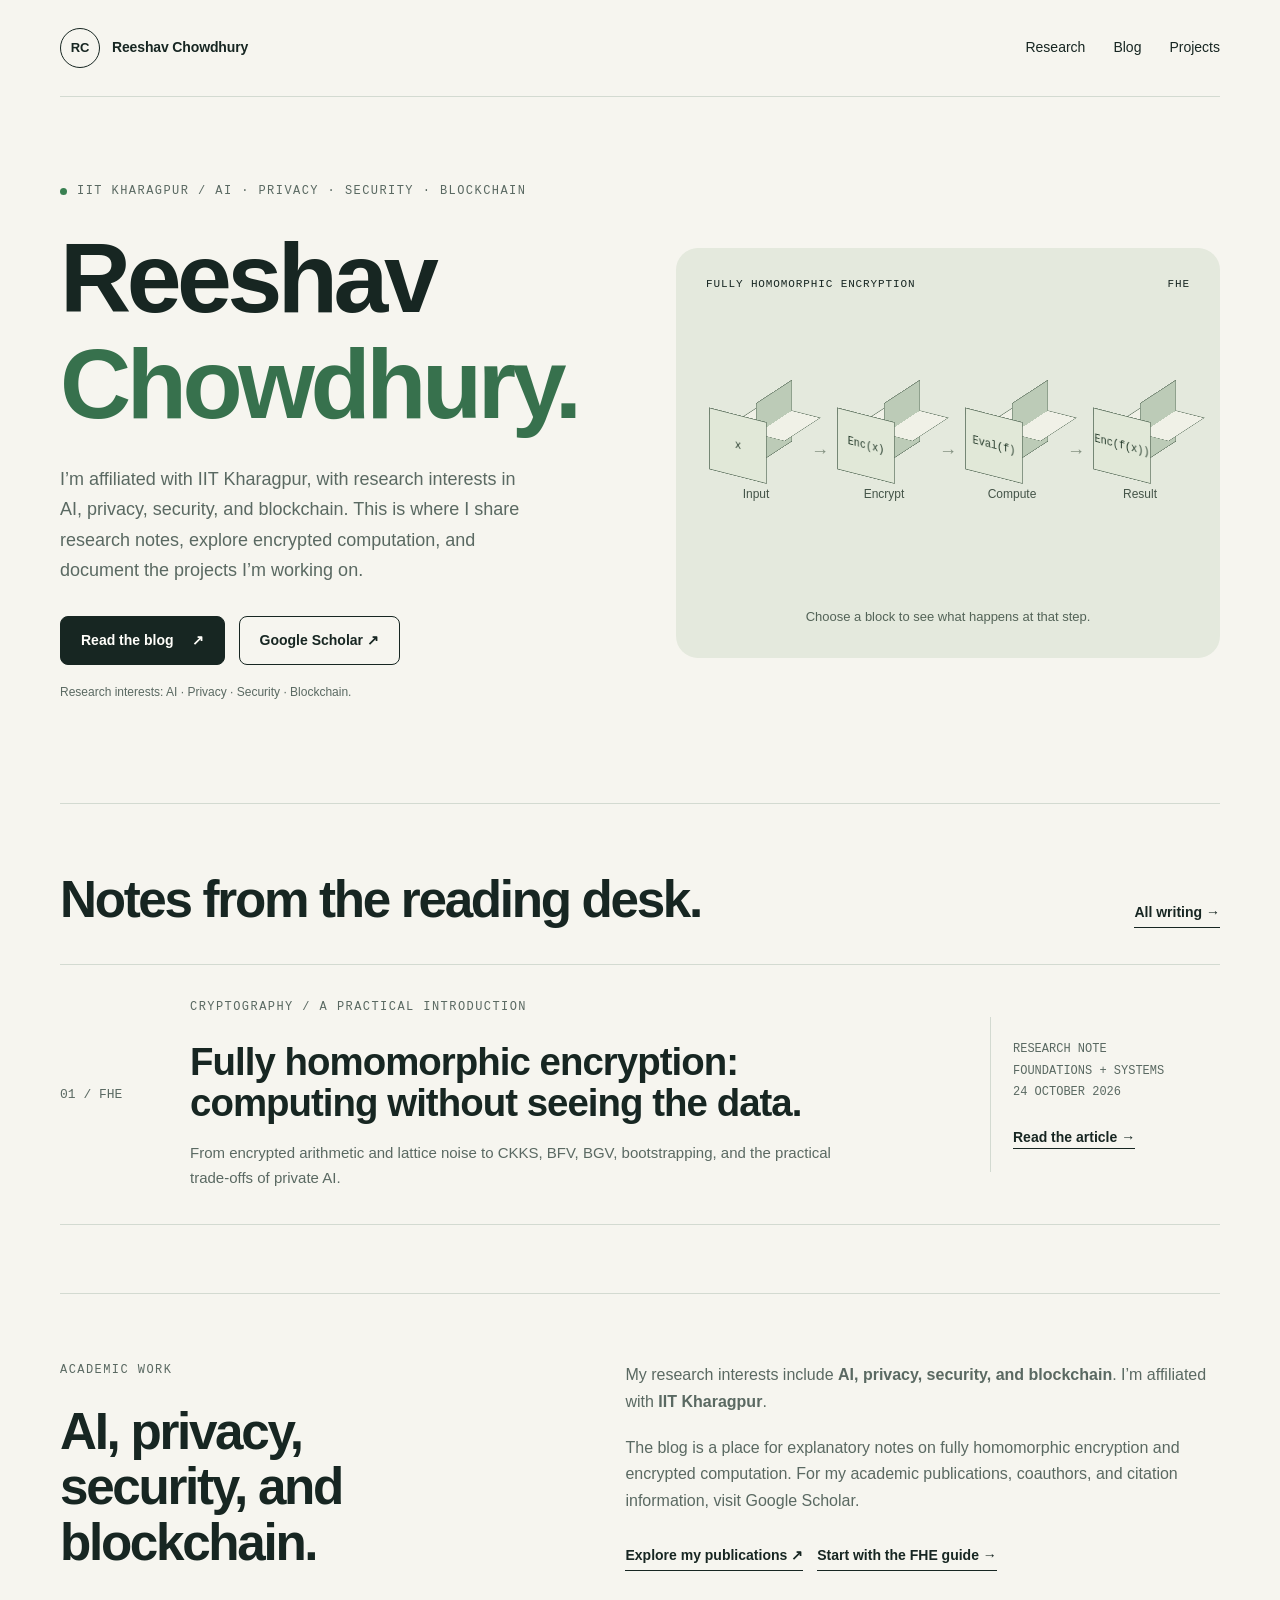
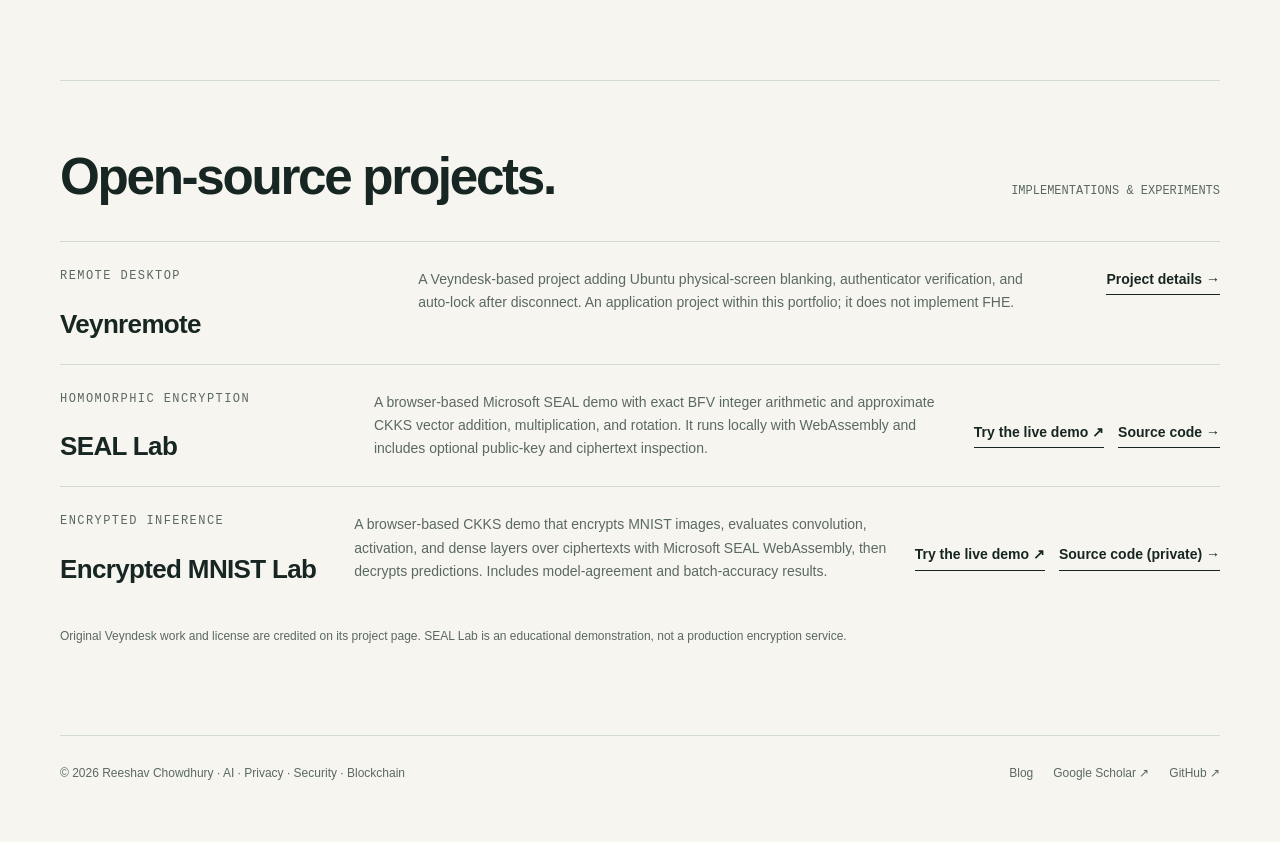
==== index.html @ 5edbb53f "Simplify FHE illustration into interactive blocks" ====
<!doctype html>
<html lang="en"><head>
<meta charset="utf-8"><meta name="viewport" content="width=device-width, initial-scale=1">
<title>Reeshav Chowdhury — AI, privacy, security &amp; blockchain</title><meta name="description" content="Reeshav Chowdhury, IIT Kharagpur. Research interests in AI, privacy, security, and blockchain, with notes on encrypted computation and differential privacy.">
<link rel="canonical" href="https://reeshavchowdhury.github.io/">
<meta property="og:type" content="website"><meta property="og:title" content="Reeshav Chowdhury — AI, privacy, security &amp; blockchain"><meta property="og:description" content="Reeshav Chowdhury, IIT Kharagpur. Research interests in AI, privacy, security, and blockchain, with notes on encrypted computation and differential privacy."><meta property="og:url" content="https://reeshavchowdhury.github.io/"><meta property="og:image" content="https://reeshavchowdhury.github.io/assets/research-card.png"><meta name="twitter:card" content="summary_large_image"><meta name="theme-color" content="#f6f5ef">
<link rel="icon" href="/assets/favicon.svg" type="image/svg+xml"><link rel="stylesheet" href="/assets/site.css"><script src="/assets/site.js" defer></script>
<script type="application/ld+json">{"@context":"https://schema.org","@type":"ProfilePage","url":"https://reeshavchowdhury.github.io/","name":"Reeshav Chowdhury \u2014 AI, privacy, security, and blockchain","mainEntity":{"@type":"Person","name":"Reeshav Chowdhury","url":"https://reeshavchowdhury.github.io/","sameAs":["https://github.com/ReeshavChowdhury","https://scholar.google.com/citations?user=WjMcQ4EAAAAJ&hl=en"],"affiliation":{"@type":"Organization","name":"Indian Institute of Technology Kharagpur"},"knowsAbout":["Artificial intelligence","Privacy","Security","Blockchain"]}}</script></head><body><a class="skip" href="#main">Skip to content</a><div class="wrap"><header class="header"><a class="brand" href="/" aria-label="Reeshav Chowdhury home"><span class="monogram">RC</span><span class="name">Reeshav Chowdhury</span></a><nav class="nav" aria-label="Main navigation"><a href="/#research">Research</a><a href="/blog/">Blog</a><a href="/#projects">Projects</a></nav></header>
<main id="main"><section class="hero" aria-labelledby="intro-title"><div><div class="eyebrow"><span class="dot"></span>IIT Kharagpur / AI · Privacy · Security · Blockchain</div><h1 id="intro-title">Reeshav<br><span class="accent">Chowdhury.</span></h1><p class="lede">I’m affiliated with IIT Kharagpur, with research interests in AI, privacy, security, and blockchain. This is where I share research notes, explore encrypted computation, and document the projects I’m working on.</p><div class="actions"><a class="button" href="/blog/">Read the blog <span aria-hidden="true">↗</span></a><a class="button secondary" href="https://scholar.google.com/citations?user=WjMcQ4EAAAAJ&amp;hl=en">Google Scholar ↗</a></div><p class="small-note">Research interests: AI · Privacy · Security · Blockchain.</p></div>
<div class="hero-art research-art"><div class="art-label"><span>Fully homomorphic encryption</span><span>FHE</span></div><div class="fhe-cube-flow" role="group" aria-label="Interactive FHE steps"><button class="fhe-cube-step" type="button" data-fhe-step="input" aria-pressed="false"><span class="cube3d"><span class="cube-face cube-top"></span><span class="cube-face cube-side"></span><span class="cube-face cube-front">x</span></span><span class="cube-label">Input</span></button><span class="fhe-arrow" aria-hidden="true">→</span><button class="fhe-cube-step" type="button" data-fhe-step="encrypt" aria-pressed="false"><span class="cube3d"><span class="cube-face cube-top"></span><span class="cube-face cube-side"></span><span class="cube-face cube-front">Enc(x)</span></span><span class="cube-label">Encrypt</span></button><span class="fhe-arrow" aria-hidden="true">→</span><button class="fhe-cube-step" type="button" data-fhe-step="compute" aria-pressed="false"><span class="cube3d"><span class="cube-face cube-top"></span><span class="cube-face cube-side"></span><span class="cube-face cube-front">Eval(f)</span></span><span class="cube-label">Compute</span></button><span class="fhe-arrow" aria-hidden="true">→</span><button class="fhe-cube-step" type="button" data-fhe-step="result" aria-pressed="false"><span class="cube3d"><span class="cube-face cube-top"></span><span class="cube-face cube-side"></span><span class="cube-face cube-front">Enc(f(x))</span></span><span class="cube-label">Result</span></button></div><p class="fhe-step-description" id="fhe-step-description" aria-live="polite">Choose a block to see what happens at that step.</p></div></section>
<section class="section" id="writing" aria-labelledby="writing-title"><div class="section-top"><h2 id="writing-title">Notes from the reading desk.</h2><a class="text-link" href="/blog/">All writing →</a></div><article class="writing-card"><span class="writing-index">01 / FHE</span><div><div class="eyebrow">Cryptography / A practical introduction</div><h3><a href="/blog/fully-homomorphic-encryption/">Fully homomorphic encryption: computing without seeing the data.</a></h3><p>From encrypted arithmetic and lattice noise to CKKS, BFV, BGV, bootstrapping, and the practical trade-offs of private AI.</p></div><div class="writing-aside"><p>RESEARCH NOTE<br>FOUNDATIONS + SYSTEMS<br>24 OCTOBER 2026</p><a class="text-link" href="/blog/fully-homomorphic-encryption/">Read the article →</a></div></article></section>
<section class="section" id="research" aria-labelledby="research-title"><div class="about-grid"><div><div class="eyebrow">Academic work</div><h2 id="research-title">AI, privacy,<br>security, and<br>blockchain.</h2></div><div><p>My research interests include <strong>AI, privacy, security, and blockchain</strong>. I’m affiliated with <strong>IIT Kharagpur</strong>.</p><p>The blog is a place for explanatory notes on fully homomorphic encryption and encrypted computation. For my academic publications, coauthors, and citation information, visit Google Scholar.</p><div class="actions"><a class="text-link" href="https://scholar.google.com/citations?user=WjMcQ4EAAAAJ&amp;hl=en">Explore my publications ↗</a><a class="text-link" href="/blog/fully-homomorphic-encryption/">Start with the FHE guide →</a></div></div></div></section>
<section class="section" id="projects" aria-labelledby="projects-title"><div class="section-top"><h2 id="projects-title">Open-source projects.</h2><span class="meta">IMPLEMENTATIONS &amp; EXPERIMENTS</span></div><article class="project-compact"><div><div class="eyebrow">Remote desktop</div><h3>Veynremote</h3></div><p>A Veyndesk-based project adding Ubuntu physical-screen blanking, authenticator verification, and auto-lock after disconnect. An application project within this portfolio; it does not implement FHE.</p><a class="text-link" href="/veynremote/">Project details →</a></article><article class="project-compact"><div><div class="eyebrow">Homomorphic encryption</div><h3>SEAL Lab</h3></div><p>A browser-based Microsoft SEAL demo with exact BFV integer arithmetic and approximate CKKS vector addition, multiplication, and rotation. It runs locally with WebAssembly and includes optional public-key and ciphertext inspection.</p><div class="actions"><a class="text-link" href="https://seal-encrypted-computing-demo.vercel.app/">Try the live demo ↗</a><a class="text-link" href="https://github.com/ReeshavChowdhury/seal-encrypted-computing-demo">Source code →</a></div></article><article class="project-compact"><div><div class="eyebrow">Encrypted inference</div><h3>Encrypted MNIST Lab</h3></div><p>A browser-based CKKS demo that encrypts MNIST images, evaluates convolution, activation, and dense layers over ciphertexts with Microsoft SEAL WebAssembly, then decrypts predictions. Includes model-agreement and batch-accuracy results.</p><div class="actions"><a class="text-link" href="https://encrypted-mnist-lab.vercel.app/">Try the live demo ↗</a><a class="text-link" href="https://github.com/ReeshavChowdhury/encrypted-mnist-lab">Source code (private) →</a></div></article><p class="small-note">Original Veyndesk work and license are credited on its project page. SEAL Lab is an educational demonstration, not a production encryption service.</p></section>
</main><footer class="footer"><p>© 2026 Reeshav Chowdhury · AI · Privacy · Security · Blockchain</p><div><a href="/blog/">Blog</a><a href="https://scholar.google.com/citations?user=WjMcQ4EAAAAJ&amp;hl=en">Google Scholar ↗</a><a href="https://github.com/ReeshavChowdhury">GitHub ↗</a></div></footer></div></body></html>
---- assets/site.css ----
:root{--paper:#f6f5ef;--ink:#172622;--muted:#5a6962;--line:#d3dad1;--green:#c8edb5;--deep:#1c4938;--white:#fffefa;--orange:#f3c188;--radius:22px}
*{box-sizing:border-box}.hero>*,.setup-grid>*,.faq-grid>*,.about-grid>*{min-width:0}html{scroll-behavior:smooth;scroll-padding-top:100px}body{margin:0;background:var(--paper);color:var(--ink);font:16px/1.65 -apple-system,BlinkMacSystemFont,"Segoe UI",sans-serif}a{color:inherit;text-decoration-thickness:1px;text-underline-offset:4px}button{font:inherit}button,a{-webkit-tap-highlight-color:transparent}a:focus-visible,button:focus-visible,summary:focus-visible{outline:3px solid #28794d;outline-offset:5px}h1,h2,h3,p{margin-top:0}h1,h2,h3{line-height:1.08;letter-spacing:-.045em}h1{font-size:clamp(3.3rem,7.7vw,6.6rem);font-weight:650;margin-bottom:26px}h2{font-size:clamp(2rem,4vw,3.25rem);font-weight:600}h3{font-size:1.35rem;letter-spacing:-.025em}p{margin-bottom:20px}.wrap{width:min(1160px,calc(100% - 64px));margin:auto}.skip{position:absolute;left:16px;top:-80px;background:var(--ink);color:white;padding:12px;z-index:10}.skip:focus{top:12px}.header{display:flex;align-items:center;justify-content:space-between;gap:24px;padding:28px 0;border-bottom:1px solid var(--line)}.brand{display:inline-flex;align-items:center;gap:12px;text-decoration:none;font-weight:650;font-size:14px;letter-spacing:-.01em}.monogram{display:grid;place-items:center;width:40px;height:40px;border:1px solid var(--ink);border-radius:50%;font-size:13px}.nav{display:flex;gap:28px;align-items:center}.nav a{font-size:14px;text-decoration:none}.nav a:hover{text-decoration:underline}.nav .external{border-bottom:1px solid var(--ink)}.eyebrow{font:12px/1.4 ui-monospace,SFMono-Regular,Consolas,monospace;text-transform:uppercase;letter-spacing:.12em;color:var(--muted);display:flex;align-items:center;gap:10px;margin-bottom:25px}.dot{display:inline-block;width:7px;height:7px;background:#398051;border-radius:50%}.hero{display:grid;grid-template-columns:1fr 1fr;gap:72px;align-items:center;padding:86px 0 80px}.hero .lede{font-size:18px;line-height:1.7;color:var(--muted);max-width:480px}.accent{color:#37714d}.actions{display:flex;align-items:center;flex-wrap:wrap;gap:14px;margin-top:30px}.button{border:1px solid var(--ink);border-radius:8px;padding:12px 20px;font-size:14px;font-weight:600;text-decoration:none;display:inline-flex;gap:18px;align-items:center;justify-content:center;background:var(--ink);color:var(--white);cursor:pointer;transition:transform .15s,background .15s}.button:hover{transform:translateY(-2px);background:var(--deep)}.button.secondary{background:transparent;color:var(--ink)}.button.secondary:hover{background:#e9eee3}.small-note{font-size:12px;color:var(--muted);margin-top:18px}.hero-art{position:relative;background:var(--green);border-radius:var(--radius);min-height:410px;padding:30px;overflow:hidden}.art-label{display:flex;justify-content:space-between;font:11px ui-monospace,monospace;letter-spacing:.08em;text-transform:uppercase}.art-circle{position:absolute;width:330px;height:330px;border:1px solid #92b886;border-radius:50%;right:-80px;top:55px}.art-circle:after{content:"";position:absolute;inset:35px;border:1px solid #a4c99a;border-radius:50%}.monitor{position:relative;width:82%;margin:46px auto 0;padding:9px;background:var(--ink);border-radius:13px;box-shadow:0 20px 40px #17262218}.monitor:before{content:"";position:absolute;bottom:-28px;left:44%;width:12%;height:29px;background:var(--ink)}.monitor:after{content:"";position:absolute;bottom:-30px;left:31%;width:38%;height:5px;background:var(--ink);border-radius:4px}.desktop{position:relative;overflow:hidden;height:185px;border-radius:5px;background:#df9d6c}.desktop:before{content:"";position:absolute;width:220px;height:220px;border-radius:50%;background:#f7d6ab;left:-42px;top:35px}.desktop:after{content:"";position:absolute;width:200px;height:200px;border-radius:50%;background:#8c9e81;right:-60px;bottom:-60px}.app-window{position:absolute;z-index:1;left:22%;top:22%;width:61%;height:60%;background:#fffefa;border-radius:5px;box-shadow:0 5px 20px #17262222}.window-bar{height:19px;border-bottom:1px solid #dce0d8;display:flex;gap:4px;padding:7px}.window-bar i{width:4px;height:4px;border-radius:50%;background:#a4b0a3}.window-content{padding:15px}.window-content .line{height:5px;width:74%;background:#dce4d6;border-radius:4px;margin-bottom:9px}.window-content .line:first-child{width:45%;background:#426a47}.art-caption{position:absolute;bottom:24px;left:30px;right:30px;display:flex;justify-content:space-between;align-items:center;font-size:12px}.tag{font:11px ui-monospace,monospace;border:1px solid #17262240;border-radius:30px;padding:5px 10px;white-space:nowrap}.section{padding:68px 0;border-top:1px solid var(--line)}.section-top{display:flex;justify-content:space-between;align-items:baseline;gap:24px;margin-bottom:36px}.section-top h2{margin:0}.section-top .meta{font:12px ui-monospace,monospace;color:var(--muted)}.project-row{display:grid;grid-template-columns:76px 1fr 1fr;gap:30px;background:var(--white);border:1px solid var(--line);padding:36px;border-radius:var(--radius)}.project-number{font:14px ui-monospace,monospace;color:var(--muted);padding-top:8px}.project-row h3{font-size:36px;margin-bottom:13px}.project-row p{color:var(--muted)}.pills{display:flex;flex-wrap:wrap;gap:7px}.pills .tag{color:var(--muted);border-color:var(--line)}.project-detail{padding-left:20px;border-left:1px solid var(--line)}.project-detail ul{padding-left:18px;color:var(--muted);font-size:14px;margin:0 0 22px}.text-link{font-size:14px;font-weight:600;text-decoration:none;border-bottom:1px solid var(--ink);padding-bottom:3px}.about-grid{display:grid;grid-template-columns:1fr 1.2fr;gap:70px}.about-grid p{color:var(--muted)}.callout{background:#e9eee3;border-left:3px solid #79a367;padding:18px 22px;font-size:14px;color:var(--muted);border-radius:0 10px 10px 0}.footer{padding:28px 0 38px;border-top:1px solid var(--line);display:flex;justify-content:space-between;gap:24px;font-size:12px;color:var(--muted)}.footer div{display:flex;flex-wrap:wrap;gap:20px}.footer a{text-decoration:none}.footer a:hover{text-decoration:underline}.project-hero{gap:50px}.project-hero h1{font-size:clamp(3rem,6.2vw,5.5rem)}.breadcrumb{font-size:13px;color:var(--muted);margin:24px 0 0}.project-hero .hero-art{min-height:430px;background:#e7ebe2}.dual-monitors{display:flex;align-items:flex-end;gap:18px;position:relative;margin-top:55px}.dual-monitors .monitor{margin:0;padding:7px;width:58%;box-shadow:none;border-radius:9px}.dual-monitors .monitor.host{width:40%;margin-bottom:0}.dual-monitors .desktop{height:140px}.dual-monitors .host .desktop{height:103px}.dual-monitors .monitor:before{bottom:-20px;height:20px}.dual-monitors .monitor:after{bottom:-23px;height:4px}.dual-monitors .host .desktop{transition:filter .25s}.dual-monitors.is-private .host .desktop{filter:brightness(0)}.monitor-labels{display:flex;justify-content:space-around;margin:40px 0 0;font-size:12px;color:var(--muted)}.demo-controls{margin-top:28px;display:flex;align-items:center;justify-content:space-between;gap:12px}.demo-controls button{border:1px solid var(--line);background:var(--white);padding:7px 12px;font-size:12px;border-radius:7px;cursor:pointer}.demo-controls .state{font:11px ui-monospace,monospace;color:var(--deep)}.demo-note{font-size:11px;color:var(--muted);margin:14px 0 0}.feature-grid{display:grid;grid-template-columns:repeat(3,1fr);gap:32px}.feature{border-top:2px solid var(--ink);padding-top:23px}.feature .index{font:12px ui-monospace,monospace;color:var(--muted);margin-bottom:24px;display:block}.feature h3{margin-bottom:14px}.feature p{font-size:14px;color:var(--muted)}.setup-grid{display:grid;grid-template-columns:1fr 1.1fr;gap:70px}.steps{list-style:none;counter-reset:steps;padding:0;margin:0}.steps li{counter-increment:steps;position:relative;padding:0 0 25px 45px;color:var(--muted);font-size:14px}.steps li:before{content:counter(steps);position:absolute;left:0;top:0;border:1px solid var(--line);border-radius:50%;width:26px;height:26px;display:grid;place-items:center;font:12px ui-monospace,monospace;color:var(--ink)}.steps strong{display:block;color:var(--ink);font-weight:600;margin-bottom:4px}.terminal{border-radius:15px;background:var(--ink);color:#e5eddf;padding:24px;overflow:hidden}.terminal-bar{display:flex;justify-content:space-between;align-items:center;font:11px ui-monospace,monospace;color:#a0b2a4;margin-bottom:22px}.copy-button{background:transparent;border:1px solid #6b7e70;color:#d3e4cf;border-radius:5px;padding:5px 9px;font:11px ui-monospace,monospace;cursor:pointer}.terminal pre{font:12px/1.9 ui-monospace,SFMono-Regular,Consolas,monospace;overflow-x:auto;margin:0;padding-bottom:6px}.terminal .comment{color:#9cb692}.link-list{margin-top:20px;display:flex;flex-wrap:wrap;gap:18px;font-size:13px}table{border-collapse:collapse;width:100%;font-size:14px}th,td{padding:15px 14px;text-align:left;border-bottom:1px solid var(--line)}th{font-weight:600;background:#e9eee3}table caption{text-align:left;color:var(--muted);font-size:13px;margin-bottom:18px}.table-wrap{overflow-x:auto}.faq-grid{display:grid;grid-template-columns:1fr 1.3fr;gap:60px}details{padding:21px 0;border-bottom:1px solid var(--line)}details:first-child{padding-top:0}summary{cursor:pointer;font-size:16px;font-weight:600;line-height:1.5}details p{color:var(--muted);font-size:14px;margin:16px 0 0}.cta{background:var(--green);padding:42px;border-radius:var(--radius);display:flex;justify-content:space-between;align-items:center;gap:30px}.cta h2{font-size:34px;margin-bottom:12px}.cta p{margin:0;max-width:580px;color:#3f5840}.cta .actions{margin:0;flex-shrink:0}.prose{max-width:760px}.prose p{color:var(--muted)}
@media(min-width:1440px){.hero{padding-top:105px;padding-bottom:95px}}
@media(max-width:900px){.hero{gap:32px;padding:60px 0}.hero-art{min-height:350px;padding:24px}.desktop{height:150px}.art-caption{left:24px;right:24px}.project-row{grid-template-columns:40px 1fr;gap:20px}.project-detail{grid-column:2;padding:0;border:0}.feature-grid{gap:22px}.setup-grid,.faq-grid{gap:35px}.dual-monitors{gap:12px}.dual-monitors .desktop{height:110px}.dual-monitors .host .desktop{height:80px}.project-hero .hero-art{min-height:400px}.cta{align-items:flex-start;flex-direction:column}}
@media(max-width:640px){.wrap{width:calc(100% - 36px)}.header{padding:19px 0;gap:15px}.brand{font-size:12px;gap:8px}.brand .name{display:none}.nav{gap:19px}.nav a{font-size:12px}.monogram{width:34px;height:34px}.hero{grid-template-columns:1fr;gap:35px;padding:45px 0}.hero h1{font-size:clamp(44px,12vw,58px)}.hero .lede{font-size:16px;max-width:none}.hero-art{min-height:335px}.monitor{max-width:310px}.desktop{height:155px}.section{padding:45px 0}.section-top{margin-bottom:24px}.section-top .meta{font-size:10px}.project-row{grid-template-columns:25px 1fr;padding:24px 20px;gap:12px}.project-row h3{font-size:30px}.project-detail{margin-top:4px}.about-grid,.setup-grid,.faq-grid{grid-template-columns:1fr;gap:25px}.feature-grid{grid-template-columns:1fr;gap:22px}.feature .index{margin-bottom:12px}.feature{padding-top:17px}.feature h3{font-size:25px}.feature p{margin-bottom:0}.footer{flex-direction:column;gap:13px;padding-top:24px}.footer p{margin:0}.project-hero h1{font-size:clamp(44px,12vw,53px)}.project-hero .hero-art{min-height:365px}.dual-monitors{margin-top:40px}.dual-monitors .monitor{max-width:none}.dual-monitors .desktop{height:130px}.dual-monitors .host .desktop{height:90px}.monitor-labels{margin-top:36px}.demo-controls{margin-top:20px}.cta{padding:28px 24px}.cta h2{font-size:29px}.terminal{padding:20px}.table-wrap{margin-right:-10px}th,td{padding:12px;font-size:12px}table{min-width:480px}.breadcrumb{font-size:12px}.section-top h2{font-size:30px}}
@media(prefers-reduced-motion:reduce){html{scroll-behavior:auto}*,*:before,*:after{transition:none!important}}
/* Research and writing */
.research-art{background:#e4e9dd;display:flex;flex-direction:column;justify-content:space-between;min-height:410px}.research-motif{position:relative;margin:27px 0 18px;padding:30px 22px;background:#172622;color:#e5eddf;border-radius:16px}.research-motif .math-label{font:11px ui-monospace,monospace;color:#9fbaa7;letter-spacing:.07em;text-transform:uppercase}.research-motif .math-main{font:clamp(24px,3vw,37px)/1.8 ui-monospace,monospace;letter-spacing:-.04em;margin:20px 0}.research-motif .math-result{border-top:1px solid #45594b;padding-top:18px;font:13px ui-monospace,monospace;color:#c8edb5}.research-art>p{font-size:13px;color:var(--muted);margin:0}.research-art .mini-tags{display:flex;flex-wrap:wrap;gap:8px}.writing-card{display:grid;grid-template-columns:100px 1fr 230px;gap:30px;align-items:center;padding:34px 0;border-top:1px solid var(--line);border-bottom:1px solid var(--line)}.writing-card .writing-index{font:13px ui-monospace,monospace;color:var(--muted)}.writing-card h3{font-size:clamp(27px,3vw,39px);max-width:680px;margin-bottom:17px}.writing-card h3 a{text-decoration:none}.writing-card h3 a:hover{text-decoration:underline}.writing-card p{font-size:15px;color:var(--muted);max-width:650px;margin:0}.writing-card .writing-aside{border-left:1px solid var(--line);padding:22px}.writing-card .writing-aside p{font:12px/1.8 ui-monospace,monospace;margin-bottom:20px}.project-compact{display:grid;grid-template-columns:1fr 2fr auto;gap:28px;padding:26px 0;border-top:1px solid var(--line);align-items:start}.project-compact h3{font-size:26px;margin:0}.project-compact p{font-size:14px;max-width:620px;color:var(--muted);margin:0}.page-intro{padding:65px 0 48px;max-width:960px}.page-intro h1{font-size:clamp(48px,7vw,82px)}.page-intro .lede{font-size:19px;color:var(--muted);max-width:740px}.blog-meta{display:flex;flex-wrap:wrap;gap:12px 24px;font:12px/1.7 ui-monospace,monospace;color:var(--muted);margin-top:28px}.article-header{padding:62px 0 45px;max-width:1020px}.article-header h1{font-size:clamp(39px,5.5vw,72px);max-width:970px}.article-header .lede{font-size:20px;line-height:1.65;color:var(--muted);max-width:780px}.article-layout{display:grid;grid-template-columns:220px minmax(0,760px);gap:64px;align-items:start;border-top:1px solid var(--line);padding:40px 0 70px}.article-layout>aside{position:sticky;top:25px}.article-toc{position:static;border:1px solid var(--line);padding:17px;border-radius:12px;background:#eeefe6;font-family:inherit}.article-toc:first-child{padding-top:17px}.article-toc summary{font-size:13px}.article-toc nav{display:flex;flex-direction:column;gap:10px;margin-top:18px}.article-toc a{font-size:12px;line-height:1.45;text-decoration:none;color:var(--muted)}.article-toc a:hover{color:var(--ink);text-decoration:underline}.article-body{font:19px/1.85 Georgia,"Times New Roman",serif;min-width:0}.article-body h2{font:600 32px/1.2 -apple-system,BlinkMacSystemFont,"Segoe UI",sans-serif;letter-spacing:-.035em;margin:50px 0 23px}.article-body section:first-child h2{margin-top:0}.article-body h3{font:600 22px/1.35 -apple-system,BlinkMacSystemFont,"Segoe UI",sans-serif;letter-spacing:-.02em;margin:30px 0 16px}.article-body p{margin:0 0 22px}.article-body ul,.article-body ol{padding-left:25px;margin:0 0 24px}.article-body li{padding-left:3px;margin-bottom:12px}.article-body code{font:14px/1.8 ui-monospace,SFMono-Regular,Consolas,monospace;background:#e8ece0;padding:2px 5px;border-radius:4px;overflow-wrap:anywhere}.article-body .equation{padding:20px 22px;background:#e9eee3;border:1px solid var(--line);border-radius:12px;overflow-x:auto;font:16px/1.8 ui-monospace,monospace;margin:26px 0;white-space:nowrap}.article-body .equation .equation-caption{font:12px/1.6 -apple-system,BlinkMacSystemFont,"Segoe UI",sans-serif;color:var(--muted);white-space:normal;margin-top:12px;max-width:640px}.article-body .source-note{font:12px/1.7 -apple-system,BlinkMacSystemFont,"Segoe UI",sans-serif;color:var(--muted);margin-top:-5px}.article-body .source-note a{color:var(--muted)}.article-body .table-wrap{margin:28px 0}.article-body table{font:13px/1.7 -apple-system,BlinkMacSystemFont,"Segoe UI",sans-serif;min-width:570px}.article-body .callout{font:14px/1.8 -apple-system,BlinkMacSystemFont,"Segoe UI",sans-serif;margin:26px 0}.article-flow{display:grid;grid-template-columns:1fr 1fr 1fr;gap:12px;margin:28px 0}.article-flow>div{background:#e9eee3;border:1px solid var(--line);border-radius:12px;padding:18px;font:13px/1.6 -apple-system,BlinkMacSystemFont,"Segoe UI",sans-serif}.article-flow strong{display:block;color:var(--deep);font-size:14px;margin:0 0 8px}.article-flow .step-number{font:11px ui-monospace,monospace;color:var(--muted);display:block;margin-bottom:12px}.fhe-demo{padding:26px;background:var(--ink);border-radius:16px;color:var(--white);margin:30px 0;font:15px/1.7 -apple-system,BlinkMacSystemFont,"Segoe UI",sans-serif}.fhe-demo .eyebrow{color:#b3c5b4;margin-bottom:15px}.demo-inputs{display:grid;grid-template-columns:1fr 1fr;gap:24px}.demo-inputs label{display:block;font-size:14px}.demo-inputs input{display:block;width:100%;accent-color:#c8edb5;margin:15px 0}.demo-inputs output{color:var(--green);font-family:ui-monospace,monospace}.calc-result{border-top:1px solid #506453;margin-top:20px;padding-top:20px;font:26px/1.5 ui-monospace,monospace;color:var(--green)}.fhe-demo .demo-note{color:#c2cebf;font-size:12px;line-height:1.8;margin-top:18px}.references-list{font:14px/1.8 -apple-system,BlinkMacSystemFont,"Segoe UI",sans-serif}.references-list li{margin-bottom:16px}.article-end{font:14px/1.8 -apple-system,BlinkMacSystemFont,"Segoe UI",sans-serif;padding:25px 0;border-top:1px solid var(--line);color:var(--muted);margin-top:35px}.article-body pre{padding:20px;background:#172622;border-radius:12px;color:#e5eddf;overflow-x:auto;font:12px/1.9 ui-monospace,monospace}.article-body pre code{background:transparent;color:inherit;padding:0;overflow-wrap:normal;font:inherit}.topic-grid{display:flex;gap:10px;flex-wrap:wrap;margin-top:25px}.research-label{font-size:13px;color:var(--muted);margin-top:12px}.article-body figure{margin:0}.article-body figcaption{font:12px/1.6 -apple-system,BlinkMacSystemFont,"Segoe UI",sans-serif;color:var(--muted)}
@media(max-width:1000px){.writing-card{grid-template-columns:60px 1fr}.writing-card .writing-aside{grid-column:2;border:0;padding:0}.writing-card .writing-aside p{display:none}.article-layout{grid-template-columns:190px minmax(0,1fr);gap:30px}.project-compact{grid-template-columns:1fr 2fr}.project-compact .text-link{grid-column:2}}
@media(max-width:760px){.article-layout{grid-template-columns:1fr;gap:32px;padding-top:25px}.article-layout>aside{position:static}.article-toc{position:static}.article-toc nav{display:grid;grid-template-columns:1fr 1fr;gap:12px}.article-body{font-size:18px}.article-body h2{font-size:28px}.article-header{padding-top:45px}.article-header .lede{font-size:18px}.article-flow{gap:8px}.article-flow>div{padding:14px}.page-intro{padding:45px 0 30px}.writing-card{gap:20px}.project-compact{gap:15px}.research-art{min-height:340px}}
@media(max-width:480px){.writing-card{grid-template-columns:1fr;gap:18px}.writing-card .writing-aside{grid-column:auto}.writing-card h3{font-size:30px}.project-compact{grid-template-columns:1fr;gap:14px}.project-compact .text-link{grid-column:auto;justify-self:start}.article-header h1{font-size:40px}.article-layout{padding-bottom:40px}.article-toc nav{grid-template-columns:1fr}.article-body .equation{font-size:13px;padding:16px}.article-flow{grid-template-columns:1fr}.article-flow>div{padding:17px}.article-flow .step-number{margin-bottom:5px}.fhe-demo{padding:20px}.demo-inputs{gap:16px}.calc-result{font-size:22px}.article-body ul,.article-body ol{padding-left:21px}.research-motif{padding:25px 18px}.research-motif .math-main{font-size:25px}.page-intro .lede{font-size:17px}}

/* Simple 3D blocks for the FHE flow. */
.fhe-cube-flow{display:flex;align-items:center;justify-content:space-between;gap:5px;margin:44px 0 36px}
.fhe-cube-step{display:flex;min-width:0;flex:1;flex-direction:column;align-items:center;gap:17px;border:0;padding:8px 0;background:transparent;color:var(--ink);cursor:pointer;font:inherit}
.cube3d{position:relative;display:block;width:68px;height:68px;transform-style:preserve-3d;transform:rotateX(-24deg) rotateY(-32deg);transition:transform .2s ease}
.cube-face{position:absolute;display:grid;place-items:center;border:1px solid #617562;background:#e1e8d8}
.cube-front{inset:0;transform:translateZ(34px);font:12px ui-monospace,monospace;color:#263c2c}
.cube-side{width:68px;height:68px;left:34px;top:0;transform:rotateY(90deg);transform-origin:left;background:#bccbb7}
.cube-top{width:68px;height:68px;left:0;top:-34px;transform:rotateX(90deg);transform-origin:bottom;background:#f0f1e7}
.fhe-cube-step:hover .cube3d,.fhe-cube-step:focus-visible .cube3d,.fhe-cube-step.is-selected .cube3d{transform:rotateX(-24deg) rotateY(-32deg) translateY(-7px)}
.fhe-cube-step.is-selected .cube-front{background:#c8edb5}
.fhe-cube-step:focus-visible{outline:2px solid #54785a;outline-offset:6px;border-radius:6px}
.cube-label{font-size:12px;color:#445448}
.fhe-arrow{color:#839080;font-size:18px}
.research-art .fhe-step-description{min-height:22px;margin:0;text-align:center;color:#536357;font-size:13px}
@media(max-width:560px){.fhe-cube-flow{gap:2px;margin:38px -8px 30px}.cube3d{width:52px;height:52px}.cube-front{transform:translateZ(26px);font-size:9px}.cube-side{width:52px;height:52px;left:26px}.cube-top{width:52px;height:52px;top:-26px}.fhe-arrow{font-size:13px}.cube-label{font-size:10px}}
@media(prefers-reduced-motion:reduce){.cube3d{transition:none}}
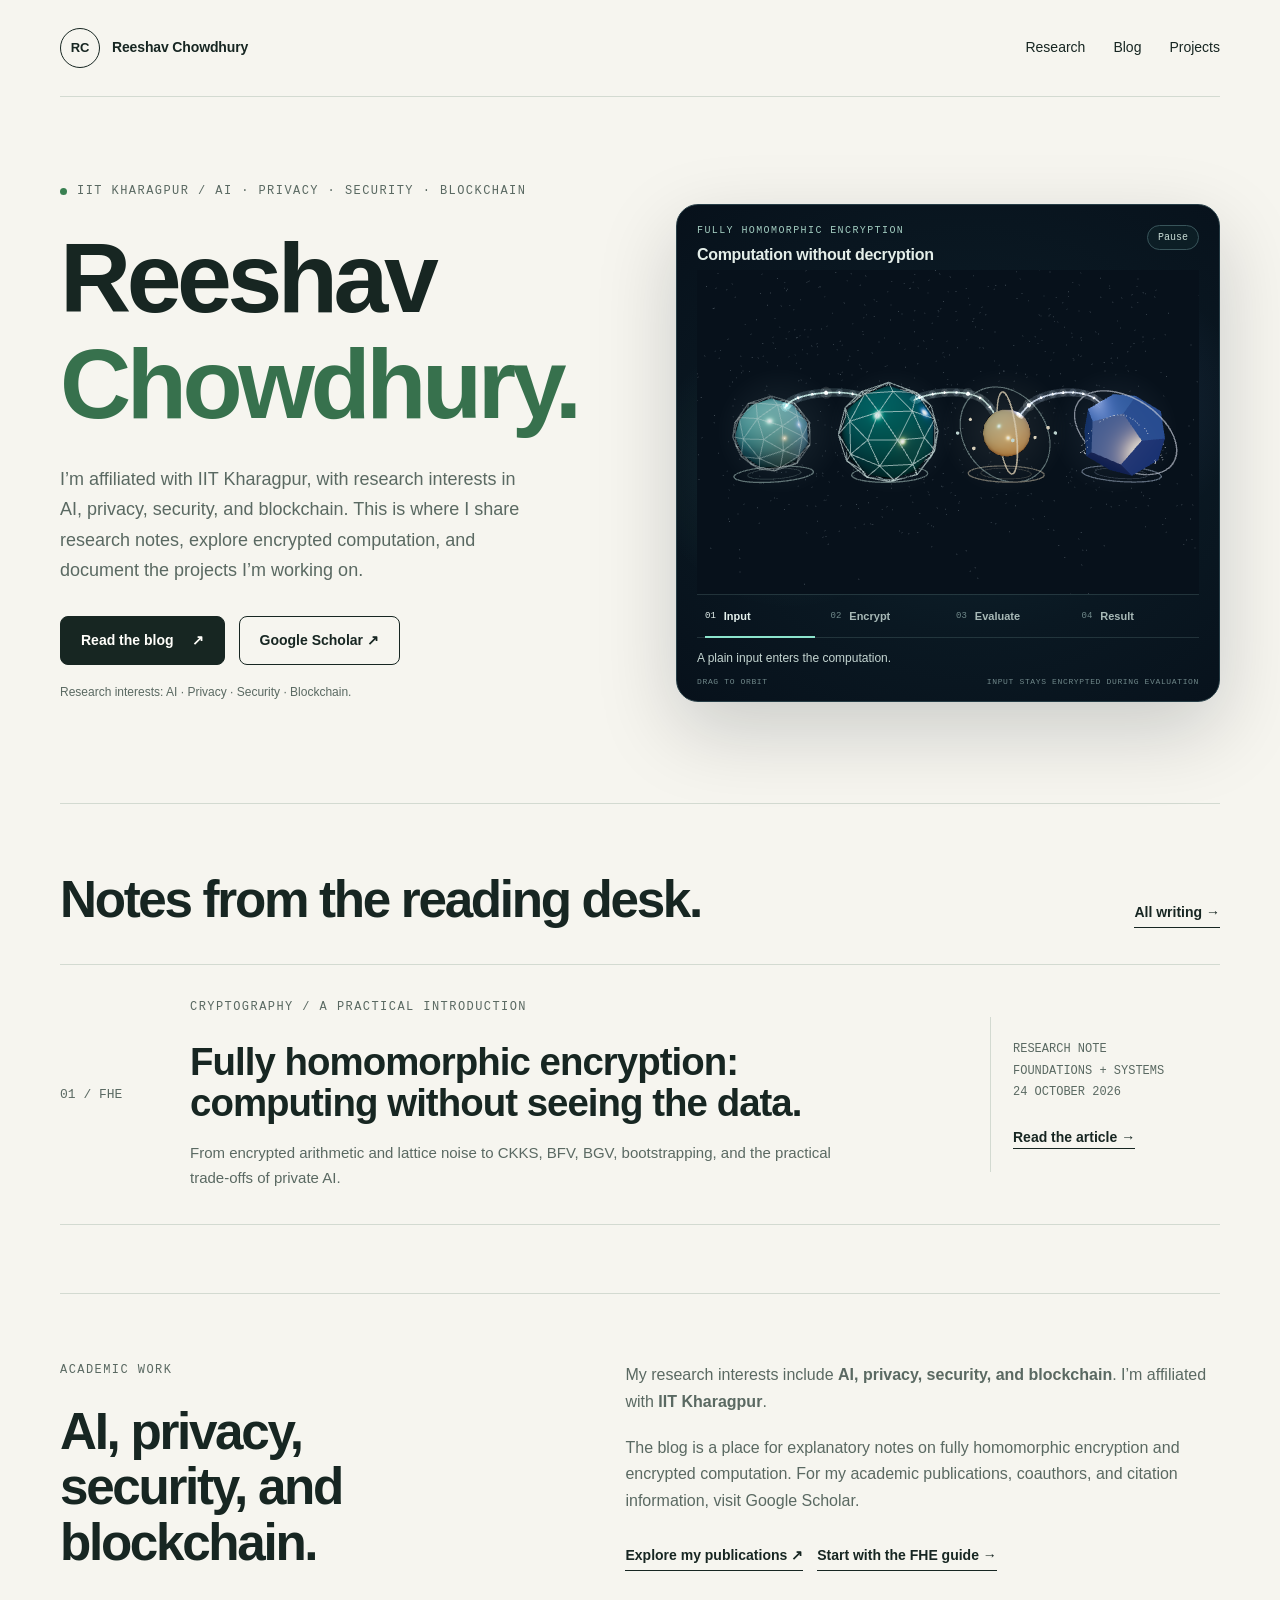
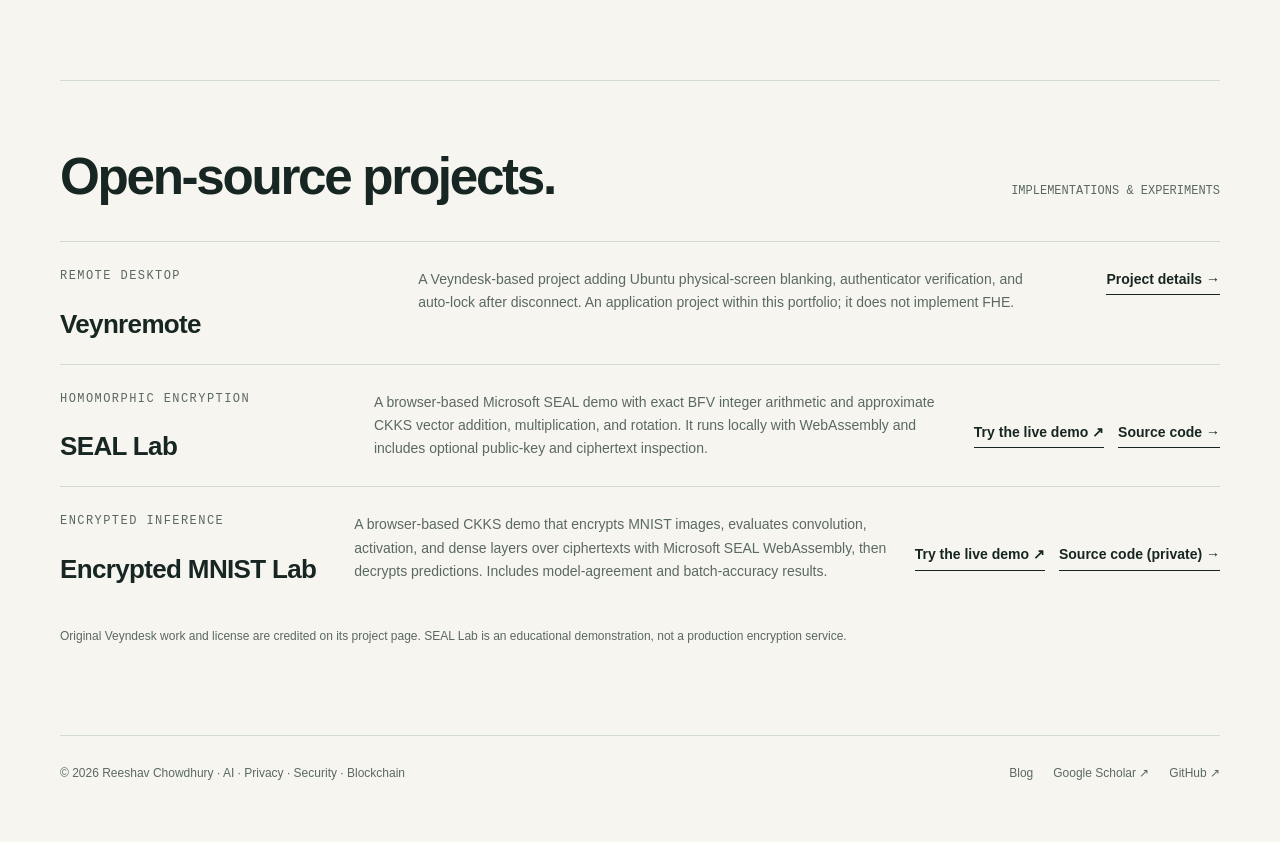
==== commit a3d2a55b: "Replace FHE blocks with animated 3D scene" ====
--- a/index.html
+++ b/index.html
@@ -4,10 +4,10 @@
 <title>Reeshav Chowdhury — AI, privacy, security &amp; blockchain</title><meta name="description" content="Reeshav Chowdhury, IIT Kharagpur. Research interests in AI, privacy, security, and blockchain, with notes on encrypted computation and differential privacy.">
 <link rel="canonical" href="https://reeshavchowdhury.github.io/">
 <meta property="og:type" content="website"><meta property="og:title" content="Reeshav Chowdhury — AI, privacy, security &amp; blockchain"><meta property="og:description" content="Reeshav Chowdhury, IIT Kharagpur. Research interests in AI, privacy, security, and blockchain, with notes on encrypted computation and differential privacy."><meta property="og:url" content="https://reeshavchowdhury.github.io/"><meta property="og:image" content="https://reeshavchowdhury.github.io/assets/research-card.png"><meta name="twitter:card" content="summary_large_image"><meta name="theme-color" content="#f6f5ef">
-<link rel="icon" href="/assets/favicon.svg" type="image/svg+xml"><link rel="stylesheet" href="/assets/site.css"><script src="/assets/site.js" defer></script>
+<link rel="icon" href="/assets/favicon.svg" type="image/svg+xml"><link rel="stylesheet" href="/assets/site.css"><script type="importmap">{"imports":{"three":"/assets/vendor/three-r180/three.module.min.js"}}</script><script src="/assets/site.js" defer></script><script type="module" src="/assets/fhe-scene.js"></script>
 <script type="application/ld+json">{"@context":"https://schema.org","@type":"ProfilePage","url":"https://reeshavchowdhury.github.io/","name":"Reeshav Chowdhury \u2014 AI, privacy, security, and blockchain","mainEntity":{"@type":"Person","name":"Reeshav Chowdhury","url":"https://reeshavchowdhury.github.io/","sameAs":["https://github.com/ReeshavChowdhury","https://scholar.google.com/citations?user=WjMcQ4EAAAAJ&hl=en"],"affiliation":{"@type":"Organization","name":"Indian Institute of Technology Kharagpur"},"knowsAbout":["Artificial intelligence","Privacy","Security","Blockchain"]}}</script></head><body><a class="skip" href="#main">Skip to content</a><div class="wrap"><header class="header"><a class="brand" href="/" aria-label="Reeshav Chowdhury home"><span class="monogram">RC</span><span class="name">Reeshav Chowdhury</span></a><nav class="nav" aria-label="Main navigation"><a href="/#research">Research</a><a href="/blog/">Blog</a><a href="/#projects">Projects</a></nav></header>
 <main id="main"><section class="hero" aria-labelledby="intro-title"><div><div class="eyebrow"><span class="dot"></span>IIT Kharagpur / AI · Privacy · Security · Blockchain</div><h1 id="intro-title">Reeshav<br><span class="accent">Chowdhury.</span></h1><p class="lede">I’m affiliated with IIT Kharagpur, with research interests in AI, privacy, security, and blockchain. This is where I share research notes, explore encrypted computation, and document the projects I’m working on.</p><div class="actions"><a class="button" href="/blog/">Read the blog <span aria-hidden="true">↗</span></a><a class="button secondary" href="https://scholar.google.com/citations?user=WjMcQ4EAAAAJ&amp;hl=en">Google Scholar ↗</a></div><p class="small-note">Research interests: AI · Privacy · Security · Blockchain.</p></div>
-<div class="hero-art research-art"><div class="art-label"><span>Fully homomorphic encryption</span><span>FHE</span></div><div class="fhe-cube-flow" role="group" aria-label="Interactive FHE steps"><button class="fhe-cube-step" type="button" data-fhe-step="input" aria-pressed="false"><span class="cube3d"><span class="cube-face cube-top"></span><span class="cube-face cube-side"></span><span class="cube-face cube-front">x</span></span><span class="cube-label">Input</span></button><span class="fhe-arrow" aria-hidden="true">→</span><button class="fhe-cube-step" type="button" data-fhe-step="encrypt" aria-pressed="false"><span class="cube3d"><span class="cube-face cube-top"></span><span class="cube-face cube-side"></span><span class="cube-face cube-front">Enc(x)</span></span><span class="cube-label">Encrypt</span></button><span class="fhe-arrow" aria-hidden="true">→</span><button class="fhe-cube-step" type="button" data-fhe-step="compute" aria-pressed="false"><span class="cube3d"><span class="cube-face cube-top"></span><span class="cube-face cube-side"></span><span class="cube-face cube-front">Eval(f)</span></span><span class="cube-label">Compute</span></button><span class="fhe-arrow" aria-hidden="true">→</span><button class="fhe-cube-step" type="button" data-fhe-step="result" aria-pressed="false"><span class="cube3d"><span class="cube-face cube-top"></span><span class="cube-face cube-side"></span><span class="cube-face cube-front">Enc(f(x))</span></span><span class="cube-label">Result</span></button></div><p class="fhe-step-description" id="fhe-step-description" aria-live="polite">Choose a block to see what happens at that step.</p></div></section>
+<div class="hero-art fhe-visual"><div class="fhe-visual-top"><div><span class="fhe-kicker">FULLY HOMOMORPHIC ENCRYPTION</span><span class="fhe-subtitle">Computation without decryption</span></div><button class="fhe-motion-button" id="fhe-motion-toggle" type="button" aria-pressed="true">Pause</button></div><div class="fhe-canvas-wrap"><canvas id="fhe-canvas" aria-label="Animated 3D visualization of an input being encrypted, evaluated while encrypted, and returned as an encrypted result."></canvas><p class="fhe-fallback" id="fhe-fallback">x → Enc(x) → Eval(f) → Enc(f(x))</p></div><div class="fhe-stage-list" role="group" aria-label="Explore FHE steps"><button type="button" data-fhe-step="0" aria-pressed="true" class="is-active"><span>01</span><b>Input</b></button><button type="button" data-fhe-step="1" aria-pressed="false"><span>02</span><b>Encrypt</b></button><button type="button" data-fhe-step="2" aria-pressed="false"><span>03</span><b>Evaluate</b></button><button type="button" data-fhe-step="3" aria-pressed="false"><span>04</span><b>Result</b></button></div><p class="fhe-stage-caption" id="fhe-stage-caption" aria-live="polite">A plain input enters the computation.</p><div class="fhe-visual-bottom"><span>DRAG TO ORBIT</span><span>INPUT STAYS ENCRYPTED DURING EVALUATION</span></div></div></section>
 <section class="section" id="writing" aria-labelledby="writing-title"><div class="section-top"><h2 id="writing-title">Notes from the reading desk.</h2><a class="text-link" href="/blog/">All writing →</a></div><article class="writing-card"><span class="writing-index">01 / FHE</span><div><div class="eyebrow">Cryptography / A practical introduction</div><h3><a href="/blog/fully-homomorphic-encryption/">Fully homomorphic encryption: computing without seeing the data.</a></h3><p>From encrypted arithmetic and lattice noise to CKKS, BFV, BGV, bootstrapping, and the practical trade-offs of private AI.</p></div><div class="writing-aside"><p>RESEARCH NOTE<br>FOUNDATIONS + SYSTEMS<br>24 OCTOBER 2026</p><a class="text-link" href="/blog/fully-homomorphic-encryption/">Read the article →</a></div></article></section>
 <section class="section" id="research" aria-labelledby="research-title"><div class="about-grid"><div><div class="eyebrow">Academic work</div><h2 id="research-title">AI, privacy,<br>security, and<br>blockchain.</h2></div><div><p>My research interests include <strong>AI, privacy, security, and blockchain</strong>. I’m affiliated with <strong>IIT Kharagpur</strong>.</p><p>The blog is a place for explanatory notes on fully homomorphic encryption and encrypted computation. For my academic publications, coauthors, and citation information, visit Google Scholar.</p><div class="actions"><a class="text-link" href="https://scholar.google.com/citations?user=WjMcQ4EAAAAJ&amp;hl=en">Explore my publications ↗</a><a class="text-link" href="/blog/fully-homomorphic-encryption/">Start with the FHE guide →</a></div></div></div></section>
 <section class="section" id="projects" aria-labelledby="projects-title"><div class="section-top"><h2 id="projects-title">Open-source projects.</h2><span class="meta">IMPLEMENTATIONS &amp; EXPERIMENTS</span></div><article class="project-compact"><div><div class="eyebrow">Remote desktop</div><h3>Veynremote</h3></div><p>A Veyndesk-based project adding Ubuntu physical-screen blanking, authenticator verification, and auto-lock after disconnect. An application project within this portfolio; it does not implement FHE.</p><a class="text-link" href="/veynremote/">Project details →</a></article><article class="project-compact"><div><div class="eyebrow">Homomorphic encryption</div><h3>SEAL Lab</h3></div><p>A browser-based Microsoft SEAL demo with exact BFV integer arithmetic and approximate CKKS vector addition, multiplication, and rotation. It runs locally with WebAssembly and includes optional public-key and ciphertext inspection.</p><div class="actions"><a class="text-link" href="https://seal-encrypted-computing-demo.vercel.app/">Try the live demo ↗</a><a class="text-link" href="https://github.com/ReeshavChowdhury/seal-encrypted-computing-demo">Source code →</a></div></article><article class="project-compact"><div><div class="eyebrow">Encrypted inference</div><h3>Encrypted MNIST Lab</h3></div><p>A browser-based CKKS demo that encrypts MNIST images, evaluates convolution, activation, and dense layers over ciphertexts with Microsoft SEAL WebAssembly, then decrypts predictions. Includes model-agreement and batch-accuracy results.</p><div class="actions"><a class="text-link" href="https://encrypted-mnist-lab.vercel.app/">Try the live demo ↗</a><a class="text-link" href="https://github.com/ReeshavChowdhury/encrypted-mnist-lab">Source code (private) →</a></div></article><p class="small-note">Original Veyndesk work and license are credited on its project page. SEAL Lab is an educational demonstration, not a production encryption service.</p></section>
--- a/assets/site.css
+++ b/assets/site.css
@@ -10,19 +10,30 @@
 @media(max-width:760px){.article-layout{grid-template-columns:1fr;gap:32px;padding-top:25px}.article-layout>aside{position:static}.article-toc{position:static}.article-toc nav{display:grid;grid-template-columns:1fr 1fr;gap:12px}.article-body{font-size:18px}.article-body h2{font-size:28px}.article-header{padding-top:45px}.article-header .lede{font-size:18px}.article-flow{gap:8px}.article-flow>div{padding:14px}.page-intro{padding:45px 0 30px}.writing-card{gap:20px}.project-compact{gap:15px}.research-art{min-height:340px}}
 @media(max-width:480px){.writing-card{grid-template-columns:1fr;gap:18px}.writing-card .writing-aside{grid-column:auto}.writing-card h3{font-size:30px}.project-compact{grid-template-columns:1fr;gap:14px}.project-compact .text-link{grid-column:auto;justify-self:start}.article-header h1{font-size:40px}.article-layout{padding-bottom:40px}.article-toc nav{grid-template-columns:1fr}.article-body .equation{font-size:13px;padding:16px}.article-flow{grid-template-columns:1fr}.article-flow>div{padding:17px}.article-flow .step-number{margin-bottom:5px}.fhe-demo{padding:20px}.demo-inputs{gap:16px}.calc-result{font-size:22px}.article-body ul,.article-body ol{padding-left:21px}.research-motif{padding:25px 18px}.research-motif .math-main{font-size:25px}.page-intro .lede{font-size:17px}}
 
-/* Simple 3D blocks for the FHE flow. */
-.fhe-cube-flow{display:flex;align-items:center;justify-content:space-between;gap:5px;margin:44px 0 36px}
-.fhe-cube-step{display:flex;min-width:0;flex:1;flex-direction:column;align-items:center;gap:17px;border:0;padding:8px 0;background:transparent;color:var(--ink);cursor:pointer;font:inherit}
-.cube3d{position:relative;display:block;width:68px;height:68px;transform-style:preserve-3d;transform:rotateX(-24deg) rotateY(-32deg);transition:transform .2s ease}
-.cube-face{position:absolute;display:grid;place-items:center;border:1px solid #617562;background:#e1e8d8}
-.cube-front{inset:0;transform:translateZ(34px);font:12px ui-monospace,monospace;color:#263c2c}
-.cube-side{width:68px;height:68px;left:34px;top:0;transform:rotateY(90deg);transform-origin:left;background:#bccbb7}
-.cube-top{width:68px;height:68px;left:0;top:-34px;transform:rotateX(90deg);transform-origin:bottom;background:#f0f1e7}
-.fhe-cube-step:hover .cube3d,.fhe-cube-step:focus-visible .cube3d,.fhe-cube-step.is-selected .cube3d{transform:rotateX(-24deg) rotateY(-32deg) translateY(-7px)}
-.fhe-cube-step.is-selected .cube-front{background:#c8edb5}
-.fhe-cube-step:focus-visible{outline:2px solid #54785a;outline-offset:6px;border-radius:6px}
-.cube-label{font-size:12px;color:#445448}
-.fhe-arrow{color:#839080;font-size:18px}
-.research-art .fhe-step-description{min-height:22px;margin:0;text-align:center;color:#536357;font-size:13px}
-@media(max-width:560px){.fhe-cube-flow{gap:2px;margin:38px -8px 30px}.cube3d{width:52px;height:52px}.cube-front{transform:translateZ(26px);font-size:9px}.cube-side{width:52px;height:52px;left:26px}.cube-top{width:52px;height:52px;top:-26px}.fhe-arrow{font-size:13px}.cube-label{font-size:10px}}
-@media(prefers-reduced-motion:reduce){.cube3d{transition:none}}
+/* Cinematic WebGL scene that explains the FHE pipeline. */
+.fhe-visual{position:relative;display:flex;flex-direction:column;justify-content:flex-start;gap:0;min-height:0;padding:20px 20px 15px;overflow:hidden;border:1px solid #263d46;background:radial-gradient(ellipse at 54% 50%,#102731 0%,#0a1822 52%,#07111b 100%);color:#e6f2ee;box-shadow:0 28px 80px rgba(7,17,27,.18)}
+.fhe-visual:before{content:"";position:absolute;inset:0;background:radial-gradient(circle at 21% 53%,rgba(109,218,192,.12),transparent 28%),radial-gradient(circle at 80% 40%,rgba(126,157,240,.12),transparent 25%);pointer-events:none}
+.fhe-visual>*{position:relative;z-index:1}
+.fhe-visual-top{display:flex;align-items:flex-start;justify-content:space-between;gap:14px}
+.fhe-kicker{display:block;color:#a1cbbf;font:10px ui-monospace,monospace;letter-spacing:.14em}
+.fhe-subtitle{display:block;margin-top:6px;color:#e4eee9;font-size:16px;font-weight:550;letter-spacing:-.02em}
+.fhe-motion-button{border:1px solid #38545a;border-radius:999px;padding:6px 10px;background:rgba(15,34,41,.72);color:#c9ddd6;font:10px ui-monospace,monospace;cursor:pointer}
+.fhe-motion-button:hover,.fhe-motion-button:focus-visible{border-color:#8ce4cd;color:#fff}
+.fhe-canvas-wrap{position:relative;width:100%;height:324px;margin:2px 0 0;overflow:hidden}
+#fhe-canvas{display:block;width:100%;height:100%;outline:none;touch-action:none;cursor:grab}
+#fhe-canvas:active{cursor:grabbing}
+.fhe-fallback{position:absolute;inset:45% 0 auto;margin:0;text-align:center;color:#d3ebe3;font:17px ui-monospace,monospace}
+.fhe-stage-list{display:grid;grid-template-columns:repeat(4,minmax(0,1fr));gap:0;border-top:1px solid rgba(149,190,180,.18);border-bottom:1px solid rgba(149,190,180,.18)}
+.fhe-stage-list button{position:relative;display:flex;align-items:center;gap:8px;min-width:0;border:0;padding:12px 8px;background:transparent;text-align:left;color:#82979a;cursor:pointer}
+.fhe-stage-list button:after{content:"";position:absolute;right:8px;bottom:-1px;left:8px;height:2px;background:transparent;transition:background .2s ease}
+.fhe-stage-list button span{font:9px ui-monospace,monospace;color:#70898a}
+.fhe-stage-list button b{overflow:hidden;color:#a8b9b7;font-size:11px;font-weight:550;text-overflow:ellipsis}
+.fhe-stage-list button.is-active:after{background:#8ce4cd}
+.fhe-stage-list button.is-active span,.fhe-stage-list button.is-active b{color:#e6f2ee}
+.fhe-stage-list button:hover b,.fhe-stage-list button:focus-visible b{color:#fff}
+.fhe-stage-list button:focus-visible{outline:1px solid #8ce4cd;outline-offset:-3px}
+.fhe-stage-caption{min-height:20px;margin:11px 0 5px;color:#c4d5d1;font-size:12px}
+.fhe-visual-bottom{display:flex;justify-content:space-between;gap:12px;margin-top:3px;color:#70888a;font:8px ui-monospace,monospace;letter-spacing:.08em}
+@media(max-width:900px){.fhe-canvas-wrap{height:298px}}
+@media(max-width:640px){.fhe-visual{padding:16px 14px 13px}.fhe-canvas-wrap{height:278px}.fhe-stage-list button{gap:5px;padding:11px 3px}.fhe-stage-list button b{font-size:10px}.fhe-stage-list button span{font-size:8px}.fhe-visual-bottom{font-size:7px}.fhe-stage-caption{font-size:11px}}
+@media(prefers-reduced-motion:reduce){.fhe-stage-list button:after{transition:none}}
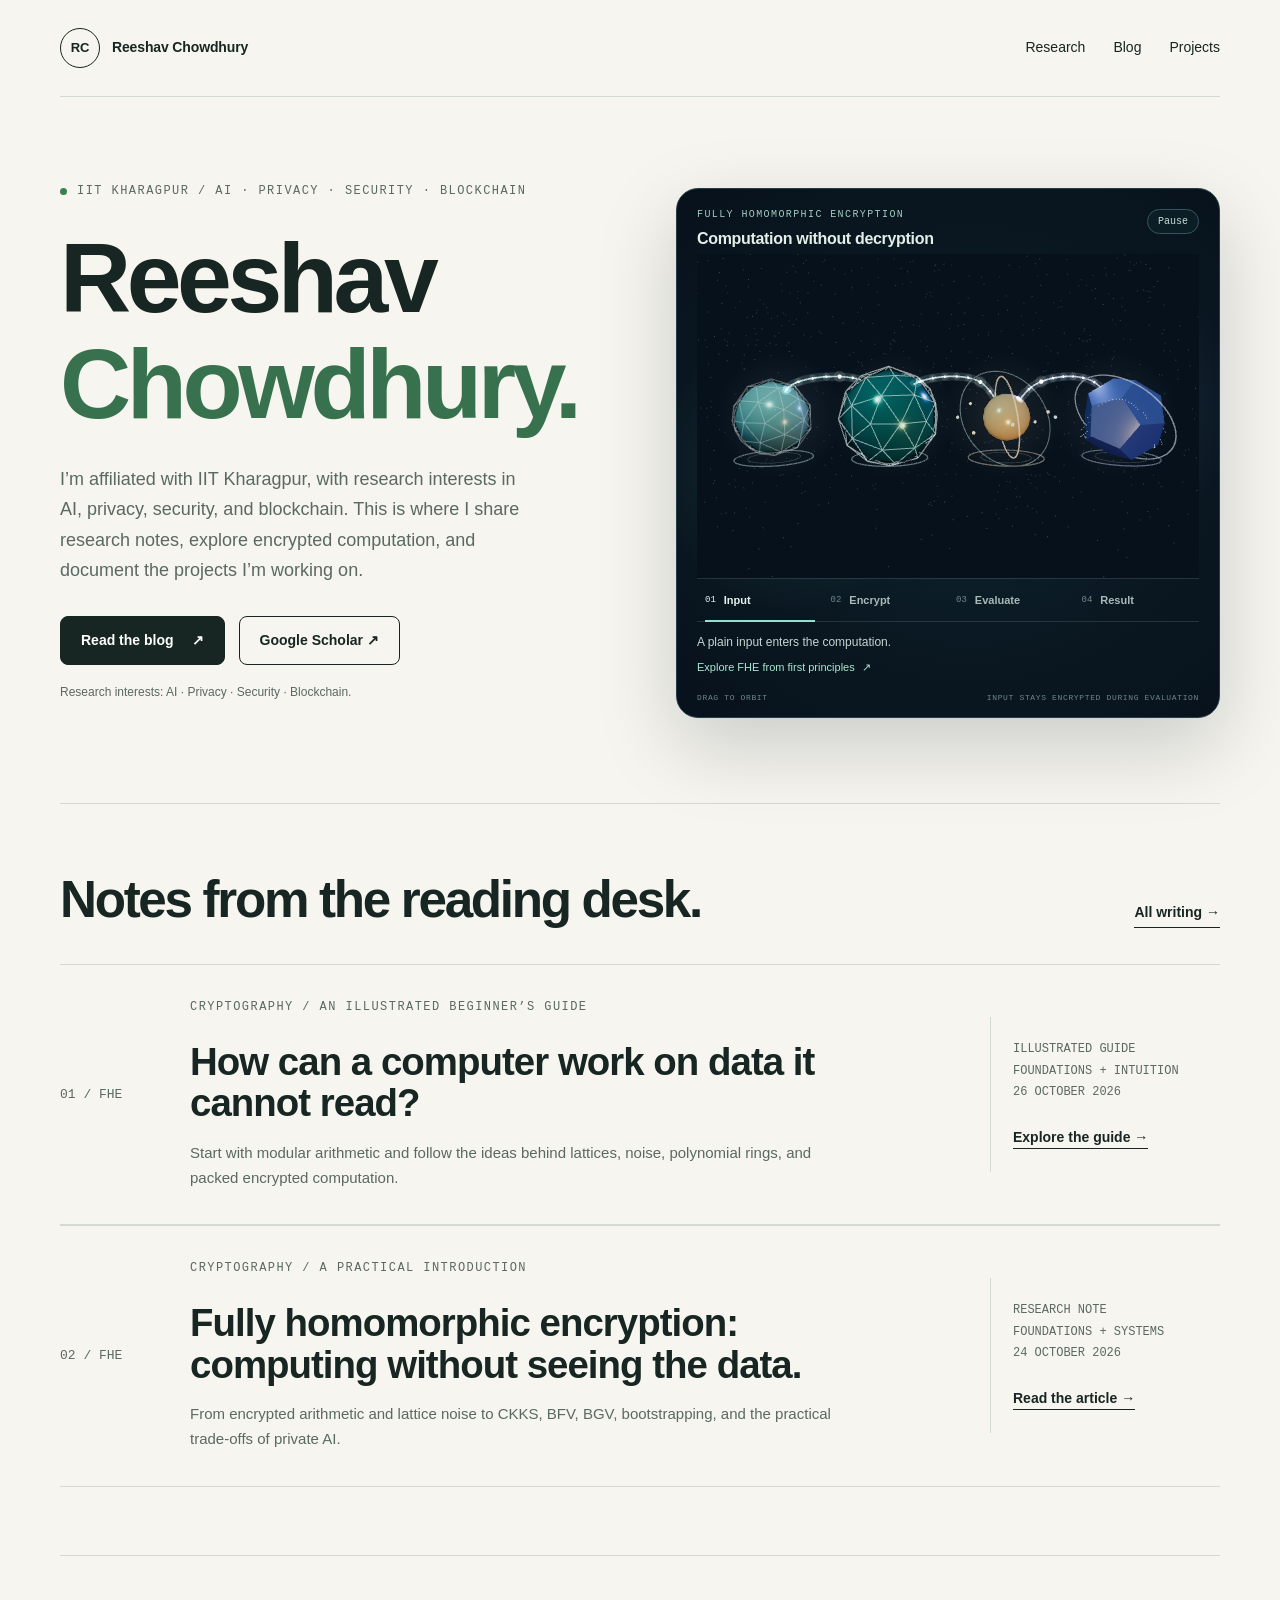
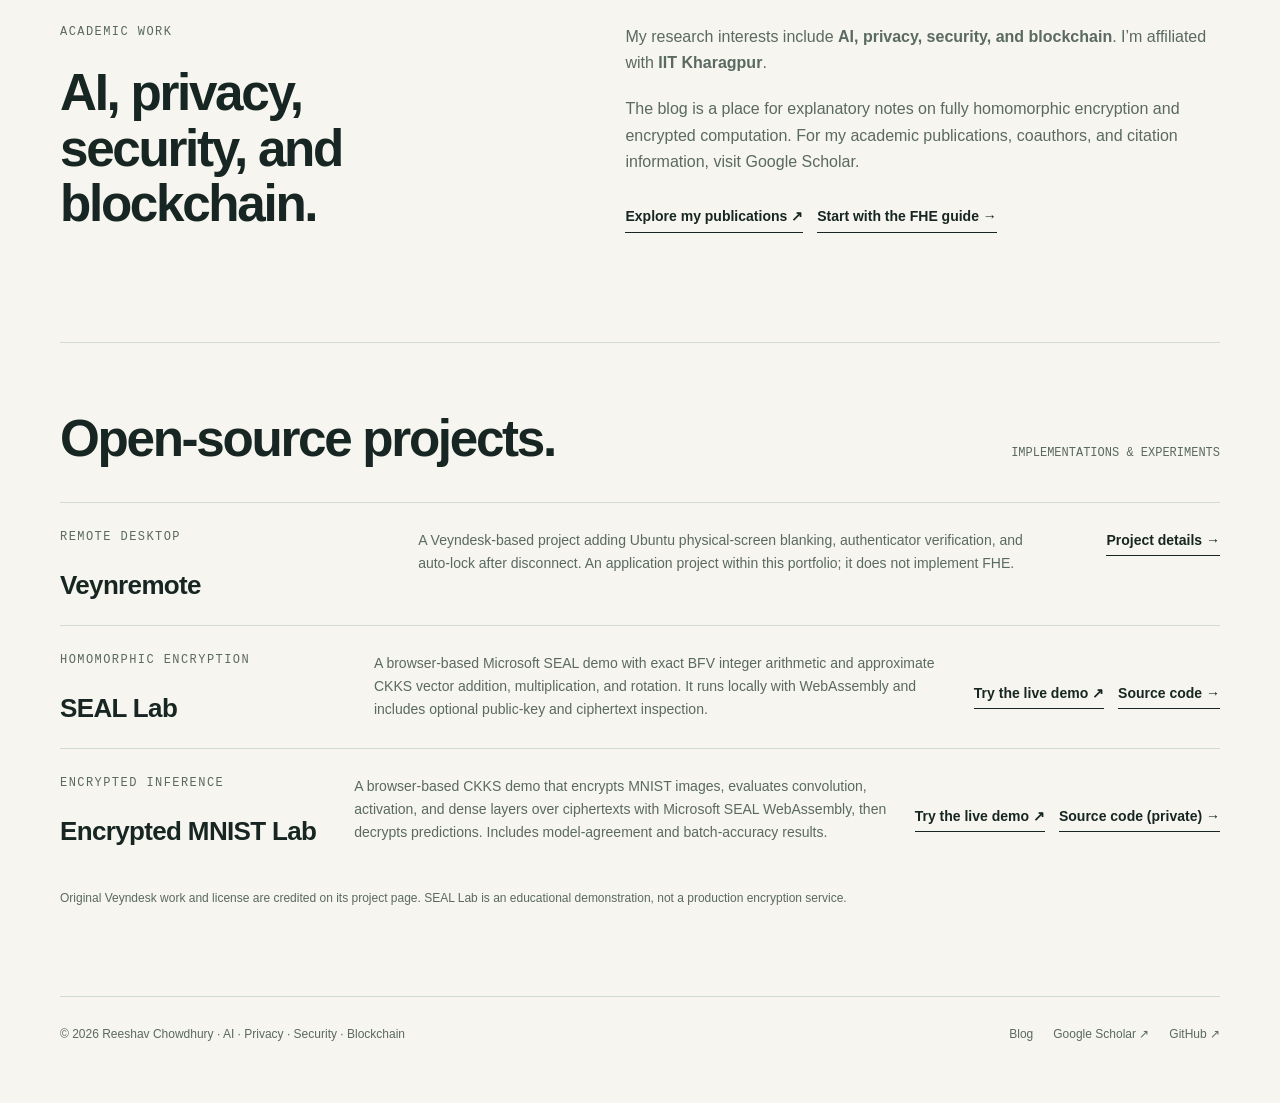
==== commit 6beea01e: "Add illustrated FHE foundations guide" ====
--- a/index.html
+++ b/index.html
@@ -7,8 +7,8 @@
 <link rel="icon" href="/assets/favicon.svg" type="image/svg+xml"><link rel="stylesheet" href="/assets/site.css"><script type="importmap">{"imports":{"three":"/assets/vendor/three-r180/three.module.min.js"}}</script><script src="/assets/site.js" defer></script><script type="module" src="/assets/fhe-scene.js"></script>
 <script type="application/ld+json">{"@context":"https://schema.org","@type":"ProfilePage","url":"https://reeshavchowdhury.github.io/","name":"Reeshav Chowdhury \u2014 AI, privacy, security, and blockchain","mainEntity":{"@type":"Person","name":"Reeshav Chowdhury","url":"https://reeshavchowdhury.github.io/","sameAs":["https://github.com/ReeshavChowdhury","https://scholar.google.com/citations?user=WjMcQ4EAAAAJ&hl=en"],"affiliation":{"@type":"Organization","name":"Indian Institute of Technology Kharagpur"},"knowsAbout":["Artificial intelligence","Privacy","Security","Blockchain"]}}</script></head><body><a class="skip" href="#main">Skip to content</a><div class="wrap"><header class="header"><a class="brand" href="/" aria-label="Reeshav Chowdhury home"><span class="monogram">RC</span><span class="name">Reeshav Chowdhury</span></a><nav class="nav" aria-label="Main navigation"><a href="/#research">Research</a><a href="/blog/">Blog</a><a href="/#projects">Projects</a></nav></header>
 <main id="main"><section class="hero" aria-labelledby="intro-title"><div><div class="eyebrow"><span class="dot"></span>IIT Kharagpur / AI · Privacy · Security · Blockchain</div><h1 id="intro-title">Reeshav<br><span class="accent">Chowdhury.</span></h1><p class="lede">I’m affiliated with IIT Kharagpur, with research interests in AI, privacy, security, and blockchain. This is where I share research notes, explore encrypted computation, and document the projects I’m working on.</p><div class="actions"><a class="button" href="/blog/">Read the blog <span aria-hidden="true">↗</span></a><a class="button secondary" href="https://scholar.google.com/citations?user=WjMcQ4EAAAAJ&amp;hl=en">Google Scholar ↗</a></div><p class="small-note">Research interests: AI · Privacy · Security · Blockchain.</p></div>
-<div class="hero-art fhe-visual"><div class="fhe-visual-top"><div><span class="fhe-kicker">FULLY HOMOMORPHIC ENCRYPTION</span><span class="fhe-subtitle">Computation without decryption</span></div><button class="fhe-motion-button" id="fhe-motion-toggle" type="button" aria-pressed="true">Pause</button></div><div class="fhe-canvas-wrap"><canvas id="fhe-canvas" aria-label="Animated 3D visualization of an input being encrypted, evaluated while encrypted, and returned as an encrypted result."></canvas><p class="fhe-fallback" id="fhe-fallback">x → Enc(x) → Eval(f) → Enc(f(x))</p></div><div class="fhe-stage-list" role="group" aria-label="Explore FHE steps"><button type="button" data-fhe-step="0" aria-pressed="true" class="is-active"><span>01</span><b>Input</b></button><button type="button" data-fhe-step="1" aria-pressed="false"><span>02</span><b>Encrypt</b></button><button type="button" data-fhe-step="2" aria-pressed="false"><span>03</span><b>Evaluate</b></button><button type="button" data-fhe-step="3" aria-pressed="false"><span>04</span><b>Result</b></button></div><p class="fhe-stage-caption" id="fhe-stage-caption" aria-live="polite">A plain input enters the computation.</p><div class="fhe-visual-bottom"><span>DRAG TO ORBIT</span><span>INPUT STAYS ENCRYPTED DURING EVALUATION</span></div></div></section>
-<section class="section" id="writing" aria-labelledby="writing-title"><div class="section-top"><h2 id="writing-title">Notes from the reading desk.</h2><a class="text-link" href="/blog/">All writing →</a></div><article class="writing-card"><span class="writing-index">01 / FHE</span><div><div class="eyebrow">Cryptography / A practical introduction</div><h3><a href="/blog/fully-homomorphic-encryption/">Fully homomorphic encryption: computing without seeing the data.</a></h3><p>From encrypted arithmetic and lattice noise to CKKS, BFV, BGV, bootstrapping, and the practical trade-offs of private AI.</p></div><div class="writing-aside"><p>RESEARCH NOTE<br>FOUNDATIONS + SYSTEMS<br>24 OCTOBER 2026</p><a class="text-link" href="/blog/fully-homomorphic-encryption/">Read the article →</a></div></article></section>
+<div class="hero-art fhe-visual"><div class="fhe-visual-top"><div><span class="fhe-kicker">FULLY HOMOMORPHIC ENCRYPTION</span><span class="fhe-subtitle">Computation without decryption</span></div><button class="fhe-motion-button" id="fhe-motion-toggle" type="button" aria-pressed="true">Pause</button></div><div class="fhe-canvas-wrap"><canvas id="fhe-canvas" aria-label="Animated 3D visualization of an input being encrypted, evaluated while encrypted, and returned as an encrypted result."></canvas><p class="fhe-fallback" id="fhe-fallback">x → Enc(x) → Eval(f) → Enc(f(x))</p></div><div class="fhe-stage-list" role="group" aria-label="Explore FHE steps"><button type="button" data-fhe-step="0" aria-pressed="true" class="is-active"><span>01</span><b>Input</b></button><button type="button" data-fhe-step="1" aria-pressed="false"><span>02</span><b>Encrypt</b></button><button type="button" data-fhe-step="2" aria-pressed="false"><span>03</span><b>Evaluate</b></button><button type="button" data-fhe-step="3" aria-pressed="false"><span>04</span><b>Result</b></button></div><p class="fhe-stage-caption" id="fhe-stage-caption" aria-live="polite">A plain input enters the computation.</p><a class="fhe-guide-link" href="/blog/fhe-from-first-principles/">Explore FHE from first principles <span aria-hidden="true">↗</span></a><div class="fhe-visual-bottom"><span>DRAG TO ORBIT</span><span>INPUT STAYS ENCRYPTED DURING EVALUATION</span></div></div></section>
+<section class="section" id="writing" aria-labelledby="writing-title"><div class="section-top"><h2 id="writing-title">Notes from the reading desk.</h2><a class="text-link" href="/blog/">All writing →</a></div><article class="writing-card"><span class="writing-index">01 / FHE</span><div><div class="eyebrow">Cryptography / An illustrated beginner’s guide</div><h3><a href="/blog/fhe-from-first-principles/">How can a computer work on data it cannot read?</a></h3><p>Start with modular arithmetic and follow the ideas behind lattices, noise, polynomial rings, and packed encrypted computation.</p></div><div class="writing-aside"><p>ILLUSTRATED GUIDE<br>FOUNDATIONS + INTUITION<br>26 OCTOBER 2026</p><a class="text-link" href="/blog/fhe-from-first-principles/">Explore the guide →</a></div></article><article class="writing-card"><span class="writing-index">02 / FHE</span><div><div class="eyebrow">Cryptography / A practical introduction</div><h3><a href="/blog/fully-homomorphic-encryption/">Fully homomorphic encryption: computing without seeing the data.</a></h3><p>From encrypted arithmetic and lattice noise to CKKS, BFV, BGV, bootstrapping, and the practical trade-offs of private AI.</p></div><div class="writing-aside"><p>RESEARCH NOTE<br>FOUNDATIONS + SYSTEMS<br>24 OCTOBER 2026</p><a class="text-link" href="/blog/fully-homomorphic-encryption/">Read the article →</a></div></article></section>
 <section class="section" id="research" aria-labelledby="research-title"><div class="about-grid"><div><div class="eyebrow">Academic work</div><h2 id="research-title">AI, privacy,<br>security, and<br>blockchain.</h2></div><div><p>My research interests include <strong>AI, privacy, security, and blockchain</strong>. I’m affiliated with <strong>IIT Kharagpur</strong>.</p><p>The blog is a place for explanatory notes on fully homomorphic encryption and encrypted computation. For my academic publications, coauthors, and citation information, visit Google Scholar.</p><div class="actions"><a class="text-link" href="https://scholar.google.com/citations?user=WjMcQ4EAAAAJ&amp;hl=en">Explore my publications ↗</a><a class="text-link" href="/blog/fully-homomorphic-encryption/">Start with the FHE guide →</a></div></div></div></section>
 <section class="section" id="projects" aria-labelledby="projects-title"><div class="section-top"><h2 id="projects-title">Open-source projects.</h2><span class="meta">IMPLEMENTATIONS &amp; EXPERIMENTS</span></div><article class="project-compact"><div><div class="eyebrow">Remote desktop</div><h3>Veynremote</h3></div><p>A Veyndesk-based project adding Ubuntu physical-screen blanking, authenticator verification, and auto-lock after disconnect. An application project within this portfolio; it does not implement FHE.</p><a class="text-link" href="/veynremote/">Project details →</a></article><article class="project-compact"><div><div class="eyebrow">Homomorphic encryption</div><h3>SEAL Lab</h3></div><p>A browser-based Microsoft SEAL demo with exact BFV integer arithmetic and approximate CKKS vector addition, multiplication, and rotation. It runs locally with WebAssembly and includes optional public-key and ciphertext inspection.</p><div class="actions"><a class="text-link" href="https://seal-encrypted-computing-demo.vercel.app/">Try the live demo ↗</a><a class="text-link" href="https://github.com/ReeshavChowdhury/seal-encrypted-computing-demo">Source code →</a></div></article><article class="project-compact"><div><div class="eyebrow">Encrypted inference</div><h3>Encrypted MNIST Lab</h3></div><p>A browser-based CKKS demo that encrypts MNIST images, evaluates convolution, activation, and dense layers over ciphertexts with Microsoft SEAL WebAssembly, then decrypts predictions. Includes model-agreement and batch-accuracy results.</p><div class="actions"><a class="text-link" href="https://encrypted-mnist-lab.vercel.app/">Try the live demo ↗</a><a class="text-link" href="https://github.com/ReeshavChowdhury/encrypted-mnist-lab">Source code (private) →</a></div></article><p class="small-note">Original Veyndesk work and license are credited on its project page. SEAL Lab is an educational demonstration, not a production encryption service.</p></section>
 </main><footer class="footer"><p>© 2026 Reeshav Chowdhury · AI · Privacy · Security · Blockchain</p><div><a href="/blog/">Blog</a><a href="https://scholar.google.com/citations?user=WjMcQ4EAAAAJ&amp;hl=en">Google Scholar ↗</a><a href="https://github.com/ReeshavChowdhury">GitHub ↗</a></div></footer></div></body></html>
--- a/assets/site.css
+++ b/assets/site.css
@@ -37,3 +37,52 @@
 @media(max-width:900px){.fhe-canvas-wrap{height:298px}}
 @media(max-width:640px){.fhe-visual{padding:16px 14px 13px}.fhe-canvas-wrap{height:278px}.fhe-stage-list button{gap:5px;padding:11px 3px}.fhe-stage-list button b{font-size:10px}.fhe-stage-list button span{font-size:8px}.fhe-visual-bottom{font-size:7px}.fhe-stage-caption{font-size:11px}}
 @media(prefers-reduced-motion:reduce){.fhe-stage-list button:after{transition:none}}
+
+/* Illustrated FHE foundations guide */
+.fhe-guide-header{padding-bottom:34px}
+.fhe-map{padding:25px 0 34px;border-top:1px solid var(--line);border-bottom:1px solid var(--line)}
+.fhe-map-heading{display:flex;align-items:end;justify-content:space-between;gap:20px;margin-bottom:18px}
+.fhe-map-heading h2{margin:7px 0 0;font-size:24px;letter-spacing:-.03em}
+.fhe-map-heading>span{color:var(--muted);font:11px ui-monospace,monospace}
+.fhe-map-grid{display:grid;grid-template-columns:repeat(4,minmax(0,1fr));gap:9px}
+.fhe-map-grid>a{display:grid;grid-template-columns:48px 1fr;grid-template-rows:auto auto;column-gap:12px;align-items:center;min-height:82px;padding:12px;border:1px solid var(--line);border-radius:12px;background:rgba(255,255,255,.32);text-decoration:none;transition:transform .2s ease,border-color .2s ease,background .2s ease}
+.fhe-map-grid>a:hover,.fhe-map-grid>a:focus-visible{transform:translateY(-3px);border-color:#8aa596;background:#fff;outline:none}
+.fhe-map-icon{grid-row:1/3;display:grid;place-items:center;width:46px;height:46px;border-radius:12px;background:#172622;color:#a9e8d3}
+.fhe-map-icon svg{width:34px;height:34px;fill:none;stroke:currentColor;stroke-width:1.5;stroke-linecap:round;stroke-linejoin:round;transition:transform .25s ease,color .25s ease}
+.fhe-map-grid>a:hover .fhe-map-icon svg,.fhe-map-grid>a:focus-visible .fhe-map-icon svg{transform:rotate(-7deg) scale(1.08);color:#e8c78c}
+.fhe-map-grid b{align-self:end;font-size:12px;line-height:1.35}
+.fhe-map-grid small{align-self:start;margin-top:3px;color:var(--muted);font-size:10px;line-height:1.35}
+.fhe-guide-layout{margin-top:0}
+.fhe-guide-body section{scroll-margin-top:24px}
+.fhe-guide-body section h2{scroll-margin-top:24px}
+.article-body .fhe-lesson-figure{margin:28px 0 30px;padding:16px 18px 13px;border:1px solid #344943;border-radius:16px;background:radial-gradient(ellipse at 50% 48%,#223b34 0%,#172622 68%);overflow:hidden}
+.fhe-lesson-figure svg{display:block;width:100%;height:auto;overflow:visible}
+.fhe-lesson-figure figcaption{margin:11px 4px 0;color:#c3d1c5}
+.fhe-flow-figure .flow-wire{fill:none;stroke:#536b60;stroke-width:2}
+.fhe-flow-figure .flow-wire-glow{stroke:url(#flow-line);stroke-width:1.4;stroke-dasharray:6 12;animation:guide-dashes 2.2s linear infinite}
+.flow-node circle{fill:#203a33;stroke:#88d9bd;stroke-width:1.4}
+.flow-node text{fill:#eff5e9;font:600 22px ui-monospace,monospace}
+.flow-node .tiny,.flow-node .micro{fill:#a5baaa;font:10px ui-monospace,monospace;letter-spacing:1px}
+.flow-node .micro{font-size:9px;letter-spacing:.3px}
+.node-lock path,.node-result path{fill:none;stroke:#e7c48c;stroke-width:2}
+.node-eval circle{stroke:#e7c48c}.node-eval path{fill:none;stroke:#e7c48c;stroke-width:2}
+.flow-packet{fill:#f6dfaa;filter:url(#flow-glow)}.flow-packet.packet-two{fill:#b8dcff;opacity:.82}
+.mod-orbit{fill:none;stroke:#76998a;stroke-width:2;stroke-dasharray:4 7;transform-origin:320px 125px;animation:guide-spin 24s linear infinite}
+.mod-labels text{fill:#dce9dd;font:15px ui-monospace,monospace;text-anchor:middle}
+.mod-arc{fill:none;stroke:#e5c38b;stroke-width:3;stroke-linecap:round;stroke-dasharray:360;stroke-dashoffset:120;animation:guide-draw 4s ease-in-out infinite alternate}
+.mod-dot{fill:#f7e2b8;filter:drop-shadow(0 0 8px #f7d88d)}
+.mod-eq{fill:#eaf2e8;font:25px ui-monospace,monospace}.mod-answer{fill:#a6e4ce;font:17px ui-monospace,monospace}.mod-note{fill:#9db1a4;font:10px ui-monospace,monospace}
+.lat-observations circle{fill:#a8c2ff;animation:guide-pulse 2.6s ease-in-out infinite alternate}.lat-errors path{stroke:#edc78c;stroke-width:1.5;stroke-dasharray:3 3}.lat-errors circle{fill:#f2d69f}
+.lat-label{fill:#c1d0c3;font:12px ui-monospace,monospace}
+.noise-axis{fill:none;stroke:#75887b;stroke-width:1}.noise-limit{stroke:#e5bc83;stroke-width:1.5;stroke-dasharray:6 6}.noise-limit-label{fill:#edc78c;font:11px ui-monospace,monospace}.noise-area{fill:#82d7b3;opacity:.11}.noise-curve{fill:none;stroke:#9ee1c3;stroke-width:3;stroke-linecap:round}.noise-marker{fill:#f6d79a;filter:drop-shadow(0 0 7px #f4cf88)}.noise-label{fill:#c0cec2;font:11px ui-monospace,monospace}
+.poly-row rect,.slot-row rect{fill:#233d35;stroke:#76988a;stroke-width:1}.poly-row text,.slot-row text{fill:#e8f0e6;font:16px ui-monospace,monospace;text-anchor:middle}.poly-op{fill:#e7c48c;font:28px ui-monospace,monospace}.poly-arrow,.poly-wrap{fill:none;stroke:#9fe1c5;stroke-width:2;stroke-dasharray:6 6;animation:guide-dashes 2s linear infinite}.poly-wrap{stroke:#e7c48c;stroke-dasharray:5 7}.poly-result-label{fill:#bdcfc1;font:12px ui-monospace,monospace}.poly-pulse{fill:#f1d194}
+.slot-caption,.slot-rotate-label{fill:#bbcbbd;font:11px ui-monospace,monospace}.slot-row text{font-size:13px}.slot-arrow{stroke:#95ddbd;stroke-width:1.4;stroke-dasharray:3 4}.slot-rotate{fill:none;stroke:#e4c48c;stroke-width:1.5;stroke-dasharray:5 5;animation:guide-dashes 2s linear infinite}.slot-rotate-arrow{fill:none;stroke:#e4c48c;stroke-width:1.5}.slot-packet{fill:#f6dca6;filter:drop-shadow(0 0 6px #f4cf88)}
+.fhe-equation-pair{display:grid;grid-template-columns:1fr 1fr;gap:13px;margin:26px 0}.fhe-equation-pair>div{position:relative;min-width:0;padding:22px 19px;border:1px solid var(--line);border-radius:13px;background:#edf0e8}.fhe-equation-pair strong{display:block;margin:0 0 13px 47px;font:600 16px/1.4 -apple-system,BlinkMacSystemFont,"Segoe UI",sans-serif}.fhe-equation-pair code{display:block;margin:10px 0 12px;padding:10px!important;overflow-x:auto;background:#172622!important;color:#e5eddf;font-size:12px!important;white-space:nowrap}.fhe-equation-pair p{margin:0;color:var(--muted);font:13px/1.6 -apple-system,BlinkMacSystemFont,"Segoe UI",sans-serif}.fhe-eq-icon{position:absolute;top:17px;left:17px;display:grid;place-items:center;width:34px;height:34px;border-radius:50%;background:#dce9df;color:#305741;font:20px ui-monospace,monospace}
+.fhe-scheme-grid{display:grid;grid-template-columns:repeat(2,minmax(0,1fr));gap:12px;margin:25px 0}.fhe-scheme-grid article{position:relative;min-height:164px;padding:20px;border:1px solid var(--line);border-radius:13px;background:linear-gradient(135deg,#eef0e8,#f8f8f3);overflow:hidden}.fhe-scheme-grid article:after{content:"";position:absolute;right:-24px;bottom:-36px;width:120px;height:120px;border:1px solid rgba(59,105,78,.13);border-radius:50%;box-shadow:0 0 0 16px rgba(59,105,78,.035),0 0 0 32px rgba(59,105,78,.025)}.scheme-mark{font:10px ui-monospace,monospace;color:var(--muted)}.fhe-scheme-grid h3{margin:11px 0 7px!important;font-size:20px!important}.fhe-scheme-grid p{position:relative;z-index:1;margin:0!important;color:var(--muted);font:13px/1.65 -apple-system,BlinkMacSystemFont,"Segoe UI",sans-serif}
+.fhe-guide-body .fhe-callout{padding:17px 19px;border-left:3px solid #6da581;background:#e9eee3;color:#425246}.fhe-guide-body .fhe-callout strong{display:block;margin-bottom:5px;color:#234532}
+.fhe-guide-link{display:inline-flex;align-items:center;gap:7px;margin:0 0 14px;color:#a9e8d3;font-size:11px;text-decoration:none}.fhe-guide-link:hover{text-decoration:underline;color:#fff}
+@keyframes guide-spin{to{transform:rotate(360deg)}}@keyframes guide-dashes{to{stroke-dashoffset:-36}}@keyframes guide-draw{to{stroke-dashoffset:0}}@keyframes guide-pulse{to{opacity:.48;transform:scale(.72);transform-origin:center}}
+@media(max-width:760px){.fhe-map-grid{grid-template-columns:repeat(2,minmax(0,1fr))}.fhe-map-heading{align-items:start;flex-direction:column;gap:7px}.fhe-equation-pair{grid-template-columns:1fr}.fhe-scheme-grid{grid-template-columns:1fr 1fr}}
+@media(max-width:480px){.fhe-map{padding:21px 0 25px}.fhe-map-grid>a{grid-template-columns:39px 1fr;column-gap:9px;min-height:74px;padding:9px}.fhe-map-icon{width:38px;height:38px}.fhe-map-icon svg{width:29px;height:29px}.fhe-map-grid b{font-size:11px}.fhe-map-grid small{font-size:9px}.fhe-scheme-grid{grid-template-columns:1fr}.article-body .fhe-lesson-figure{padding:10px 9px}.fhe-lesson-figure figcaption{font-size:11px}}
+@media(prefers-reduced-motion:reduce){.fhe-map-grid>a,.fhe-map-icon svg{transition:none}.fhe-lesson-figure *{animation:none!important}.fhe-lesson-figure animateMotion{display:none}}
+.fhe-guide-prompt{margin:-10px 0 18px!important;font:13px/1.5 -apple-system,BlinkMacSystemFont,"Segoe UI",sans-serif}.fhe-guide-prompt a{color:var(--green);font-weight:600}
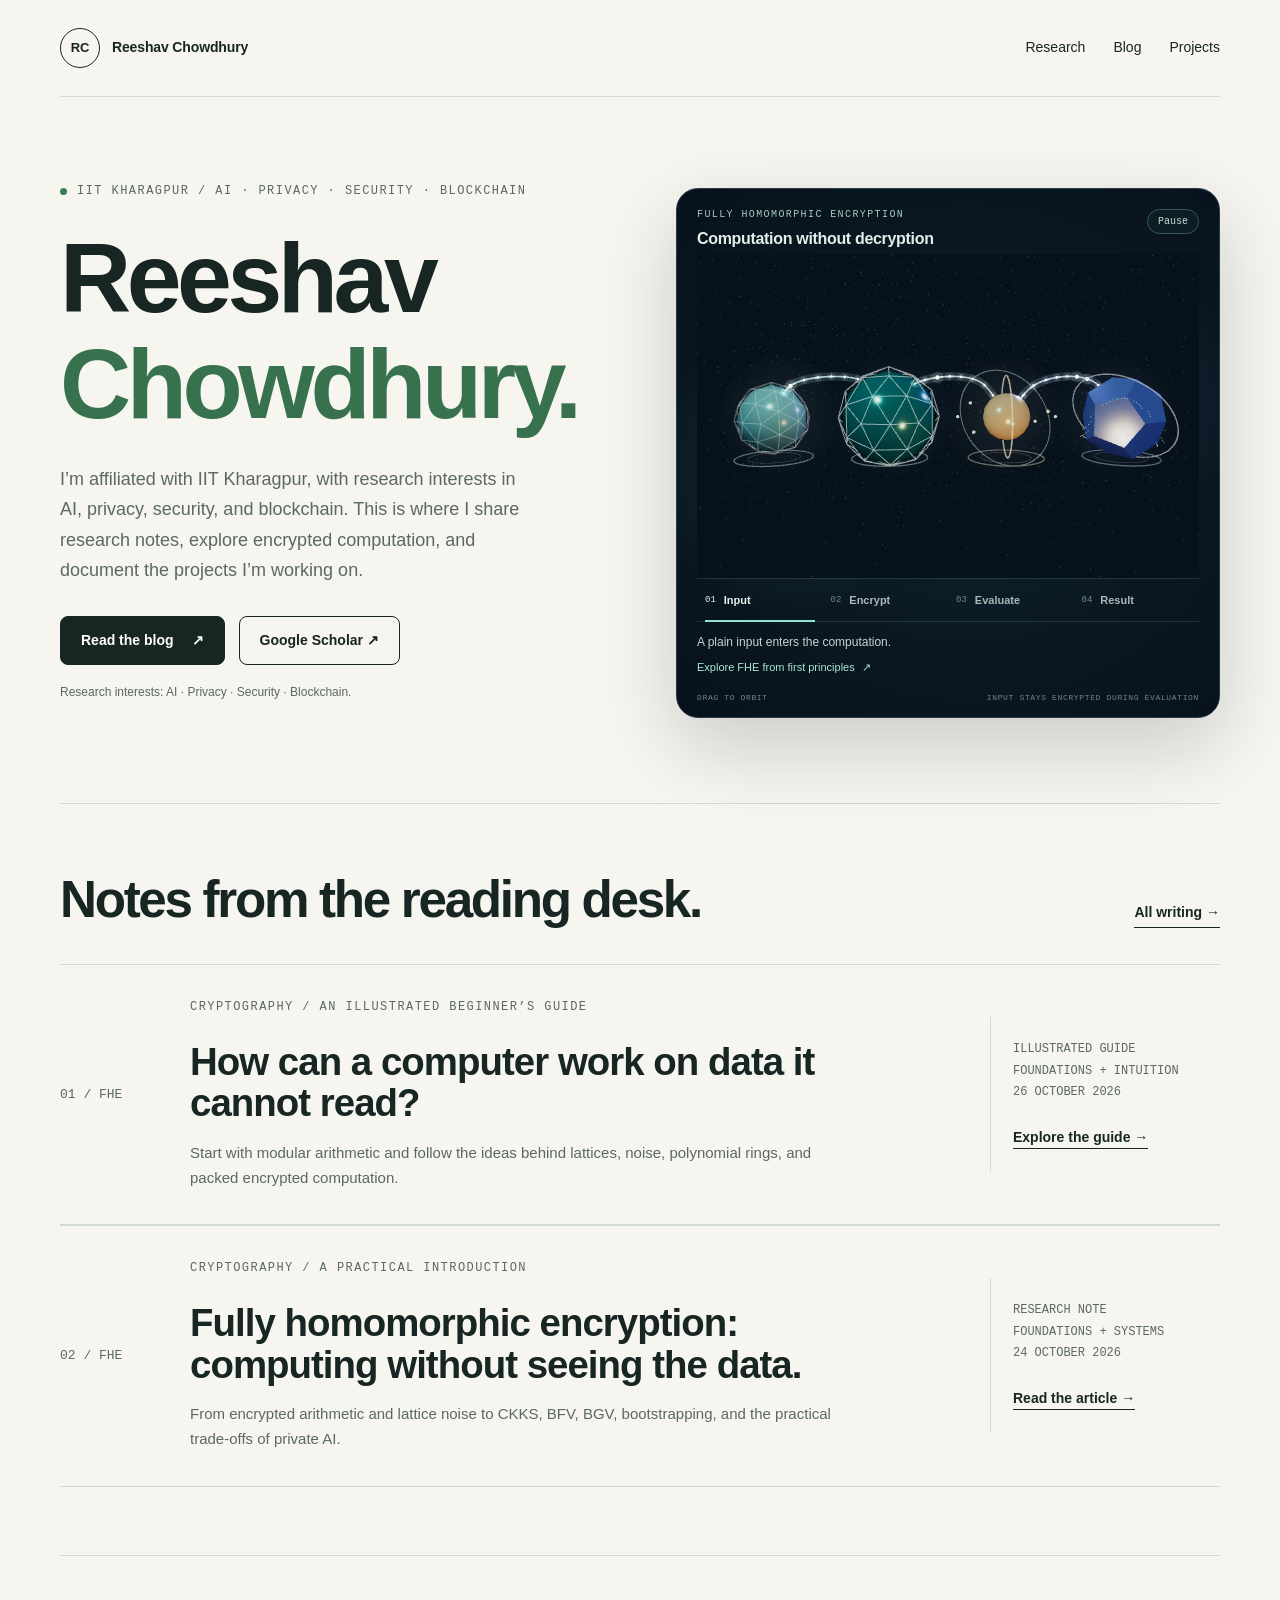
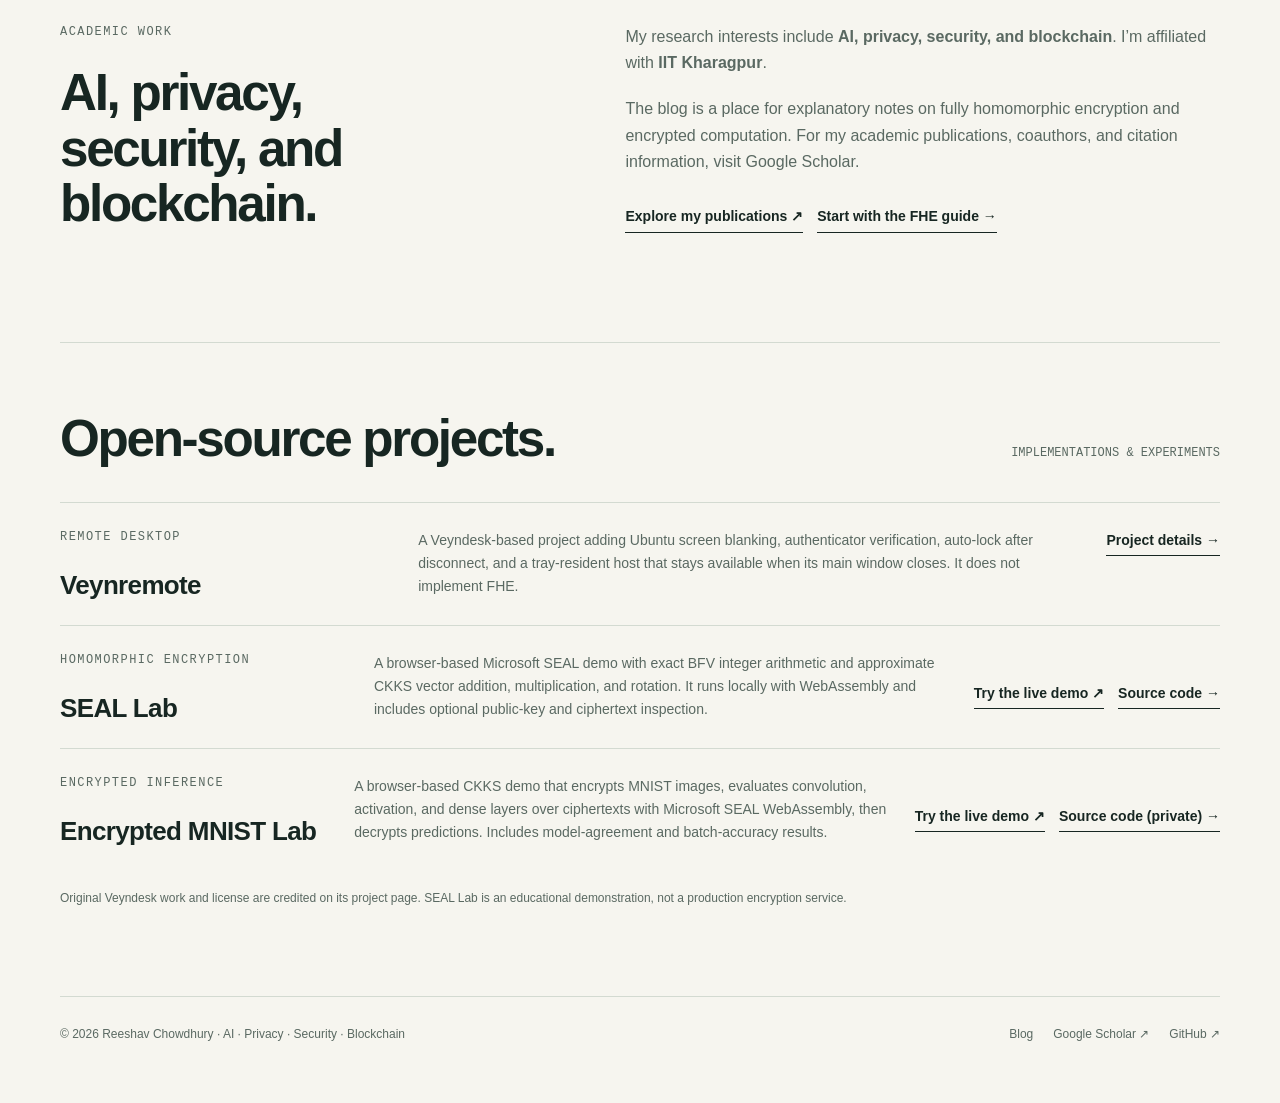
==== commit a98f06f5: "Document Veynremote tray availability" ====
--- a/index.html
+++ b/index.html
@@ -10,5 +10,5 @@
 <div class="hero-art fhe-visual"><div class="fhe-visual-top"><div><span class="fhe-kicker">FULLY HOMOMORPHIC ENCRYPTION</span><span class="fhe-subtitle">Computation without decryption</span></div><button class="fhe-motion-button" id="fhe-motion-toggle" type="button" aria-pressed="true">Pause</button></div><div class="fhe-canvas-wrap"><canvas id="fhe-canvas" aria-label="Animated 3D visualization of an input being encrypted, evaluated while encrypted, and returned as an encrypted result."></canvas><p class="fhe-fallback" id="fhe-fallback">x → Enc(x) → Eval(f) → Enc(f(x))</p></div><div class="fhe-stage-list" role="group" aria-label="Explore FHE steps"><button type="button" data-fhe-step="0" aria-pressed="true" class="is-active"><span>01</span><b>Input</b></button><button type="button" data-fhe-step="1" aria-pressed="false"><span>02</span><b>Encrypt</b></button><button type="button" data-fhe-step="2" aria-pressed="false"><span>03</span><b>Evaluate</b></button><button type="button" data-fhe-step="3" aria-pressed="false"><span>04</span><b>Result</b></button></div><p class="fhe-stage-caption" id="fhe-stage-caption" aria-live="polite">A plain input enters the computation.</p><a class="fhe-guide-link" href="/blog/fhe-from-first-principles/">Explore FHE from first principles <span aria-hidden="true">↗</span></a><div class="fhe-visual-bottom"><span>DRAG TO ORBIT</span><span>INPUT STAYS ENCRYPTED DURING EVALUATION</span></div></div></section>
 <section class="section" id="writing" aria-labelledby="writing-title"><div class="section-top"><h2 id="writing-title">Notes from the reading desk.</h2><a class="text-link" href="/blog/">All writing →</a></div><article class="writing-card"><span class="writing-index">01 / FHE</span><div><div class="eyebrow">Cryptography / An illustrated beginner’s guide</div><h3><a href="/blog/fhe-from-first-principles/">How can a computer work on data it cannot read?</a></h3><p>Start with modular arithmetic and follow the ideas behind lattices, noise, polynomial rings, and packed encrypted computation.</p></div><div class="writing-aside"><p>ILLUSTRATED GUIDE<br>FOUNDATIONS + INTUITION<br>26 OCTOBER 2026</p><a class="text-link" href="/blog/fhe-from-first-principles/">Explore the guide →</a></div></article><article class="writing-card"><span class="writing-index">02 / FHE</span><div><div class="eyebrow">Cryptography / A practical introduction</div><h3><a href="/blog/fully-homomorphic-encryption/">Fully homomorphic encryption: computing without seeing the data.</a></h3><p>From encrypted arithmetic and lattice noise to CKKS, BFV, BGV, bootstrapping, and the practical trade-offs of private AI.</p></div><div class="writing-aside"><p>RESEARCH NOTE<br>FOUNDATIONS + SYSTEMS<br>24 OCTOBER 2026</p><a class="text-link" href="/blog/fully-homomorphic-encryption/">Read the article →</a></div></article></section>
 <section class="section" id="research" aria-labelledby="research-title"><div class="about-grid"><div><div class="eyebrow">Academic work</div><h2 id="research-title">AI, privacy,<br>security, and<br>blockchain.</h2></div><div><p>My research interests include <strong>AI, privacy, security, and blockchain</strong>. I’m affiliated with <strong>IIT Kharagpur</strong>.</p><p>The blog is a place for explanatory notes on fully homomorphic encryption and encrypted computation. For my academic publications, coauthors, and citation information, visit Google Scholar.</p><div class="actions"><a class="text-link" href="https://scholar.google.com/citations?user=WjMcQ4EAAAAJ&amp;hl=en">Explore my publications ↗</a><a class="text-link" href="/blog/fully-homomorphic-encryption/">Start with the FHE guide →</a></div></div></div></section>
-<section class="section" id="projects" aria-labelledby="projects-title"><div class="section-top"><h2 id="projects-title">Open-source projects.</h2><span class="meta">IMPLEMENTATIONS &amp; EXPERIMENTS</span></div><article class="project-compact"><div><div class="eyebrow">Remote desktop</div><h3>Veynremote</h3></div><p>A Veyndesk-based project adding Ubuntu physical-screen blanking, authenticator verification, and auto-lock after disconnect. An application project within this portfolio; it does not implement FHE.</p><a class="text-link" href="/veynremote/">Project details →</a></article><article class="project-compact"><div><div class="eyebrow">Homomorphic encryption</div><h3>SEAL Lab</h3></div><p>A browser-based Microsoft SEAL demo with exact BFV integer arithmetic and approximate CKKS vector addition, multiplication, and rotation. It runs locally with WebAssembly and includes optional public-key and ciphertext inspection.</p><div class="actions"><a class="text-link" href="https://seal-encrypted-computing-demo.vercel.app/">Try the live demo ↗</a><a class="text-link" href="https://github.com/ReeshavChowdhury/seal-encrypted-computing-demo">Source code →</a></div></article><article class="project-compact"><div><div class="eyebrow">Encrypted inference</div><h3>Encrypted MNIST Lab</h3></div><p>A browser-based CKKS demo that encrypts MNIST images, evaluates convolution, activation, and dense layers over ciphertexts with Microsoft SEAL WebAssembly, then decrypts predictions. Includes model-agreement and batch-accuracy results.</p><div class="actions"><a class="text-link" href="https://encrypted-mnist-lab.vercel.app/">Try the live demo ↗</a><a class="text-link" href="https://github.com/ReeshavChowdhury/encrypted-mnist-lab">Source code (private) →</a></div></article><p class="small-note">Original Veyndesk work and license are credited on its project page. SEAL Lab is an educational demonstration, not a production encryption service.</p></section>
+<section class="section" id="projects" aria-labelledby="projects-title"><div class="section-top"><h2 id="projects-title">Open-source projects.</h2><span class="meta">IMPLEMENTATIONS &amp; EXPERIMENTS</span></div><article class="project-compact"><div><div class="eyebrow">Remote desktop</div><h3>Veynremote</h3></div><p>A Veyndesk-based project adding Ubuntu screen blanking, authenticator verification, auto-lock after disconnect, and a tray-resident host that stays available when its main window closes. It does not implement FHE.</p><a class="text-link" href="/veynremote/">Project details →</a></article><article class="project-compact"><div><div class="eyebrow">Homomorphic encryption</div><h3>SEAL Lab</h3></div><p>A browser-based Microsoft SEAL demo with exact BFV integer arithmetic and approximate CKKS vector addition, multiplication, and rotation. It runs locally with WebAssembly and includes optional public-key and ciphertext inspection.</p><div class="actions"><a class="text-link" href="https://seal-encrypted-computing-demo.vercel.app/">Try the live demo ↗</a><a class="text-link" href="https://github.com/ReeshavChowdhury/seal-encrypted-computing-demo">Source code →</a></div></article><article class="project-compact"><div><div class="eyebrow">Encrypted inference</div><h3>Encrypted MNIST Lab</h3></div><p>A browser-based CKKS demo that encrypts MNIST images, evaluates convolution, activation, and dense layers over ciphertexts with Microsoft SEAL WebAssembly, then decrypts predictions. Includes model-agreement and batch-accuracy results.</p><div class="actions"><a class="text-link" href="https://encrypted-mnist-lab.vercel.app/">Try the live demo ↗</a><a class="text-link" href="https://github.com/ReeshavChowdhury/encrypted-mnist-lab">Source code (private) →</a></div></article><p class="small-note">Original Veyndesk work and license are credited on its project page. SEAL Lab is an educational demonstration, not a production encryption service.</p></section>
 </main><footer class="footer"><p>© 2026 Reeshav Chowdhury · AI · Privacy · Security · Blockchain</p><div><a href="/blog/">Blog</a><a href="https://scholar.google.com/citations?user=WjMcQ4EAAAAJ&amp;hl=en">Google Scholar ↗</a><a href="https://github.com/ReeshavChowdhury">GitHub ↗</a></div></footer></div></body></html>
--- a/assets/site.css
+++ b/assets/site.css
@@ -1,5 +1,5 @@
 :root{--paper:#f6f5ef;--ink:#172622;--muted:#5a6962;--line:#d3dad1;--green:#c8edb5;--deep:#1c4938;--white:#fffefa;--orange:#f3c188;--radius:22px}
-*{box-sizing:border-box}.hero>*,.setup-grid>*,.faq-grid>*,.about-grid>*{min-width:0}html{scroll-behavior:smooth;scroll-padding-top:100px}body{margin:0;background:var(--paper);color:var(--ink);font:16px/1.65 -apple-system,BlinkMacSystemFont,"Segoe UI",sans-serif}a{color:inherit;text-decoration-thickness:1px;text-underline-offset:4px}button{font:inherit}button,a{-webkit-tap-highlight-color:transparent}a:focus-visible,button:focus-visible,summary:focus-visible{outline:3px solid #28794d;outline-offset:5px}h1,h2,h3,p{margin-top:0}h1,h2,h3{line-height:1.08;letter-spacing:-.045em}h1{font-size:clamp(3.3rem,7.7vw,6.6rem);font-weight:650;margin-bottom:26px}h2{font-size:clamp(2rem,4vw,3.25rem);font-weight:600}h3{font-size:1.35rem;letter-spacing:-.025em}p{margin-bottom:20px}.wrap{width:min(1160px,calc(100% - 64px));margin:auto}.skip{position:absolute;left:16px;top:-80px;background:var(--ink);color:white;padding:12px;z-index:10}.skip:focus{top:12px}.header{display:flex;align-items:center;justify-content:space-between;gap:24px;padding:28px 0;border-bottom:1px solid var(--line)}.brand{display:inline-flex;align-items:center;gap:12px;text-decoration:none;font-weight:650;font-size:14px;letter-spacing:-.01em}.monogram{display:grid;place-items:center;width:40px;height:40px;border:1px solid var(--ink);border-radius:50%;font-size:13px}.nav{display:flex;gap:28px;align-items:center}.nav a{font-size:14px;text-decoration:none}.nav a:hover{text-decoration:underline}.nav .external{border-bottom:1px solid var(--ink)}.eyebrow{font:12px/1.4 ui-monospace,SFMono-Regular,Consolas,monospace;text-transform:uppercase;letter-spacing:.12em;color:var(--muted);display:flex;align-items:center;gap:10px;margin-bottom:25px}.dot{display:inline-block;width:7px;height:7px;background:#398051;border-radius:50%}.hero{display:grid;grid-template-columns:1fr 1fr;gap:72px;align-items:center;padding:86px 0 80px}.hero .lede{font-size:18px;line-height:1.7;color:var(--muted);max-width:480px}.accent{color:#37714d}.actions{display:flex;align-items:center;flex-wrap:wrap;gap:14px;margin-top:30px}.button{border:1px solid var(--ink);border-radius:8px;padding:12px 20px;font-size:14px;font-weight:600;text-decoration:none;display:inline-flex;gap:18px;align-items:center;justify-content:center;background:var(--ink);color:var(--white);cursor:pointer;transition:transform .15s,background .15s}.button:hover{transform:translateY(-2px);background:var(--deep)}.button.secondary{background:transparent;color:var(--ink)}.button.secondary:hover{background:#e9eee3}.small-note{font-size:12px;color:var(--muted);margin-top:18px}.hero-art{position:relative;background:var(--green);border-radius:var(--radius);min-height:410px;padding:30px;overflow:hidden}.art-label{display:flex;justify-content:space-between;font:11px ui-monospace,monospace;letter-spacing:.08em;text-transform:uppercase}.art-circle{position:absolute;width:330px;height:330px;border:1px solid #92b886;border-radius:50%;right:-80px;top:55px}.art-circle:after{content:"";position:absolute;inset:35px;border:1px solid #a4c99a;border-radius:50%}.monitor{position:relative;width:82%;margin:46px auto 0;padding:9px;background:var(--ink);border-radius:13px;box-shadow:0 20px 40px #17262218}.monitor:before{content:"";position:absolute;bottom:-28px;left:44%;width:12%;height:29px;background:var(--ink)}.monitor:after{content:"";position:absolute;bottom:-30px;left:31%;width:38%;height:5px;background:var(--ink);border-radius:4px}.desktop{position:relative;overflow:hidden;height:185px;border-radius:5px;background:#df9d6c}.desktop:before{content:"";position:absolute;width:220px;height:220px;border-radius:50%;background:#f7d6ab;left:-42px;top:35px}.desktop:after{content:"";position:absolute;width:200px;height:200px;border-radius:50%;background:#8c9e81;right:-60px;bottom:-60px}.app-window{position:absolute;z-index:1;left:22%;top:22%;width:61%;height:60%;background:#fffefa;border-radius:5px;box-shadow:0 5px 20px #17262222}.window-bar{height:19px;border-bottom:1px solid #dce0d8;display:flex;gap:4px;padding:7px}.window-bar i{width:4px;height:4px;border-radius:50%;background:#a4b0a3}.window-content{padding:15px}.window-content .line{height:5px;width:74%;background:#dce4d6;border-radius:4px;margin-bottom:9px}.window-content .line:first-child{width:45%;background:#426a47}.art-caption{position:absolute;bottom:24px;left:30px;right:30px;display:flex;justify-content:space-between;align-items:center;font-size:12px}.tag{font:11px ui-monospace,monospace;border:1px solid #17262240;border-radius:30px;padding:5px 10px;white-space:nowrap}.section{padding:68px 0;border-top:1px solid var(--line)}.section-top{display:flex;justify-content:space-between;align-items:baseline;gap:24px;margin-bottom:36px}.section-top h2{margin:0}.section-top .meta{font:12px ui-monospace,monospace;color:var(--muted)}.project-row{display:grid;grid-template-columns:76px 1fr 1fr;gap:30px;background:var(--white);border:1px solid var(--line);padding:36px;border-radius:var(--radius)}.project-number{font:14px ui-monospace,monospace;color:var(--muted);padding-top:8px}.project-row h3{font-size:36px;margin-bottom:13px}.project-row p{color:var(--muted)}.pills{display:flex;flex-wrap:wrap;gap:7px}.pills .tag{color:var(--muted);border-color:var(--line)}.project-detail{padding-left:20px;border-left:1px solid var(--line)}.project-detail ul{padding-left:18px;color:var(--muted);font-size:14px;margin:0 0 22px}.text-link{font-size:14px;font-weight:600;text-decoration:none;border-bottom:1px solid var(--ink);padding-bottom:3px}.about-grid{display:grid;grid-template-columns:1fr 1.2fr;gap:70px}.about-grid p{color:var(--muted)}.callout{background:#e9eee3;border-left:3px solid #79a367;padding:18px 22px;font-size:14px;color:var(--muted);border-radius:0 10px 10px 0}.footer{padding:28px 0 38px;border-top:1px solid var(--line);display:flex;justify-content:space-between;gap:24px;font-size:12px;color:var(--muted)}.footer div{display:flex;flex-wrap:wrap;gap:20px}.footer a{text-decoration:none}.footer a:hover{text-decoration:underline}.project-hero{gap:50px}.project-hero h1{font-size:clamp(3rem,6.2vw,5.5rem)}.breadcrumb{font-size:13px;color:var(--muted);margin:24px 0 0}.project-hero .hero-art{min-height:430px;background:#e7ebe2}.dual-monitors{display:flex;align-items:flex-end;gap:18px;position:relative;margin-top:55px}.dual-monitors .monitor{margin:0;padding:7px;width:58%;box-shadow:none;border-radius:9px}.dual-monitors .monitor.host{width:40%;margin-bottom:0}.dual-monitors .desktop{height:140px}.dual-monitors .host .desktop{height:103px}.dual-monitors .monitor:before{bottom:-20px;height:20px}.dual-monitors .monitor:after{bottom:-23px;height:4px}.dual-monitors .host .desktop{transition:filter .25s}.dual-monitors.is-private .host .desktop{filter:brightness(0)}.monitor-labels{display:flex;justify-content:space-around;margin:40px 0 0;font-size:12px;color:var(--muted)}.demo-controls{margin-top:28px;display:flex;align-items:center;justify-content:space-between;gap:12px}.demo-controls button{border:1px solid var(--line);background:var(--white);padding:7px 12px;font-size:12px;border-radius:7px;cursor:pointer}.demo-controls .state{font:11px ui-monospace,monospace;color:var(--deep)}.demo-note{font-size:11px;color:var(--muted);margin:14px 0 0}.feature-grid{display:grid;grid-template-columns:repeat(3,1fr);gap:32px}.feature{border-top:2px solid var(--ink);padding-top:23px}.feature .index{font:12px ui-monospace,monospace;color:var(--muted);margin-bottom:24px;display:block}.feature h3{margin-bottom:14px}.feature p{font-size:14px;color:var(--muted)}.setup-grid{display:grid;grid-template-columns:1fr 1.1fr;gap:70px}.steps{list-style:none;counter-reset:steps;padding:0;margin:0}.steps li{counter-increment:steps;position:relative;padding:0 0 25px 45px;color:var(--muted);font-size:14px}.steps li:before{content:counter(steps);position:absolute;left:0;top:0;border:1px solid var(--line);border-radius:50%;width:26px;height:26px;display:grid;place-items:center;font:12px ui-monospace,monospace;color:var(--ink)}.steps strong{display:block;color:var(--ink);font-weight:600;margin-bottom:4px}.terminal{border-radius:15px;background:var(--ink);color:#e5eddf;padding:24px;overflow:hidden}.terminal-bar{display:flex;justify-content:space-between;align-items:center;font:11px ui-monospace,monospace;color:#a0b2a4;margin-bottom:22px}.copy-button{background:transparent;border:1px solid #6b7e70;color:#d3e4cf;border-radius:5px;padding:5px 9px;font:11px ui-monospace,monospace;cursor:pointer}.terminal pre{font:12px/1.9 ui-monospace,SFMono-Regular,Consolas,monospace;overflow-x:auto;margin:0;padding-bottom:6px}.terminal .comment{color:#9cb692}.link-list{margin-top:20px;display:flex;flex-wrap:wrap;gap:18px;font-size:13px}table{border-collapse:collapse;width:100%;font-size:14px}th,td{padding:15px 14px;text-align:left;border-bottom:1px solid var(--line)}th{font-weight:600;background:#e9eee3}table caption{text-align:left;color:var(--muted);font-size:13px;margin-bottom:18px}.table-wrap{overflow-x:auto}.faq-grid{display:grid;grid-template-columns:1fr 1.3fr;gap:60px}details{padding:21px 0;border-bottom:1px solid var(--line)}details:first-child{padding-top:0}summary{cursor:pointer;font-size:16px;font-weight:600;line-height:1.5}details p{color:var(--muted);font-size:14px;margin:16px 0 0}.cta{background:var(--green);padding:42px;border-radius:var(--radius);display:flex;justify-content:space-between;align-items:center;gap:30px}.cta h2{font-size:34px;margin-bottom:12px}.cta p{margin:0;max-width:580px;color:#3f5840}.cta .actions{margin:0;flex-shrink:0}.prose{max-width:760px}.prose p{color:var(--muted)}
+*{box-sizing:border-box}.hero>*,.setup-grid>*,.faq-grid>*,.about-grid>*{min-width:0}html{scroll-behavior:smooth;scroll-padding-top:100px}body{margin:0;background:var(--paper);color:var(--ink);font:16px/1.65 -apple-system,BlinkMacSystemFont,"Segoe UI",sans-serif}a{color:inherit;text-decoration-thickness:1px;text-underline-offset:4px}button{font:inherit}button,a{-webkit-tap-highlight-color:transparent}a:focus-visible,button:focus-visible,summary:focus-visible{outline:3px solid #28794d;outline-offset:5px}h1,h2,h3,p{margin-top:0}h1,h2,h3{line-height:1.08;letter-spacing:-.045em}h1{font-size:clamp(3.3rem,7.7vw,6.6rem);font-weight:650;margin-bottom:26px}h2{font-size:clamp(2rem,4vw,3.25rem);font-weight:600}h3{font-size:1.35rem;letter-spacing:-.025em}p{margin-bottom:20px}.wrap{width:min(1160px,calc(100% - 64px));margin:auto}.skip{position:absolute;left:16px;top:-80px;background:var(--ink);color:white;padding:12px;z-index:10}.skip:focus{top:12px}.header{display:flex;align-items:center;justify-content:space-between;gap:24px;padding:28px 0;border-bottom:1px solid var(--line)}.brand{display:inline-flex;align-items:center;gap:12px;text-decoration:none;font-weight:650;font-size:14px;letter-spacing:-.01em}.monogram{display:grid;place-items:center;width:40px;height:40px;border:1px solid var(--ink);border-radius:50%;font-size:13px}.nav{display:flex;gap:28px;align-items:center}.nav a{font-size:14px;text-decoration:none}.nav a:hover{text-decoration:underline}.nav .external{border-bottom:1px solid var(--ink)}.eyebrow{font:12px/1.4 ui-monospace,SFMono-Regular,Consolas,monospace;text-transform:uppercase;letter-spacing:.12em;color:var(--muted);display:flex;align-items:center;gap:10px;margin-bottom:25px}.dot{display:inline-block;width:7px;height:7px;background:#398051;border-radius:50%}.hero{display:grid;grid-template-columns:1fr 1fr;gap:72px;align-items:center;padding:86px 0 80px}.hero .lede{font-size:18px;line-height:1.7;color:var(--muted);max-width:480px}.accent{color:#37714d}.actions{display:flex;align-items:center;flex-wrap:wrap;gap:14px;margin-top:30px}.button{border:1px solid var(--ink);border-radius:8px;padding:12px 20px;font-size:14px;font-weight:600;text-decoration:none;display:inline-flex;gap:18px;align-items:center;justify-content:center;background:var(--ink);color:var(--white);cursor:pointer;transition:transform .15s,background .15s}.button:hover{transform:translateY(-2px);background:var(--deep)}.button.secondary{background:transparent;color:var(--ink)}.button.secondary:hover{background:#e9eee3}.small-note{font-size:12px;color:var(--muted);margin-top:18px}.hero-art{position:relative;background:var(--green);border-radius:var(--radius);min-height:410px;padding:30px;overflow:hidden}.art-label{display:flex;justify-content:space-between;font:11px ui-monospace,monospace;letter-spacing:.08em;text-transform:uppercase}.art-circle{position:absolute;width:330px;height:330px;border:1px solid #92b886;border-radius:50%;right:-80px;top:55px}.art-circle:after{content:"";position:absolute;inset:35px;border:1px solid #a4c99a;border-radius:50%}.monitor{position:relative;width:82%;margin:46px auto 0;padding:9px;background:var(--ink);border-radius:13px;box-shadow:0 20px 40px #17262218}.monitor:before{content:"";position:absolute;bottom:-28px;left:44%;width:12%;height:29px;background:var(--ink)}.monitor:after{content:"";position:absolute;bottom:-30px;left:31%;width:38%;height:5px;background:var(--ink);border-radius:4px}.desktop{position:relative;overflow:hidden;height:185px;border-radius:5px;background:#df9d6c}.desktop:before{content:"";position:absolute;width:220px;height:220px;border-radius:50%;background:#f7d6ab;left:-42px;top:35px}.desktop:after{content:"";position:absolute;width:200px;height:200px;border-radius:50%;background:#8c9e81;right:-60px;bottom:-60px}.app-window{position:absolute;z-index:1;left:22%;top:22%;width:61%;height:60%;background:#fffefa;border-radius:5px;box-shadow:0 5px 20px #17262222}.window-bar{height:19px;border-bottom:1px solid #dce0d8;display:flex;gap:4px;padding:7px}.window-bar i{width:4px;height:4px;border-radius:50%;background:#a4b0a3}.window-content{padding:15px}.window-content .line{height:5px;width:74%;background:#dce4d6;border-radius:4px;margin-bottom:9px}.window-content .line:first-child{width:45%;background:#426a47}.art-caption{position:absolute;bottom:24px;left:30px;right:30px;display:flex;justify-content:space-between;align-items:center;font-size:12px}.tag{font:11px ui-monospace,monospace;border:1px solid #17262240;border-radius:30px;padding:5px 10px;white-space:nowrap}.section{padding:68px 0;border-top:1px solid var(--line)}.section-top{display:flex;justify-content:space-between;align-items:baseline;gap:24px;margin-bottom:36px}.section-top h2{margin:0}.section-top .meta{font:12px ui-monospace,monospace;color:var(--muted)}.project-row{display:grid;grid-template-columns:76px 1fr 1fr;gap:30px;background:var(--white);border:1px solid var(--line);padding:36px;border-radius:var(--radius)}.project-number{font:14px ui-monospace,monospace;color:var(--muted);padding-top:8px}.project-row h3{font-size:36px;margin-bottom:13px}.project-row p{color:var(--muted)}.pills{display:flex;flex-wrap:wrap;gap:7px}.pills .tag{color:var(--muted);border-color:var(--line)}.project-detail{padding-left:20px;border-left:1px solid var(--line)}.project-detail ul{padding-left:18px;color:var(--muted);font-size:14px;margin:0 0 22px}.text-link{font-size:14px;font-weight:600;text-decoration:none;border-bottom:1px solid var(--ink);padding-bottom:3px}.about-grid{display:grid;grid-template-columns:1fr 1.2fr;gap:70px}.about-grid p{color:var(--muted)}.callout{background:#e9eee3;border-left:3px solid #79a367;padding:18px 22px;font-size:14px;color:var(--muted);border-radius:0 10px 10px 0}.footer{padding:28px 0 38px;border-top:1px solid var(--line);display:flex;justify-content:space-between;gap:24px;font-size:12px;color:var(--muted)}.footer div{display:flex;flex-wrap:wrap;gap:20px}.footer a{text-decoration:none}.footer a:hover{text-decoration:underline}.project-hero{gap:50px}.project-hero h1{font-size:clamp(3rem,6.2vw,5.5rem)}.breadcrumb{font-size:13px;color:var(--muted);margin:24px 0 0}.project-hero .hero-art{min-height:430px;background:#e7ebe2}.dual-monitors{display:flex;align-items:flex-end;gap:18px;position:relative;margin-top:55px}.dual-monitors .monitor{margin:0;padding:7px;width:58%;box-shadow:none;border-radius:9px}.dual-monitors .monitor.host{width:40%;margin-bottom:0}.dual-monitors .desktop{height:140px}.dual-monitors .host .desktop{height:103px}.dual-monitors .monitor:before{bottom:-20px;height:20px}.dual-monitors .monitor:after{bottom:-23px;height:4px}.dual-monitors .host .desktop{transition:filter .25s}.dual-monitors.is-private .host .desktop{filter:brightness(0)}.monitor-labels{display:flex;justify-content:space-around;margin:40px 0 0;font-size:12px;color:var(--muted)}.demo-controls{margin-top:28px;display:flex;align-items:center;justify-content:space-between;gap:12px}.demo-controls button{border:1px solid var(--line);background:var(--white);padding:7px 12px;font-size:12px;border-radius:7px;cursor:pointer}.demo-controls .state{font:11px ui-monospace,monospace;color:var(--deep)}.demo-note{font-size:11px;color:var(--muted);margin:14px 0 0}.feature-grid{display:grid;grid-template-columns:repeat(2,1fr);gap:32px}.feature{border-top:2px solid var(--ink);padding-top:23px}.feature .index{font:12px ui-monospace,monospace;color:var(--muted);margin-bottom:24px;display:block}.feature h3{margin-bottom:14px}.feature p{font-size:14px;color:var(--muted)}.setup-grid{display:grid;grid-template-columns:1fr 1.1fr;gap:70px}.steps{list-style:none;counter-reset:steps;padding:0;margin:0}.steps li{counter-increment:steps;position:relative;padding:0 0 25px 45px;color:var(--muted);font-size:14px}.steps li:before{content:counter(steps);position:absolute;left:0;top:0;border:1px solid var(--line);border-radius:50%;width:26px;height:26px;display:grid;place-items:center;font:12px ui-monospace,monospace;color:var(--ink)}.steps strong{display:block;color:var(--ink);font-weight:600;margin-bottom:4px}.terminal{border-radius:15px;background:var(--ink);color:#e5eddf;padding:24px;overflow:hidden}.terminal-bar{display:flex;justify-content:space-between;align-items:center;font:11px ui-monospace,monospace;color:#a0b2a4;margin-bottom:22px}.copy-button{background:transparent;border:1px solid #6b7e70;color:#d3e4cf;border-radius:5px;padding:5px 9px;font:11px ui-monospace,monospace;cursor:pointer}.terminal pre{font:12px/1.9 ui-monospace,SFMono-Regular,Consolas,monospace;overflow-x:auto;margin:0;padding-bottom:6px}.terminal .comment{color:#9cb692}.link-list{margin-top:20px;display:flex;flex-wrap:wrap;gap:18px;font-size:13px}table{border-collapse:collapse;width:100%;font-size:14px}th,td{padding:15px 14px;text-align:left;border-bottom:1px solid var(--line)}th{font-weight:600;background:#e9eee3}table caption{text-align:left;color:var(--muted);font-size:13px;margin-bottom:18px}.table-wrap{overflow-x:auto}.faq-grid{display:grid;grid-template-columns:1fr 1.3fr;gap:60px}details{padding:21px 0;border-bottom:1px solid var(--line)}details:first-child{padding-top:0}summary{cursor:pointer;font-size:16px;font-weight:600;line-height:1.5}details p{color:var(--muted);font-size:14px;margin:16px 0 0}.cta{background:var(--green);padding:42px;border-radius:var(--radius);display:flex;justify-content:space-between;align-items:center;gap:30px}.cta h2{font-size:34px;margin-bottom:12px}.cta p{margin:0;max-width:580px;color:#3f5840}.cta .actions{margin:0;flex-shrink:0}.prose{max-width:760px}.prose p{color:var(--muted)}
 @media(min-width:1440px){.hero{padding-top:105px;padding-bottom:95px}}
 @media(max-width:900px){.hero{gap:32px;padding:60px 0}.hero-art{min-height:350px;padding:24px}.desktop{height:150px}.art-caption{left:24px;right:24px}.project-row{grid-template-columns:40px 1fr;gap:20px}.project-detail{grid-column:2;padding:0;border:0}.feature-grid{gap:22px}.setup-grid,.faq-grid{gap:35px}.dual-monitors{gap:12px}.dual-monitors .desktop{height:110px}.dual-monitors .host .desktop{height:80px}.project-hero .hero-art{min-height:400px}.cta{align-items:flex-start;flex-direction:column}}
 @media(max-width:640px){.wrap{width:calc(100% - 36px)}.header{padding:19px 0;gap:15px}.brand{font-size:12px;gap:8px}.brand .name{display:none}.nav{gap:19px}.nav a{font-size:12px}.monogram{width:34px;height:34px}.hero{grid-template-columns:1fr;gap:35px;padding:45px 0}.hero h1{font-size:clamp(44px,12vw,58px)}.hero .lede{font-size:16px;max-width:none}.hero-art{min-height:335px}.monitor{max-width:310px}.desktop{height:155px}.section{padding:45px 0}.section-top{margin-bottom:24px}.section-top .meta{font-size:10px}.project-row{grid-template-columns:25px 1fr;padding:24px 20px;gap:12px}.project-row h3{font-size:30px}.project-detail{margin-top:4px}.about-grid,.setup-grid,.faq-grid{grid-template-columns:1fr;gap:25px}.feature-grid{grid-template-columns:1fr;gap:22px}.feature .index{margin-bottom:12px}.feature{padding-top:17px}.feature h3{font-size:25px}.feature p{margin-bottom:0}.footer{flex-direction:column;gap:13px;padding-top:24px}.footer p{margin:0}.project-hero h1{font-size:clamp(44px,12vw,53px)}.project-hero .hero-art{min-height:365px}.dual-monitors{margin-top:40px}.dual-monitors .monitor{max-width:none}.dual-monitors .desktop{height:130px}.dual-monitors .host .desktop{height:90px}.monitor-labels{margin-top:36px}.demo-controls{margin-top:20px}.cta{padding:28px 24px}.cta h2{font-size:29px}.terminal{padding:20px}.table-wrap{margin-right:-10px}th,td{padding:12px;font-size:12px}table{min-width:480px}.breadcrumb{font-size:12px}.section-top h2{font-size:30px}}
@@ -86,3 +86,32 @@
 @media(max-width:480px){.fhe-map{padding:21px 0 25px}.fhe-map-grid>a{grid-template-columns:39px 1fr;column-gap:9px;min-height:74px;padding:9px}.fhe-map-icon{width:38px;height:38px}.fhe-map-icon svg{width:29px;height:29px}.fhe-map-grid b{font-size:11px}.fhe-map-grid small{font-size:9px}.fhe-scheme-grid{grid-template-columns:1fr}.article-body .fhe-lesson-figure{padding:10px 9px}.fhe-lesson-figure figcaption{font-size:11px}}
 @media(prefers-reduced-motion:reduce){.fhe-map-grid>a,.fhe-map-icon svg{transition:none}.fhe-lesson-figure *{animation:none!important}.fhe-lesson-figure animateMotion{display:none}}
 .fhe-guide-prompt{margin:-10px 0 18px!important;font:13px/1.5 -apple-system,BlinkMacSystemFont,"Segoe UI",sans-serif}.fhe-guide-prompt a{color:var(--green);font-weight:600}
+
+/* The FHE guide's chapter rail stays beside the text and follows the reader. */
+.fhe-guide-layout>aside{position:sticky;top:22px;align-self:start}
+.fhe-guide-layout .article-toc{max-height:calc(100vh - 44px);overflow:hidden;padding:15px;background:#eeefe6}
+.fhe-toc-readout{display:flex;justify-content:space-between;gap:10px;margin:15px 0 7px;color:#52705b;font:10px ui-monospace,monospace}
+.fhe-toc-progress{height:2px;margin-bottom:11px;background:#d8ded3;overflow:hidden}
+.fhe-toc-progress span{display:block;width:var(--reading-progress,0%);height:100%;background:#4b865e;transition:width .24s ease}
+.fhe-guide-layout .fhe-chapter-nav{position:relative;display:flex;flex-direction:column;gap:2px;max-height:calc(100vh - 170px);margin:0;padding:0 0 0 10px;overflow:auto;scrollbar-width:thin;scrollbar-color:#b9c8b9 transparent}
+.fhe-chapter-nav:before{content:"";position:absolute;top:6px;bottom:6px;left:1px;width:1px;background:#d3dbd0}
+.fhe-chapter-nav>a{display:grid;grid-template-columns:21px minmax(0,1fr);align-items:start;gap:4px;min-height:27px;padding:5px 6px;border-radius:5px;color:#6f7e72;font:9px/1.35 ui-monospace,monospace;text-decoration:none;transition:color .2s ease,background .2s ease,transform .2s ease}
+.fhe-chapter-nav>a span{font:inherit}
+.fhe-chapter-nav>a:hover{color:#234b34;background:#e3e9df;transform:translateX(2px)}
+.fhe-chapter-nav>a.is-current{color:#204c33;background:#e2eade}
+.fhe-chapter-nav>a[aria-current="location"] span{font-weight:700}
+.fhe-toc-marker{position:absolute;z-index:2;top:0;left:0;width:3px;height:20px;border-radius:4px;background:#4b865e;box-shadow:0 0 8px rgba(75,134,94,.4);transition:transform .38s cubic-bezier(.2,.75,.25,1)}
+.fhe-key-diagram,.fhe-transform-diagram,.fhe-encoding-strip,.fhe-relin-flow,.fhe-level-ladder,.fhe-refresh-loop{display:flex;align-items:center;justify-content:center;gap:14px;margin:25px 0;padding:22px 18px;border:1px solid #344943;border-radius:15px;background:radial-gradient(ellipse at 50% 50%,#243c34,#172622);color:#e5eddf;font:12px/1.5 ui-monospace,monospace;text-align:center}
+.fhe-key-owner{display:flex;min-width:128px;flex-direction:column;align-items:center;gap:5px;padding:13px;border:1px solid #587565;border-radius:11px;background:#1d332c;animation:guide-pulse 4s ease-in-out infinite alternate}
+.fhe-key-owner b{color:#f0f4e9;font:600 13px -apple-system,BlinkMacSystemFont,"Segoe UI",sans-serif}
+.fhe-key-owner small{color:#bacabd;font:10px/1.55 ui-monospace,monospace}
+.fhe-key-symbol{display:grid;place-items:center;width:36px;height:36px;border:1px solid #a1d9bf;border-radius:50%;color:#a1e5c9;font-size:23px}
+.fhe-key-server{animation-delay:-2s}.fhe-key-transfer{display:flex;flex-direction:column;align-items:center;gap:4px;color:#b8c8ba;font-size:9px}.fhe-key-transfer i,.fhe-transform-diagram>b,.fhe-encoding-strip>i,.fhe-relin-flow>i,.fhe-level-ladder>i,.fhe-refresh-loop>i{color:#e5c48d;font-size:16px;font-style:normal;animation:guide-pulse 1.8s ease-in-out infinite alternate}
+.fhe-coefficients{display:flex;gap:4px}.fhe-coefficients span{display:grid;place-items:center;width:37px;height:38px;border:1px solid #739081;border-radius:5px;background:#20382f;color:#d6e7d6;animation:guide-pulse 1.4s ease-in-out infinite alternate}.fhe-coefficients span:nth-child(2){animation-delay:-.3s}.fhe-coefficients span:nth-child(3){animation-delay:-.6s}.fhe-coefficients span:nth-child(4){animation-delay:-.9s}.fhe-polynomial{color:#d3e5d5}.fhe-ring{color:#a9e7ca;font-size:21px}
+.fhe-encoding-strip>span,.fhe-relin-flow>span,.fhe-level-ladder>span,.fhe-refresh-loop>span{padding:11px 10px;border:1px solid #688273;border-radius:8px;background:#20382f;color:#c4d2c6;font-size:10px}.fhe-encoding-strip b,.fhe-relin-flow b,.fhe-level-ladder small,.fhe-refresh-loop b{display:inline-block;margin-top:5px;color:#f0e0b9;font-size:12px}
+.fhe-relin-flow,.fhe-level-ladder,.fhe-refresh-loop{gap:10px}.fhe-relin-flow>span,.fhe-level-ladder>span,.fhe-refresh-loop>span{min-width:100px}.fhe-refresh-loop{position:relative}.fhe-refresh-loop em{position:absolute;top:4px;right:14px;color:#a5e5ca;font-size:19px;font-style:normal;animation:guide-spin 8s linear infinite}
+.fhe-worked-steps li{padding-left:5px}.fhe-worked-steps strong{color:#2d4938}
+@media(max-width:1000px){.fhe-guide-layout .fhe-chapter-nav>a{font-size:8px}}
+@media(max-width:760px){.fhe-guide-layout>aside{position:static}.fhe-guide-layout .article-toc{max-height:none}.fhe-guide-layout .fhe-chapter-nav{max-height:48vh}.fhe-key-diagram,.fhe-transform-diagram,.fhe-encoding-strip,.fhe-relin-flow,.fhe-level-ladder,.fhe-refresh-loop{flex-wrap:wrap;gap:9px;padding:16px 10px}.fhe-key-owner{min-width:110px}.fhe-key-transfer{flex-direction:row;flex-wrap:wrap;justify-content:center}.fhe-encoding-strip>span,.fhe-relin-flow>span,.fhe-level-ladder>span,.fhe-refresh-loop>span{min-width:95px}}
+@media(max-width:480px){.fhe-guide-layout .fhe-chapter-nav>a{font-size:10px}.fhe-toc-readout{font-size:9px}.fhe-transform-diagram{font-size:10px}.fhe-polynomial{max-width:100%;overflow-wrap:anywhere}.fhe-encoding-strip>i{font-size:12px}}
+@media(prefers-reduced-motion:reduce){.fhe-chapter-nav>a,.fhe-toc-progress span,.fhe-toc-marker{transition:none}.fhe-key-owner,.fhe-key-transfer i,.fhe-coefficients span,.fhe-transform-diagram>b,.fhe-encoding-strip>i,.fhe-relin-flow>i,.fhe-level-ladder>i,.fhe-refresh-loop>i,.fhe-refresh-loop em{animation:none}}
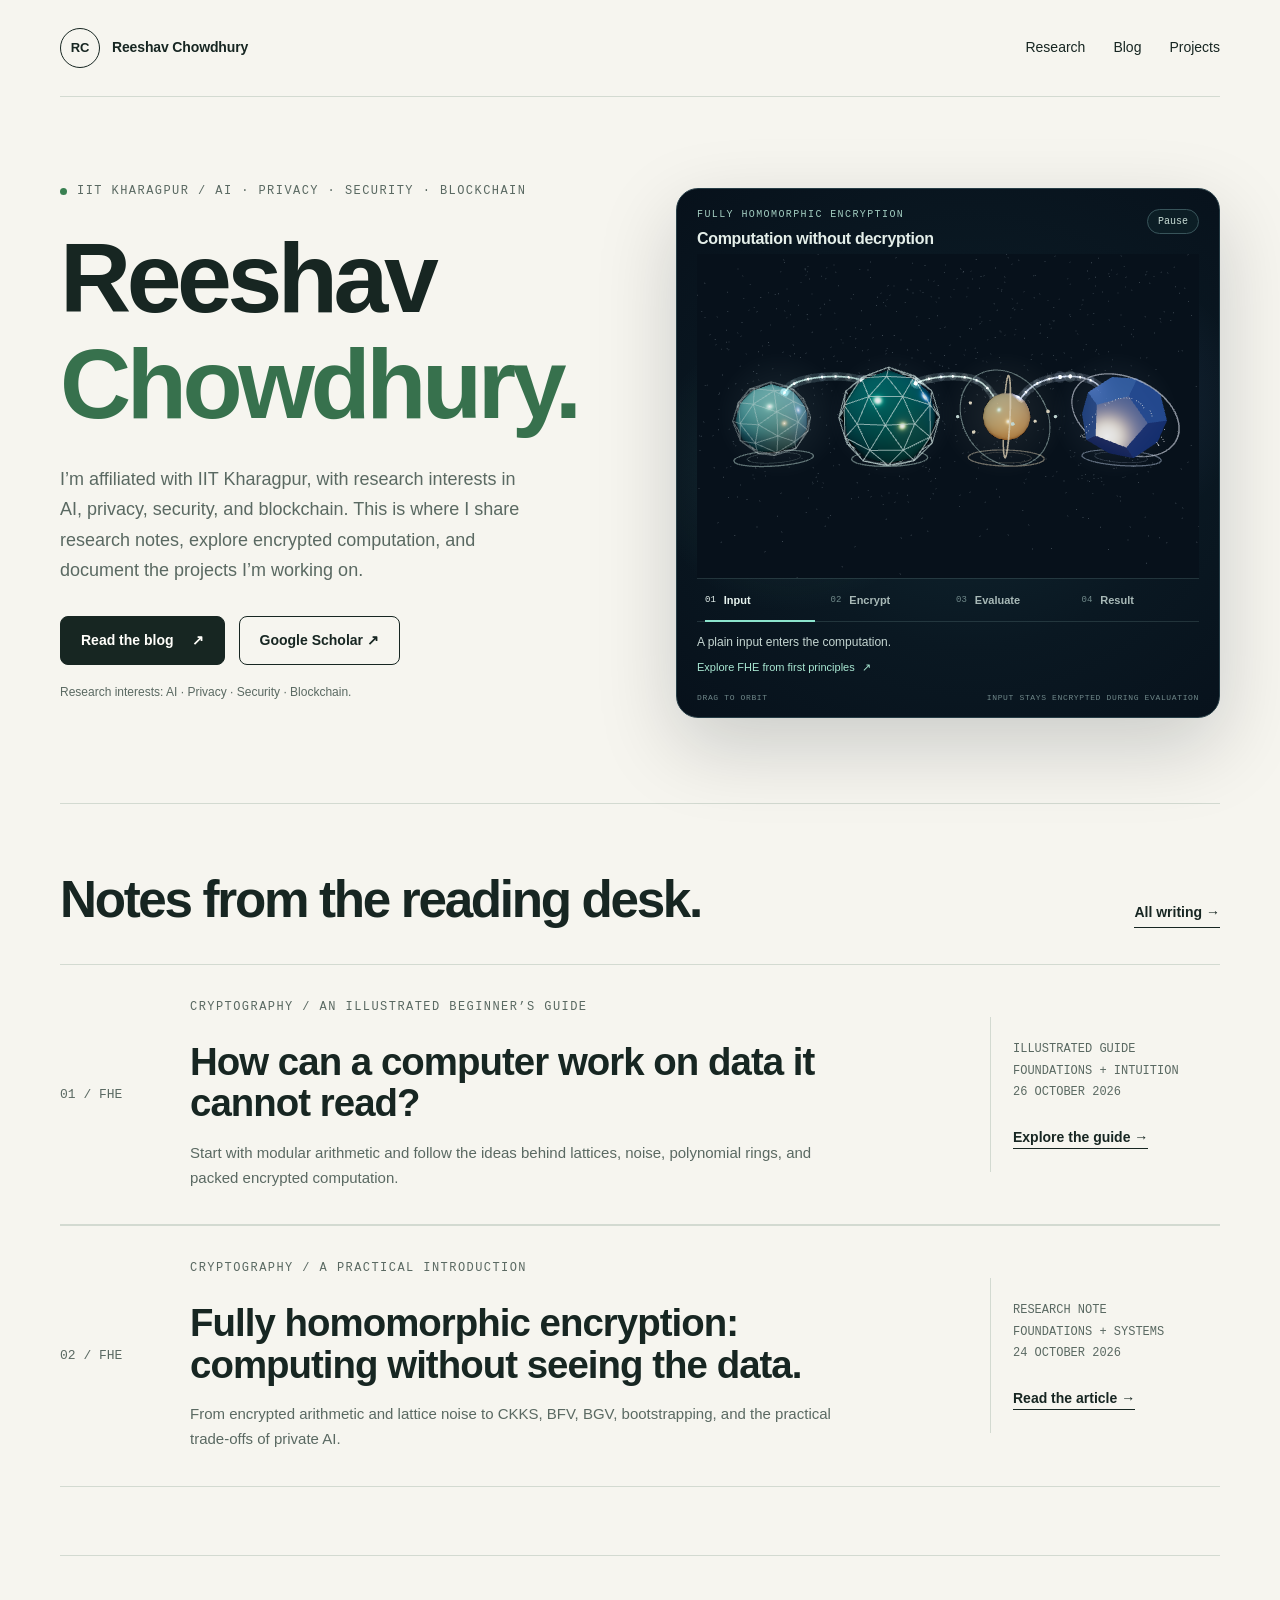
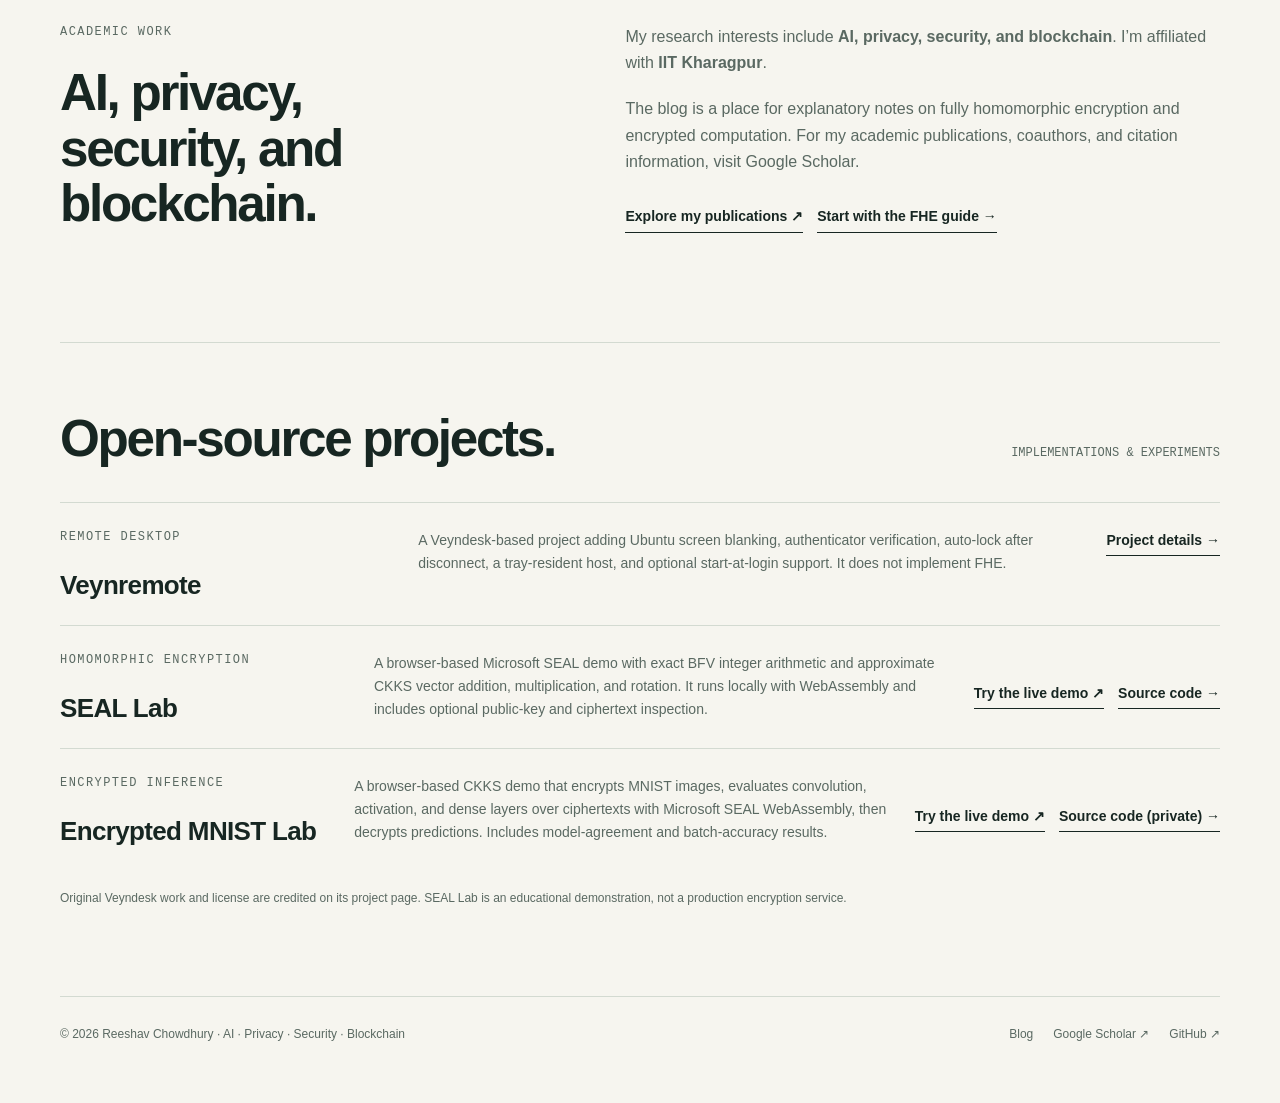
==== commit 12ebfa9f: "Document Veynremote login startup" ====
--- a/index.html
+++ b/index.html
@@ -10,5 +10,5 @@
 <div class="hero-art fhe-visual"><div class="fhe-visual-top"><div><span class="fhe-kicker">FULLY HOMOMORPHIC ENCRYPTION</span><span class="fhe-subtitle">Computation without decryption</span></div><button class="fhe-motion-button" id="fhe-motion-toggle" type="button" aria-pressed="true">Pause</button></div><div class="fhe-canvas-wrap"><canvas id="fhe-canvas" aria-label="Animated 3D visualization of an input being encrypted, evaluated while encrypted, and returned as an encrypted result."></canvas><p class="fhe-fallback" id="fhe-fallback">x → Enc(x) → Eval(f) → Enc(f(x))</p></div><div class="fhe-stage-list" role="group" aria-label="Explore FHE steps"><button type="button" data-fhe-step="0" aria-pressed="true" class="is-active"><span>01</span><b>Input</b></button><button type="button" data-fhe-step="1" aria-pressed="false"><span>02</span><b>Encrypt</b></button><button type="button" data-fhe-step="2" aria-pressed="false"><span>03</span><b>Evaluate</b></button><button type="button" data-fhe-step="3" aria-pressed="false"><span>04</span><b>Result</b></button></div><p class="fhe-stage-caption" id="fhe-stage-caption" aria-live="polite">A plain input enters the computation.</p><a class="fhe-guide-link" href="/blog/fhe-from-first-principles/">Explore FHE from first principles <span aria-hidden="true">↗</span></a><div class="fhe-visual-bottom"><span>DRAG TO ORBIT</span><span>INPUT STAYS ENCRYPTED DURING EVALUATION</span></div></div></section>
 <section class="section" id="writing" aria-labelledby="writing-title"><div class="section-top"><h2 id="writing-title">Notes from the reading desk.</h2><a class="text-link" href="/blog/">All writing →</a></div><article class="writing-card"><span class="writing-index">01 / FHE</span><div><div class="eyebrow">Cryptography / An illustrated beginner’s guide</div><h3><a href="/blog/fhe-from-first-principles/">How can a computer work on data it cannot read?</a></h3><p>Start with modular arithmetic and follow the ideas behind lattices, noise, polynomial rings, and packed encrypted computation.</p></div><div class="writing-aside"><p>ILLUSTRATED GUIDE<br>FOUNDATIONS + INTUITION<br>26 OCTOBER 2026</p><a class="text-link" href="/blog/fhe-from-first-principles/">Explore the guide →</a></div></article><article class="writing-card"><span class="writing-index">02 / FHE</span><div><div class="eyebrow">Cryptography / A practical introduction</div><h3><a href="/blog/fully-homomorphic-encryption/">Fully homomorphic encryption: computing without seeing the data.</a></h3><p>From encrypted arithmetic and lattice noise to CKKS, BFV, BGV, bootstrapping, and the practical trade-offs of private AI.</p></div><div class="writing-aside"><p>RESEARCH NOTE<br>FOUNDATIONS + SYSTEMS<br>24 OCTOBER 2026</p><a class="text-link" href="/blog/fully-homomorphic-encryption/">Read the article →</a></div></article></section>
 <section class="section" id="research" aria-labelledby="research-title"><div class="about-grid"><div><div class="eyebrow">Academic work</div><h2 id="research-title">AI, privacy,<br>security, and<br>blockchain.</h2></div><div><p>My research interests include <strong>AI, privacy, security, and blockchain</strong>. I’m affiliated with <strong>IIT Kharagpur</strong>.</p><p>The blog is a place for explanatory notes on fully homomorphic encryption and encrypted computation. For my academic publications, coauthors, and citation information, visit Google Scholar.</p><div class="actions"><a class="text-link" href="https://scholar.google.com/citations?user=WjMcQ4EAAAAJ&amp;hl=en">Explore my publications ↗</a><a class="text-link" href="/blog/fully-homomorphic-encryption/">Start with the FHE guide →</a></div></div></div></section>
-<section class="section" id="projects" aria-labelledby="projects-title"><div class="section-top"><h2 id="projects-title">Open-source projects.</h2><span class="meta">IMPLEMENTATIONS &amp; EXPERIMENTS</span></div><article class="project-compact"><div><div class="eyebrow">Remote desktop</div><h3>Veynremote</h3></div><p>A Veyndesk-based project adding Ubuntu screen blanking, authenticator verification, auto-lock after disconnect, and a tray-resident host that stays available when its main window closes. It does not implement FHE.</p><a class="text-link" href="/veynremote/">Project details →</a></article><article class="project-compact"><div><div class="eyebrow">Homomorphic encryption</div><h3>SEAL Lab</h3></div><p>A browser-based Microsoft SEAL demo with exact BFV integer arithmetic and approximate CKKS vector addition, multiplication, and rotation. It runs locally with WebAssembly and includes optional public-key and ciphertext inspection.</p><div class="actions"><a class="text-link" href="https://seal-encrypted-computing-demo.vercel.app/">Try the live demo ↗</a><a class="text-link" href="https://github.com/ReeshavChowdhury/seal-encrypted-computing-demo">Source code →</a></div></article><article class="project-compact"><div><div class="eyebrow">Encrypted inference</div><h3>Encrypted MNIST Lab</h3></div><p>A browser-based CKKS demo that encrypts MNIST images, evaluates convolution, activation, and dense layers over ciphertexts with Microsoft SEAL WebAssembly, then decrypts predictions. Includes model-agreement and batch-accuracy results.</p><div class="actions"><a class="text-link" href="https://encrypted-mnist-lab.vercel.app/">Try the live demo ↗</a><a class="text-link" href="https://github.com/ReeshavChowdhury/encrypted-mnist-lab">Source code (private) →</a></div></article><p class="small-note">Original Veyndesk work and license are credited on its project page. SEAL Lab is an educational demonstration, not a production encryption service.</p></section>
+<section class="section" id="projects" aria-labelledby="projects-title"><div class="section-top"><h2 id="projects-title">Open-source projects.</h2><span class="meta">IMPLEMENTATIONS &amp; EXPERIMENTS</span></div><article class="project-compact"><div><div class="eyebrow">Remote desktop</div><h3>Veynremote</h3></div><p>A Veyndesk-based project adding Ubuntu screen blanking, authenticator verification, auto-lock after disconnect, a tray-resident host, and optional start-at-login support. It does not implement FHE.</p><a class="text-link" href="/veynremote/">Project details →</a></article><article class="project-compact"><div><div class="eyebrow">Homomorphic encryption</div><h3>SEAL Lab</h3></div><p>A browser-based Microsoft SEAL demo with exact BFV integer arithmetic and approximate CKKS vector addition, multiplication, and rotation. It runs locally with WebAssembly and includes optional public-key and ciphertext inspection.</p><div class="actions"><a class="text-link" href="https://seal-encrypted-computing-demo.vercel.app/">Try the live demo ↗</a><a class="text-link" href="https://github.com/ReeshavChowdhury/seal-encrypted-computing-demo">Source code →</a></div></article><article class="project-compact"><div><div class="eyebrow">Encrypted inference</div><h3>Encrypted MNIST Lab</h3></div><p>A browser-based CKKS demo that encrypts MNIST images, evaluates convolution, activation, and dense layers over ciphertexts with Microsoft SEAL WebAssembly, then decrypts predictions. Includes model-agreement and batch-accuracy results.</p><div class="actions"><a class="text-link" href="https://encrypted-mnist-lab.vercel.app/">Try the live demo ↗</a><a class="text-link" href="https://github.com/ReeshavChowdhury/encrypted-mnist-lab">Source code (private) →</a></div></article><p class="small-note">Original Veyndesk work and license are credited on its project page. SEAL Lab is an educational demonstration, not a production encryption service.</p></section>
 </main><footer class="footer"><p>© 2026 Reeshav Chowdhury · AI · Privacy · Security · Blockchain</p><div><a href="/blog/">Blog</a><a href="https://scholar.google.com/citations?user=WjMcQ4EAAAAJ&amp;hl=en">Google Scholar ↗</a><a href="https://github.com/ReeshavChowdhury">GitHub ↗</a></div></footer></div></body></html>
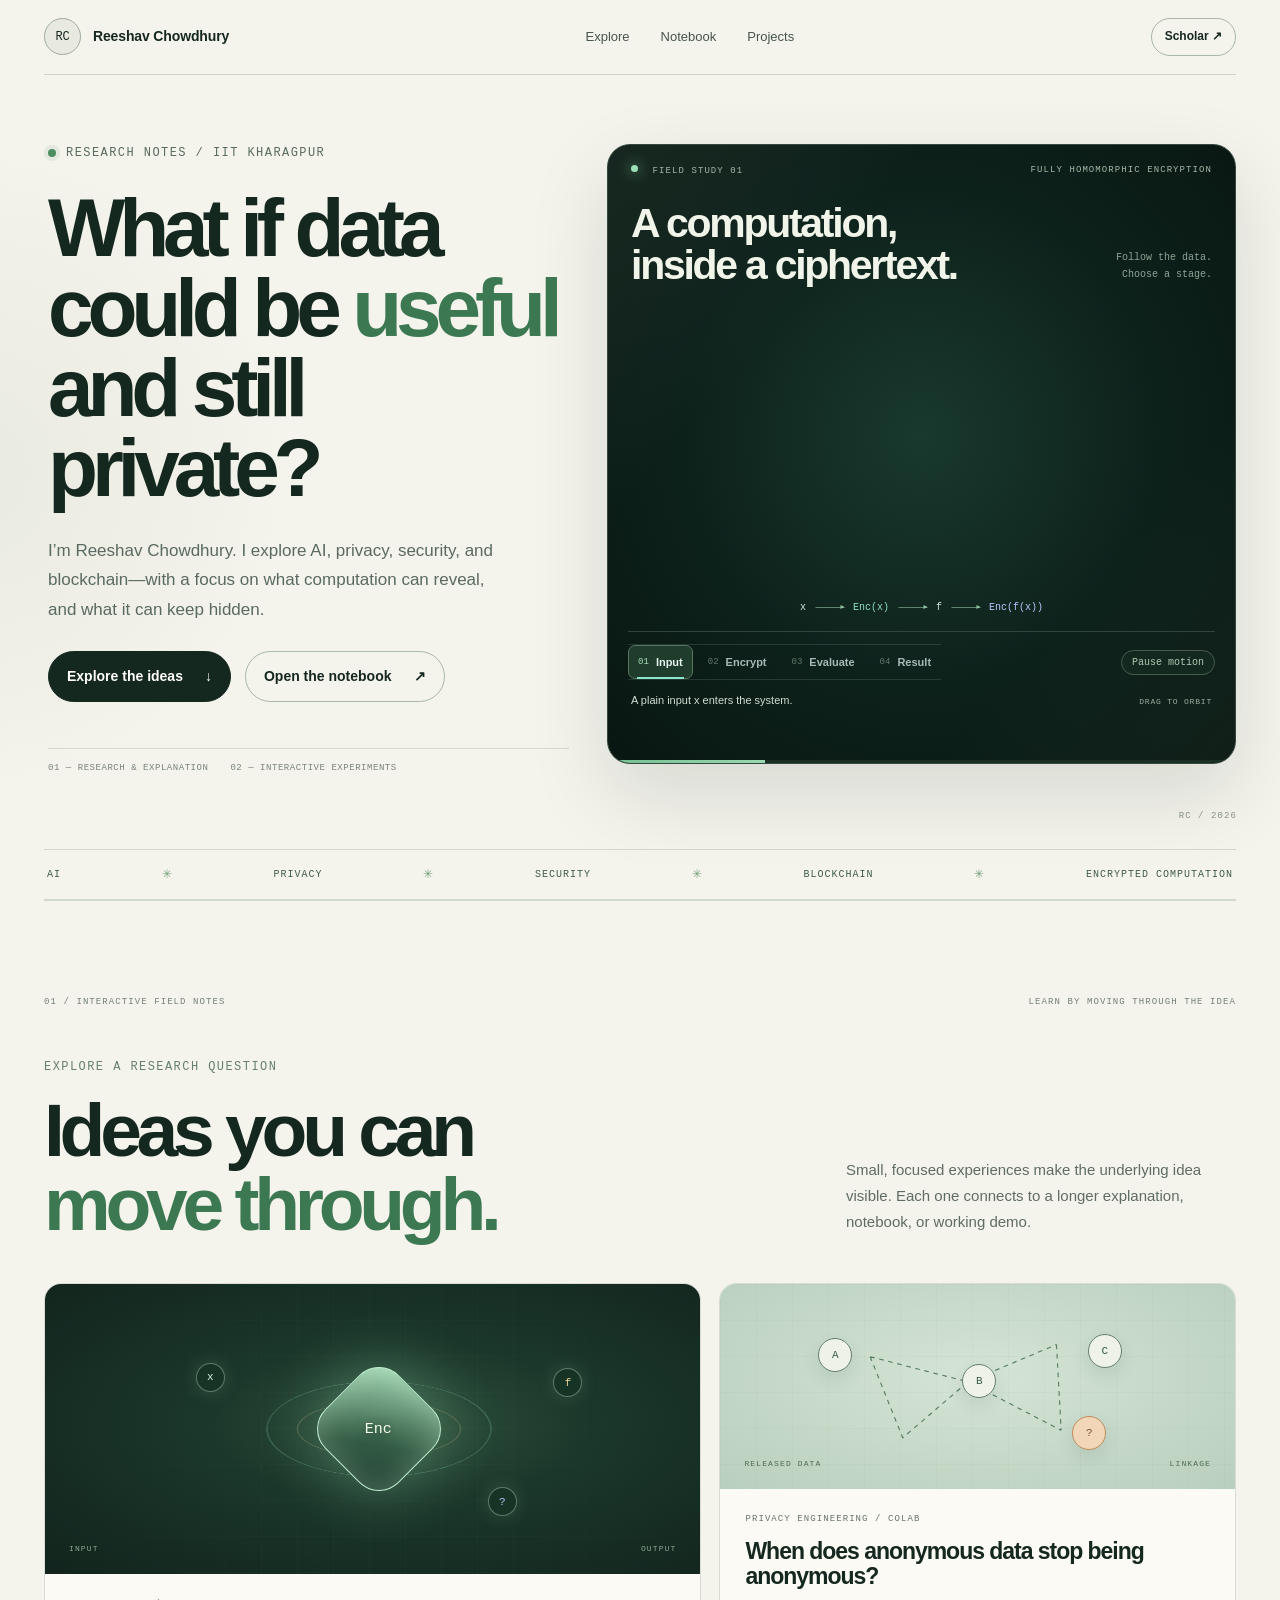
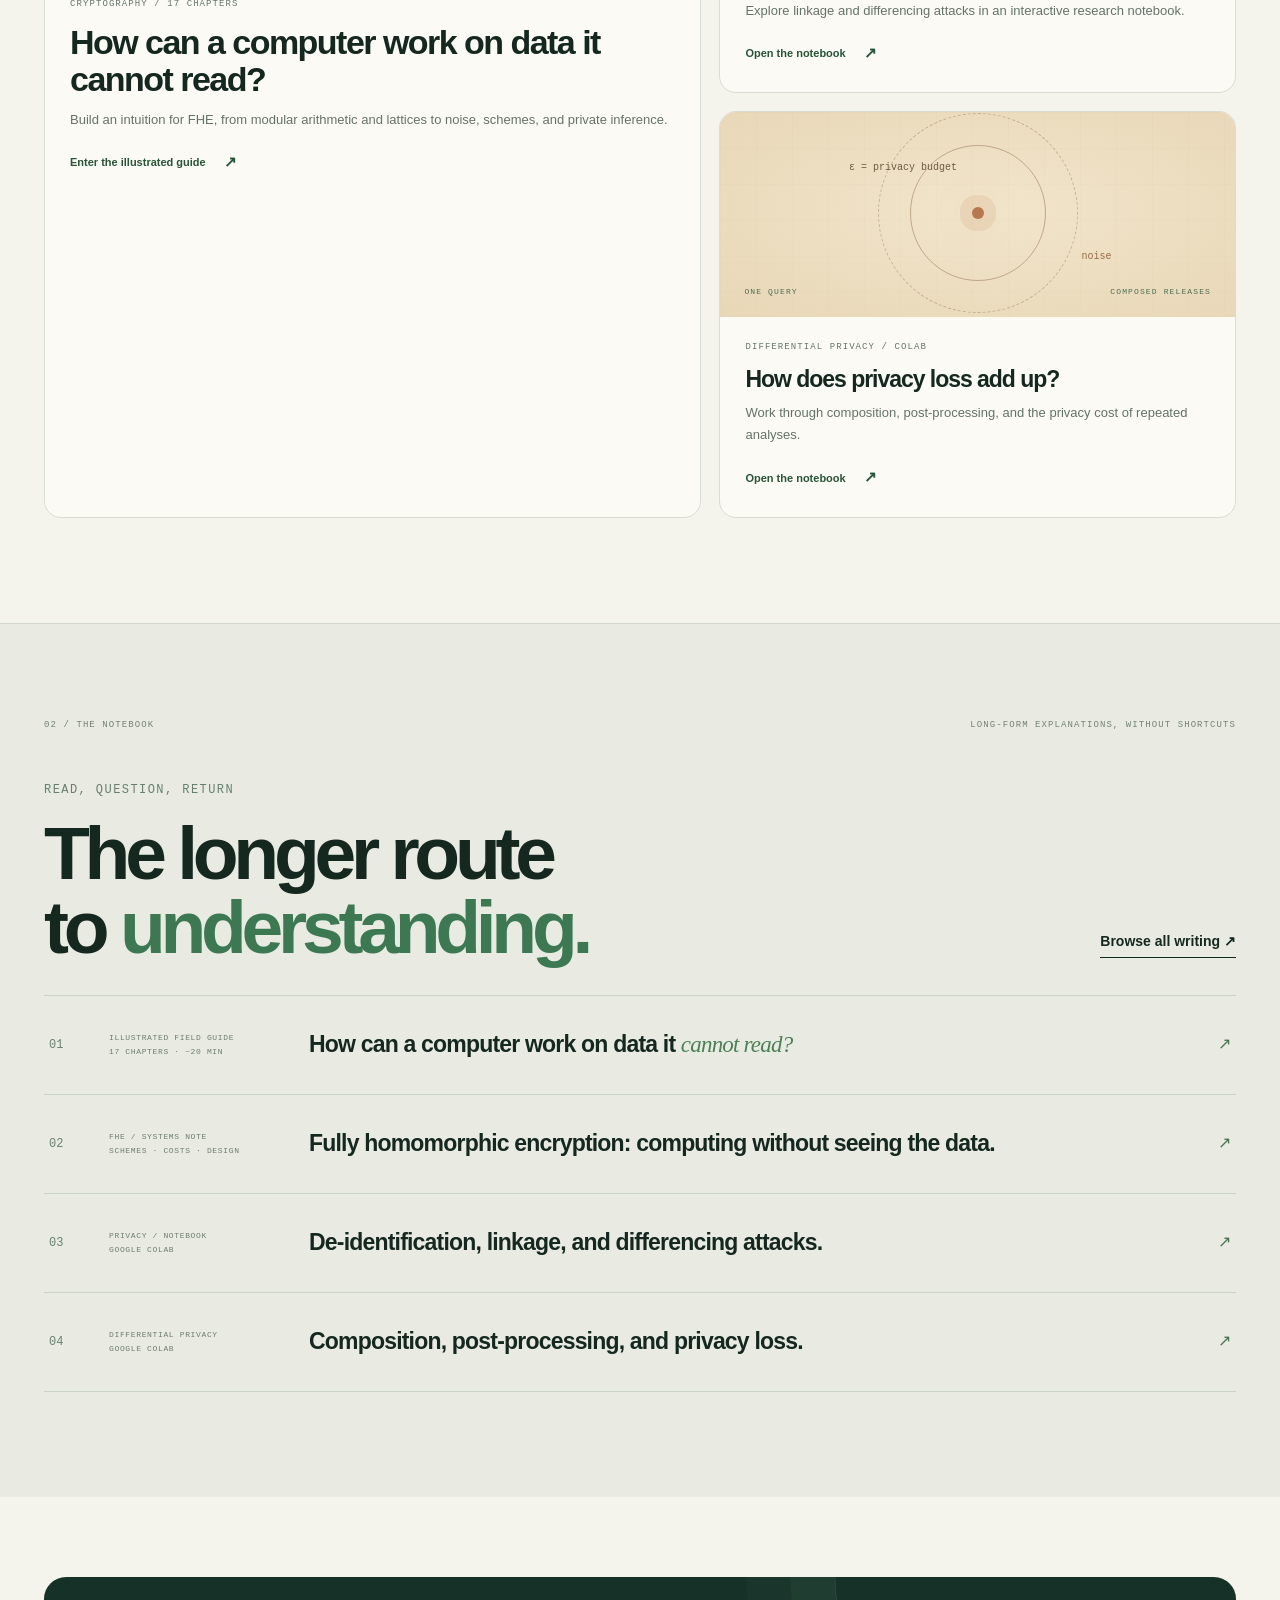
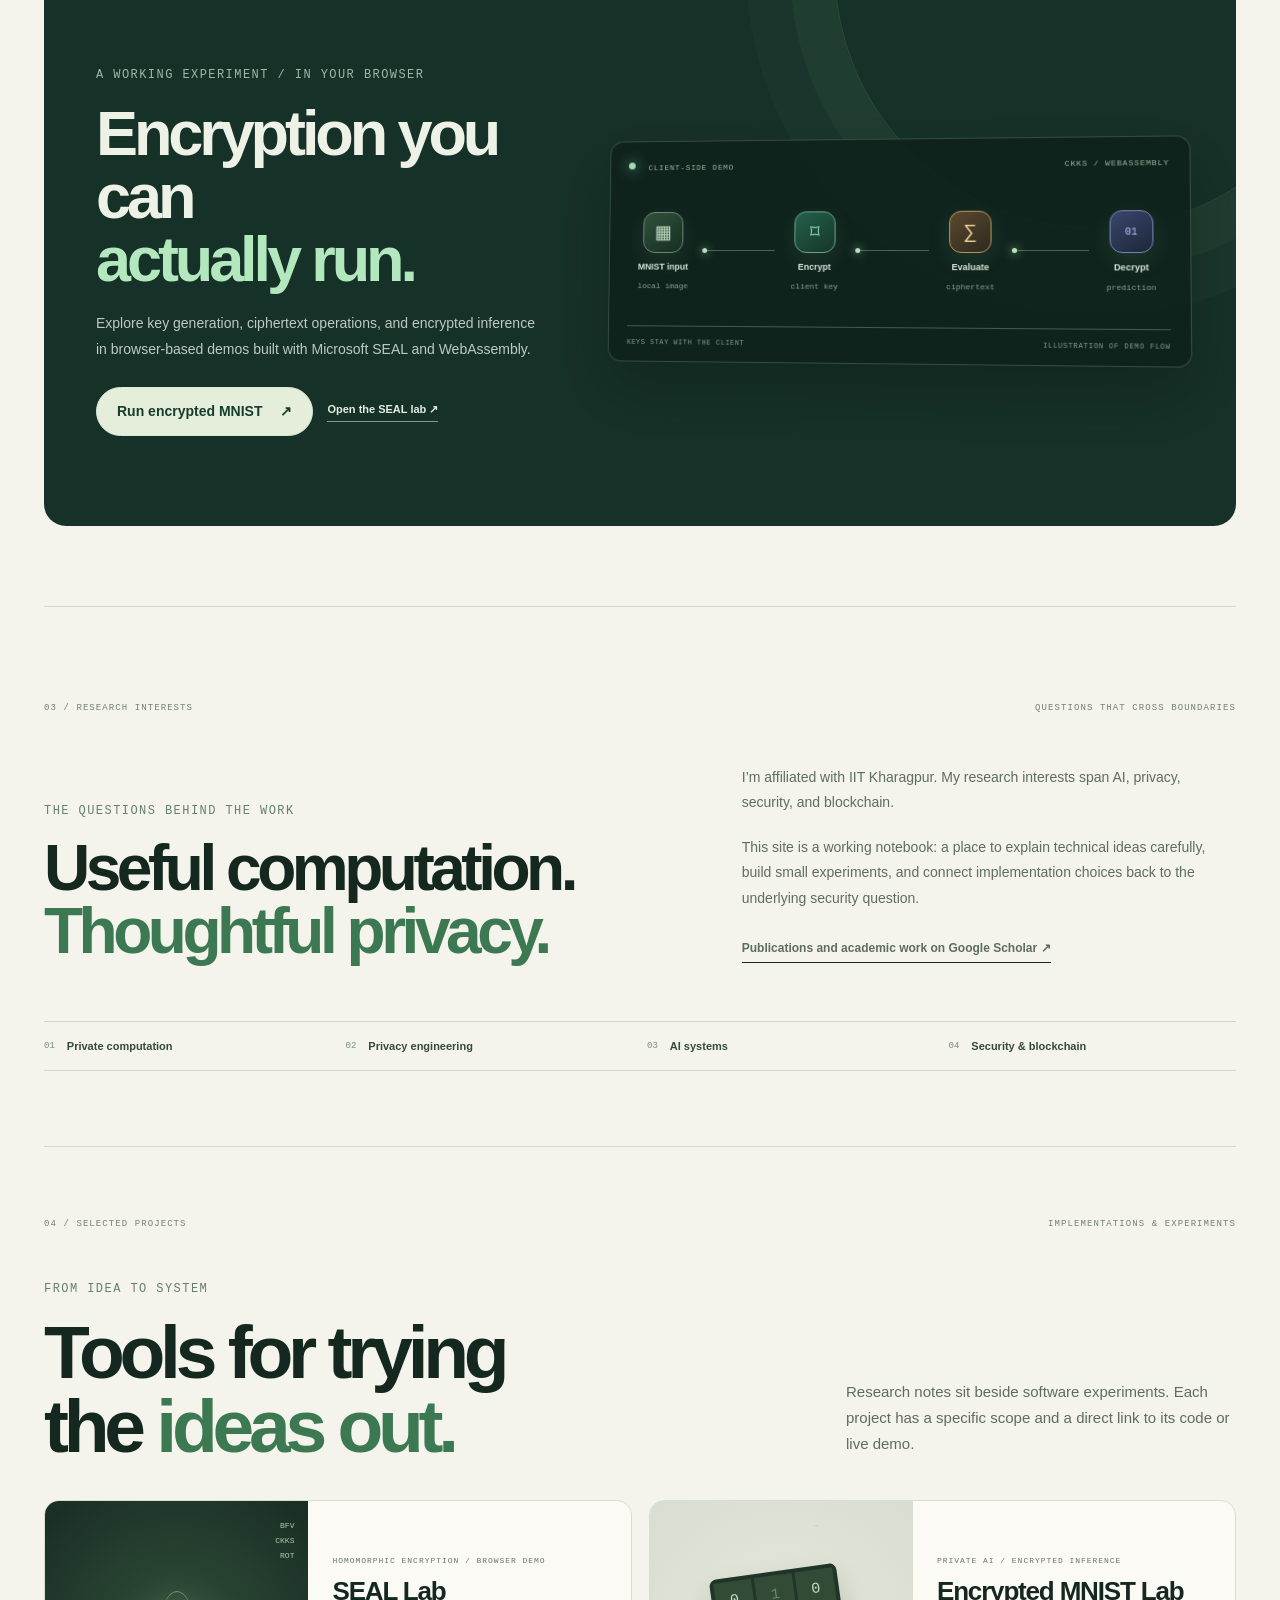
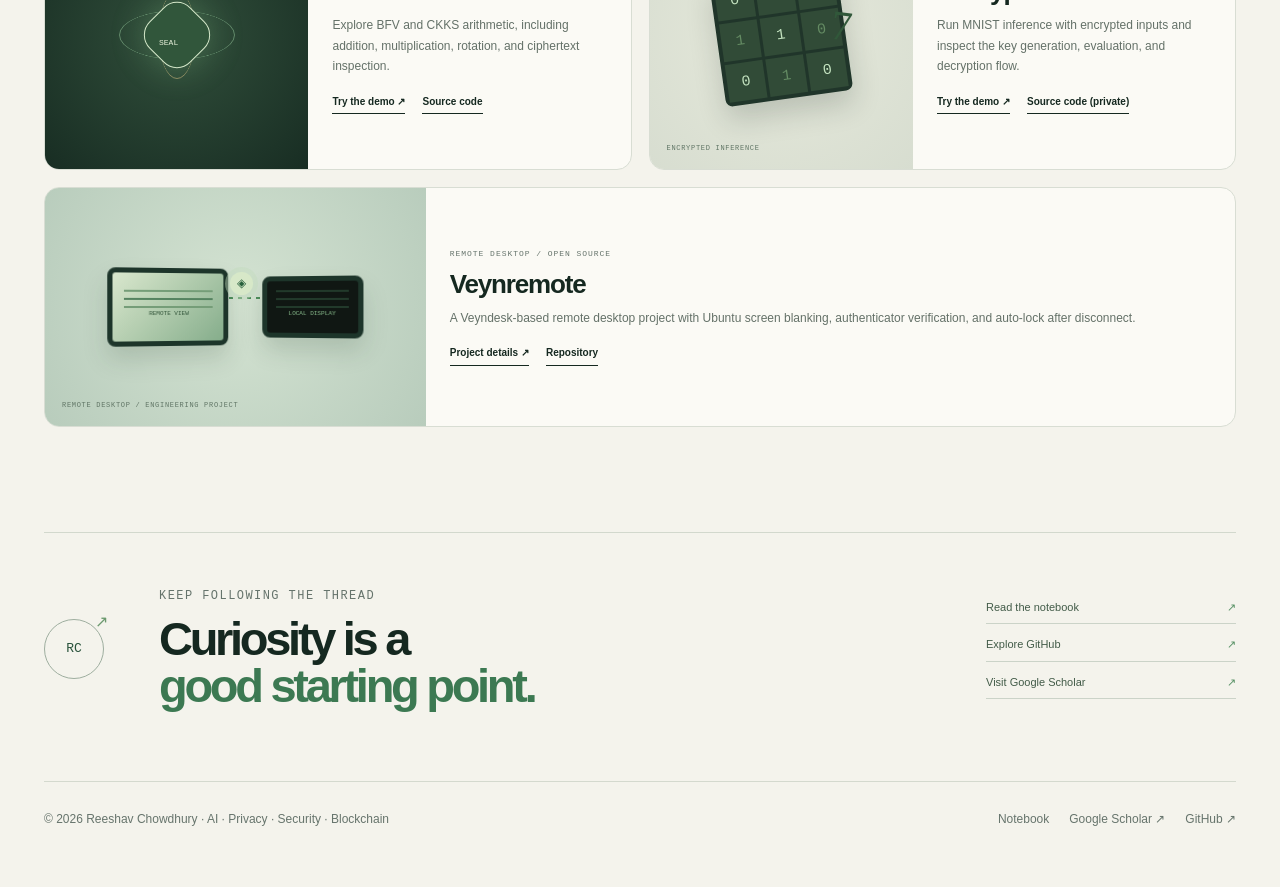
==== commit 97d481b7: "Redesign research site with interactive FHE experience" ====
--- a/index.html
+++ b/index.html
@@ -1,14 +1,114 @@
 <!doctype html>
-<html lang="en"><head>
-<meta charset="utf-8"><meta name="viewport" content="width=device-width, initial-scale=1">
-<title>Reeshav Chowdhury — AI, privacy, security &amp; blockchain</title><meta name="description" content="Reeshav Chowdhury, IIT Kharagpur. Research interests in AI, privacy, security, and blockchain, with notes on encrypted computation and differential privacy.">
+<html lang="en">
+<head>
+<meta charset="utf-8">
+<meta name="viewport" content="width=device-width, initial-scale=1">
+<title>Reeshav Chowdhury — Private computation, AI and security</title>
+<meta name="description" content="Research notes and interactive explorations by Reeshav Chowdhury, affiliated with IIT Kharagpur. AI, privacy, security, blockchain, and homomorphic encryption.">
 <link rel="canonical" href="https://reeshavchowdhury.github.io/">
-<meta property="og:type" content="website"><meta property="og:title" content="Reeshav Chowdhury — AI, privacy, security &amp; blockchain"><meta property="og:description" content="Reeshav Chowdhury, IIT Kharagpur. Research interests in AI, privacy, security, and blockchain, with notes on encrypted computation and differential privacy."><meta property="og:url" content="https://reeshavchowdhury.github.io/"><meta property="og:image" content="https://reeshavchowdhury.github.io/assets/research-card.png"><meta name="twitter:card" content="summary_large_image"><meta name="theme-color" content="#f6f5ef">
-<link rel="icon" href="/assets/favicon.svg" type="image/svg+xml"><link rel="stylesheet" href="/assets/site.css"><script type="importmap">{"imports":{"three":"/assets/vendor/three-r180/three.module.min.js"}}</script><script src="/assets/site.js" defer></script><script type="module" src="/assets/fhe-scene.js"></script>
-<script type="application/ld+json">{"@context":"https://schema.org","@type":"ProfilePage","url":"https://reeshavchowdhury.github.io/","name":"Reeshav Chowdhury \u2014 AI, privacy, security, and blockchain","mainEntity":{"@type":"Person","name":"Reeshav Chowdhury","url":"https://reeshavchowdhury.github.io/","sameAs":["https://github.com/ReeshavChowdhury","https://scholar.google.com/citations?user=WjMcQ4EAAAAJ&hl=en"],"affiliation":{"@type":"Organization","name":"Indian Institute of Technology Kharagpur"},"knowsAbout":["Artificial intelligence","Privacy","Security","Blockchain"]}}</script></head><body><a class="skip" href="#main">Skip to content</a><div class="wrap"><header class="header"><a class="brand" href="/" aria-label="Reeshav Chowdhury home"><span class="monogram">RC</span><span class="name">Reeshav Chowdhury</span></a><nav class="nav" aria-label="Main navigation"><a href="/#research">Research</a><a href="/blog/">Blog</a><a href="/#projects">Projects</a></nav></header>
-<main id="main"><section class="hero" aria-labelledby="intro-title"><div><div class="eyebrow"><span class="dot"></span>IIT Kharagpur / AI · Privacy · Security · Blockchain</div><h1 id="intro-title">Reeshav<br><span class="accent">Chowdhury.</span></h1><p class="lede">I’m affiliated with IIT Kharagpur, with research interests in AI, privacy, security, and blockchain. This is where I share research notes, explore encrypted computation, and document the projects I’m working on.</p><div class="actions"><a class="button" href="/blog/">Read the blog <span aria-hidden="true">↗</span></a><a class="button secondary" href="https://scholar.google.com/citations?user=WjMcQ4EAAAAJ&amp;hl=en">Google Scholar ↗</a></div><p class="small-note">Research interests: AI · Privacy · Security · Blockchain.</p></div>
-<div class="hero-art fhe-visual"><div class="fhe-visual-top"><div><span class="fhe-kicker">FULLY HOMOMORPHIC ENCRYPTION</span><span class="fhe-subtitle">Computation without decryption</span></div><button class="fhe-motion-button" id="fhe-motion-toggle" type="button" aria-pressed="true">Pause</button></div><div class="fhe-canvas-wrap"><canvas id="fhe-canvas" aria-label="Animated 3D visualization of an input being encrypted, evaluated while encrypted, and returned as an encrypted result."></canvas><p class="fhe-fallback" id="fhe-fallback">x → Enc(x) → Eval(f) → Enc(f(x))</p></div><div class="fhe-stage-list" role="group" aria-label="Explore FHE steps"><button type="button" data-fhe-step="0" aria-pressed="true" class="is-active"><span>01</span><b>Input</b></button><button type="button" data-fhe-step="1" aria-pressed="false"><span>02</span><b>Encrypt</b></button><button type="button" data-fhe-step="2" aria-pressed="false"><span>03</span><b>Evaluate</b></button><button type="button" data-fhe-step="3" aria-pressed="false"><span>04</span><b>Result</b></button></div><p class="fhe-stage-caption" id="fhe-stage-caption" aria-live="polite">A plain input enters the computation.</p><a class="fhe-guide-link" href="/blog/fhe-from-first-principles/">Explore FHE from first principles <span aria-hidden="true">↗</span></a><div class="fhe-visual-bottom"><span>DRAG TO ORBIT</span><span>INPUT STAYS ENCRYPTED DURING EVALUATION</span></div></div></section>
-<section class="section" id="writing" aria-labelledby="writing-title"><div class="section-top"><h2 id="writing-title">Notes from the reading desk.</h2><a class="text-link" href="/blog/">All writing →</a></div><article class="writing-card"><span class="writing-index">01 / FHE</span><div><div class="eyebrow">Cryptography / An illustrated beginner’s guide</div><h3><a href="/blog/fhe-from-first-principles/">How can a computer work on data it cannot read?</a></h3><p>Start with modular arithmetic and follow the ideas behind lattices, noise, polynomial rings, and packed encrypted computation.</p></div><div class="writing-aside"><p>ILLUSTRATED GUIDE<br>FOUNDATIONS + INTUITION<br>26 OCTOBER 2026</p><a class="text-link" href="/blog/fhe-from-first-principles/">Explore the guide →</a></div></article><article class="writing-card"><span class="writing-index">02 / FHE</span><div><div class="eyebrow">Cryptography / A practical introduction</div><h3><a href="/blog/fully-homomorphic-encryption/">Fully homomorphic encryption: computing without seeing the data.</a></h3><p>From encrypted arithmetic and lattice noise to CKKS, BFV, BGV, bootstrapping, and the practical trade-offs of private AI.</p></div><div class="writing-aside"><p>RESEARCH NOTE<br>FOUNDATIONS + SYSTEMS<br>24 OCTOBER 2026</p><a class="text-link" href="/blog/fully-homomorphic-encryption/">Read the article →</a></div></article></section>
-<section class="section" id="research" aria-labelledby="research-title"><div class="about-grid"><div><div class="eyebrow">Academic work</div><h2 id="research-title">AI, privacy,<br>security, and<br>blockchain.</h2></div><div><p>My research interests include <strong>AI, privacy, security, and blockchain</strong>. I’m affiliated with <strong>IIT Kharagpur</strong>.</p><p>The blog is a place for explanatory notes on fully homomorphic encryption and encrypted computation. For my academic publications, coauthors, and citation information, visit Google Scholar.</p><div class="actions"><a class="text-link" href="https://scholar.google.com/citations?user=WjMcQ4EAAAAJ&amp;hl=en">Explore my publications ↗</a><a class="text-link" href="/blog/fully-homomorphic-encryption/">Start with the FHE guide →</a></div></div></div></section>
-<section class="section" id="projects" aria-labelledby="projects-title"><div class="section-top"><h2 id="projects-title">Open-source projects.</h2><span class="meta">IMPLEMENTATIONS &amp; EXPERIMENTS</span></div><article class="project-compact"><div><div class="eyebrow">Remote desktop</div><h3>Veynremote</h3></div><p>A Veyndesk-based project adding Ubuntu screen blanking, authenticator verification, auto-lock after disconnect, a tray-resident host, and optional start-at-login support. It does not implement FHE.</p><a class="text-link" href="/veynremote/">Project details →</a></article><article class="project-compact"><div><div class="eyebrow">Homomorphic encryption</div><h3>SEAL Lab</h3></div><p>A browser-based Microsoft SEAL demo with exact BFV integer arithmetic and approximate CKKS vector addition, multiplication, and rotation. It runs locally with WebAssembly and includes optional public-key and ciphertext inspection.</p><div class="actions"><a class="text-link" href="https://seal-encrypted-computing-demo.vercel.app/">Try the live demo ↗</a><a class="text-link" href="https://github.com/ReeshavChowdhury/seal-encrypted-computing-demo">Source code →</a></div></article><article class="project-compact"><div><div class="eyebrow">Encrypted inference</div><h3>Encrypted MNIST Lab</h3></div><p>A browser-based CKKS demo that encrypts MNIST images, evaluates convolution, activation, and dense layers over ciphertexts with Microsoft SEAL WebAssembly, then decrypts predictions. Includes model-agreement and batch-accuracy results.</p><div class="actions"><a class="text-link" href="https://encrypted-mnist-lab.vercel.app/">Try the live demo ↗</a><a class="text-link" href="https://github.com/ReeshavChowdhury/encrypted-mnist-lab">Source code (private) →</a></div></article><p class="small-note">Original Veyndesk work and license are credited on its project page. SEAL Lab is an educational demonstration, not a production encryption service.</p></section>
-</main><footer class="footer"><p>© 2026 Reeshav Chowdhury · AI · Privacy · Security · Blockchain</p><div><a href="/blog/">Blog</a><a href="https://scholar.google.com/citations?user=WjMcQ4EAAAAJ&amp;hl=en">Google Scholar ↗</a><a href="https://github.com/ReeshavChowdhury">GitHub ↗</a></div></footer></div></body></html>
+<meta property="og:type" content="website"><meta property="og:title" content="Reeshav Chowdhury — Private computation, AI and security"><meta property="og:description" content="Research notes and interactive explorations in AI, privacy, security, blockchain, and encrypted computation."><meta property="og:url" content="https://reeshavchowdhury.github.io/"><meta property="og:image" content="https://reeshavchowdhury.github.io/assets/research-card.png"><meta name="twitter:card" content="summary_large_image"><meta name="theme-color" content="#f6f5ef">
+<link rel="icon" href="/assets/favicon.svg" type="image/svg+xml"><link rel="stylesheet" href="/assets/site.css">
+<script type="importmap">{"imports":{"three":"/assets/vendor/three-r180/three.module.min.js"}}</script>
+<script src="/assets/site.js" defer></script><script type="module" src="/assets/fhe-scene.js"></script>
+<script type="application/ld+json">{"@context":"https://schema.org","@type":"ProfilePage","url":"https://reeshavchowdhury.github.io/","name":"Reeshav Chowdhury — AI, privacy, security, and blockchain","mainEntity":{"@type":"Person","name":"Reeshav Chowdhury","url":"https://reeshavchowdhury.github.io/","sameAs":["https://github.com/ReeshavChowdhury","https://scholar.google.com/citations?user=WjMcQ4EAAAAJ&hl=en"],"affiliation":{"@type":"Organization","name":"Indian Institute of Technology Kharagpur"},"knowsAbout":["Artificial intelligence","Privacy","Security","Blockchain"]}}</script>
+</head>
+<body class="home-redesign">
+<a class="skip" href="#main">Skip to content</a>
+<div class="wrap">
+  <header class="header home-header">
+    <a class="brand" href="/" aria-label="Reeshav Chowdhury home"><span class="monogram">RC</span><span class="name">Reeshav Chowdhury</span></a>
+    <nav class="nav" aria-label="Main navigation"><a href="#explore">Explore</a><a href="/blog/">Notebook</a><a href="#work">Projects</a></nav>
+    <a class="header-scholar" href="https://scholar.google.com/citations?user=WjMcQ4EAAAAJ&amp;hl=en">Scholar <span aria-hidden="true">↗</span></a>
+  </header>
+
+  <main id="main">
+    <section class="home-hero" aria-labelledby="intro-title">
+      <div class="hero-copy">
+        <div class="eyebrow"><span class="dot"></span>Research notes / IIT Kharagpur</div>
+        <h1 id="intro-title">What if data<br>could be <span class="accent">useful</span><br>and still private?</h1>
+        <p class="lede">I’m Reeshav Chowdhury. I explore AI, privacy, security, and blockchain—with a focus on what computation can reveal, and what it can keep hidden.</p>
+        <div class="actions"><a class="button" href="#explore">Explore the ideas <span aria-hidden="true">↓</span></a><a class="button secondary" href="/blog/">Open the notebook <span aria-hidden="true">↗</span></a></div>
+        <div class="hero-footnote"><span>01 — Research &amp; explanation</span><span>02 — Interactive experiments</span></div>
+      </div>
+
+      <div class="hero-lab" aria-label="Interactive 3D explanation of fully homomorphic encryption">
+        <div class="lab-topline"><span><i class="live-dot"></i> FIELD STUDY 01</span><span>FULLY HOMOMORPHIC ENCRYPTION</span></div>
+        <div class="lab-heading"><h2>A computation,<br>inside a ciphertext.</h2><p>Follow the data.<br>Choose a stage.</p></div>
+        <div class="lab-3d-wrap">
+          <canvas id="fhe-canvas" aria-label="Interactive 3D view of input, encryption, evaluation, and encrypted result. Drag to orbit the view."></canvas>
+          <p class="fhe-fallback" id="fhe-fallback">x → Enc(x) → Eval(f) → Enc(f(x))</p>
+          <div class="lab-equation" aria-hidden="true"><span>x</span><i></i><span class="eq-lock">Enc(x)</span><i></i><span>f</span><i></i><span class="eq-result">Enc(f(x))</span></div>
+        </div>
+        <div class="lab-controls">
+          <div class="fhe-stage-list" role="group" aria-label="Explore FHE steps">
+            <button type="button" data-fhe-step="0" aria-pressed="true" class="is-active"><span>01</span><b>Input</b></button>
+            <button type="button" data-fhe-step="1" aria-pressed="false"><span>02</span><b>Encrypt</b></button>
+            <button type="button" data-fhe-step="2" aria-pressed="false"><span>03</span><b>Evaluate</b></button>
+            <button type="button" data-fhe-step="3" aria-pressed="false"><span>04</span><b>Result</b></button>
+          </div>
+          <button class="fhe-motion-button" id="fhe-motion-toggle" type="button" aria-pressed="true">Pause motion</button>
+        </div>
+        <div class="lab-bottomline"><p class="fhe-stage-caption" id="fhe-stage-caption" aria-live="polite">A plain input x enters the system.</p><span>DRAG TO ORBIT</span></div>
+        <div class="lab-progress" aria-hidden="true"><span></span></div>
+      </div>
+      <div class="hero-index" aria-hidden="true">RC / 2026</div>
+    </section>
+
+    <section class="signal-strip" aria-label="Research themes"><span>AI</span><i>✳</i><span>PRIVACY</span><i>✳</i><span>SECURITY</span><i>✳</i><span>BLOCKCHAIN</span><i>✳</i><span>ENCRYPTED COMPUTATION</span></section>
+
+    <section class="home-section explore-section" id="explore" aria-labelledby="explore-title">
+      <div class="section-label"><span>01 / INTERACTIVE FIELD NOTES</span><span>LEARN BY MOVING THROUGH THE IDEA</span></div>
+      <div class="section-heading"><div><div class="eyebrow">Explore a research question</div><h2 id="explore-title">Ideas you can<br><span class="accent">move through.</span></h2></div><p>Small, focused experiences make the underlying idea visible. Each one connects to a longer explanation, notebook, or working demo.</p></div>
+      <div class="field-grid">
+        <a class="field-card field-primary" href="/blog/fhe-from-first-principles/">
+          <div class="field-art art-cipher" aria-hidden="true"><div class="art-orbit orbit-a"></div><div class="art-orbit orbit-b"></div><div class="art-cipher-core"><span>Enc</span></div><span class="art-particle p-a">x</span><span class="art-particle p-b">f</span><span class="art-particle p-c">?</span><span class="art-label-left">INPUT</span><span class="art-label-right">OUTPUT</span></div>
+          <div class="field-card-copy"><div class="eyebrow">Cryptography / 17 chapters</div><h3>How can a computer work on data it cannot read?</h3><p>Build an intuition for FHE, from modular arithmetic and lattices to noise, schemes, and private inference.</p><span class="field-link">Enter the illustrated guide <b aria-hidden="true">↗</b></span></div>
+        </a>
+        <a class="field-card" href="https://colab.research.google.com/drive/1azul6Syiu469PAEPcou0OgSc40ROaCb3?usp=sharing#scrollTo=ZsCBvefDBXHc" target="_blank" rel="noopener noreferrer">
+          <div class="field-art art-linkage" aria-hidden="true"><div class="link-node n1">A</div><div class="link-node n2">B</div><div class="link-node n3">C</div><div class="link-node n4">?</div><svg viewBox="0 0 400 220"><path d="M85 78 190 105 285 65M85 78 120 165 190 105M190 105 290 157M285 65 290 157"/></svg><span class="art-label-left">RELEASED DATA</span><span class="art-label-right">LINKAGE</span></div>
+          <div class="field-card-copy"><div class="eyebrow">Privacy engineering / Colab</div><h3>When does anonymous data stop being anonymous?</h3><p>Explore linkage and differencing attacks in an interactive research notebook.</p><span class="field-link">Open the notebook <b aria-hidden="true">↗</b></span></div>
+        </a>
+        <a class="field-card" href="https://colab.research.google.com/drive/1wODT0dOa4Jd7b5X4L9aN8Es1MfzvuWAR#scrollTo=BmdceBEtRx4K" target="_blank" rel="noopener noreferrer">
+          <div class="field-art art-privacy" aria-hidden="true"><div class="privacy-ring ring-one"></div><div class="privacy-ring ring-two"></div><div class="privacy-point"></div><span class="privacy-label label-e">ε = privacy budget</span><span class="privacy-label label-noise">noise</span><span class="art-label-left">ONE QUERY</span><span class="art-label-right">COMPOSED RELEASES</span></div>
+          <div class="field-card-copy"><div class="eyebrow">Differential privacy / Colab</div><h3>How does privacy loss add up?</h3><p>Work through composition, post-processing, and the privacy cost of repeated analyses.</p><span class="field-link">Open the notebook <b aria-hidden="true">↗</b></span></div>
+        </a>
+      </div>
+    </section>
+
+    <section class="home-section notebook-section" id="notebook" aria-labelledby="notebook-title">
+      <div class="section-label"><span>02 / THE NOTEBOOK</span><span>LONG-FORM EXPLANATIONS, WITHOUT SHORTCUTS</span></div>
+      <div class="section-heading"><div><div class="eyebrow">Read, question, return</div><h2 id="notebook-title">The longer route<br>to <span class="accent">understanding.</span></h2></div><a class="text-link" href="/blog/">Browse all writing <span aria-hidden="true">↗</span></a></div>
+      <div class="reading-list">
+        <a class="reading-row" href="/blog/fhe-from-first-principles/"><span class="reading-number">01</span><div class="reading-meta"><span>ILLUSTRATED FIELD GUIDE</span><span>17 CHAPTERS · ~20 MIN</span></div><h3>How can a computer work on data it <em>cannot read?</em></h3><span class="reading-arrow" aria-hidden="true">↗</span></a>
+        <a class="reading-row" href="/blog/fully-homomorphic-encryption/"><span class="reading-number">02</span><div class="reading-meta"><span>FHE / SYSTEMS NOTE</span><span>SCHEMES · COSTS · DESIGN</span></div><h3>Fully homomorphic encryption: computing without seeing the data.</h3><span class="reading-arrow" aria-hidden="true">↗</span></a>
+        <a class="reading-row" href="https://colab.research.google.com/drive/1azul6Syiu469PAEPcou0OgSc40ROaCb3?usp=sharing#scrollTo=ZsCBvefDBXHc" target="_blank" rel="noopener noreferrer"><span class="reading-number">03</span><div class="reading-meta"><span>PRIVACY / NOTEBOOK</span><span>GOOGLE COLAB</span></div><h3>De-identification, linkage, and differencing attacks.</h3><span class="reading-arrow" aria-hidden="true">↗</span></a>
+        <a class="reading-row" href="https://colab.research.google.com/drive/1wODT0dOa4Jd7b5X4L9aN8Es1MfzvuWAR#scrollTo=BmdceBEtRx4K" target="_blank" rel="noopener noreferrer"><span class="reading-number">04</span><div class="reading-meta"><span>DIFFERENTIAL PRIVACY</span><span>GOOGLE COLAB</span></div><h3>Composition, post-processing, and privacy loss.</h3><span class="reading-arrow" aria-hidden="true">↗</span></a>
+      </div>
+    </section>
+
+    <section class="demo-band" aria-labelledby="demo-title">
+      <div class="demo-copy"><div class="eyebrow">A working experiment / in your browser</div><h2 id="demo-title">Encryption you can<br><span>actually run.</span></h2><p>Explore key generation, ciphertext operations, and encrypted inference in browser-based demos built with Microsoft SEAL and WebAssembly.</p><div class="actions"><a class="button light-button" href="https://encrypted-mnist-lab.vercel.app/">Run encrypted MNIST <span aria-hidden="true">↗</span></a><a class="demo-text-link" href="https://seal-encrypted-computing-demo.vercel.app/">Open the SEAL lab ↗</a></div></div>
+      <div class="demo-console" aria-label="Illustration of an encrypted inference pipeline"><div class="console-head"><span><i class="live-dot"></i> CLIENT-SIDE DEMO</span><span>CKKS / WEBASSEMBLY</span></div><div class="console-flow"><div class="console-node"><span class="console-icon icon-image">▦</span><b>MNIST input</b><small>local image</small></div><div class="console-connector"><i></i></div><div class="console-node encrypted"><span class="console-icon">⌑</span><b>Encrypt</b><small>client key</small></div><div class="console-connector"><i></i></div><div class="console-node evaluate"><span class="console-icon">∑</span><b>Evaluate</b><small>ciphertext</small></div><div class="console-connector"><i></i></div><div class="console-node"><span class="console-icon result-icon">01</span><b>Decrypt</b><small>prediction</small></div></div><div class="console-foot"><span>KEYS STAY WITH THE CLIENT</span><span>ILLUSTRATION OF DEMO FLOW</span></div></div>
+    </section>
+
+    <section class="home-section research-section" aria-labelledby="research-title">
+      <div class="section-label"><span>03 / RESEARCH INTERESTS</span><span>QUESTIONS THAT CROSS BOUNDARIES</span></div>
+      <div class="research-editorial"><div><div class="eyebrow">The questions behind the work</div><h2 id="research-title">Useful computation.<br><span class="accent">Thoughtful privacy.</span></h2></div><div class="research-text"><p>I’m affiliated with IIT Kharagpur. My research interests span AI, privacy, security, and blockchain.</p><p>This site is a working notebook: a place to explain technical ideas carefully, build small experiments, and connect implementation choices back to the underlying security question.</p><a class="text-link" href="https://scholar.google.com/citations?user=WjMcQ4EAAAAJ&amp;hl=en">Publications and academic work on Google Scholar ↗</a></div></div>
+      <div class="topic-ribbon"><span>01 <b>Private computation</b></span><span>02 <b>Privacy engineering</b></span><span>03 <b>AI systems</b></span><span>04 <b>Security &amp; blockchain</b></span></div>
+    </section>
+
+    <section class="home-section project-section" id="work" aria-labelledby="work-title">
+      <div class="section-label"><span>04 / SELECTED PROJECTS</span><span>IMPLEMENTATIONS &amp; EXPERIMENTS</span></div>
+      <div class="section-heading"><div><div class="eyebrow">From idea to system</div><h2 id="work-title">Tools for trying<br>the <span class="accent">ideas out.</span></h2></div><p>Research notes sit beside software experiments. Each project has a specific scope and a direct link to its code or live demo.</p></div>
+      <div class="project-atlas">
+        <article class="atlas-card atlas-seal"><div class="atlas-visual" aria-hidden="true"><div class="seal-rings"><i></i><i></i><i></i><b>SEAL</b></div><span>BFV</span><span>CKKS</span><span>ROT</span></div><div class="atlas-content"><div class="eyebrow">Homomorphic encryption / browser demo</div><h3>SEAL Lab</h3><p>Explore BFV and CKKS arithmetic, including addition, multiplication, rotation, and ciphertext inspection.</p><div class="actions"><a class="text-link" href="https://seal-encrypted-computing-demo.vercel.app/">Try the demo ↗</a><a class="text-link" href="https://github.com/ReeshavChowdhury/seal-encrypted-computing-demo">Source code</a></div></div></article>
+        <article class="atlas-card atlas-mnist"><div class="atlas-visual" aria-hidden="true"><div class="mnist-grid"><i>0</i><i>1</i><i>0</i><i>1</i><i>1</i><i>0</i><i>0</i><i>1</i><i>0</i></div><span class="mnist-arrow">→</span><div class="mnist-result">7</div><div class="mnist-caption">ENCRYPTED INFERENCE</div></div><div class="atlas-content"><div class="eyebrow">Private AI / encrypted inference</div><h3>Encrypted MNIST Lab</h3><p>Run MNIST inference with encrypted inputs and inspect the key generation, evaluation, and decryption flow.</p><div class="actions"><a class="text-link" href="https://encrypted-mnist-lab.vercel.app/">Try the demo ↗</a><a class="text-link" href="https://github.com/ReeshavChowdhury/encrypted-mnist-lab">Source code (private)</a></div></div></article>
+        <article class="atlas-card atlas-veyn"><div class="atlas-visual" aria-hidden="true"><div class="remote-scene"><div class="remote-screen screen-viewer"><i></i><b>REMOTE VIEW</b></div><div class="remote-screen screen-host"><i></i><b>LOCAL DISPLAY</b></div><div class="remote-path"></div><span class="remote-lock">◈</span></div><div class="mnist-caption">REMOTE DESKTOP / ENGINEERING PROJECT</div></div><div class="atlas-content"><div class="eyebrow">Remote desktop / open source</div><h3>Veynremote</h3><p>A Veyndesk-based remote desktop project with Ubuntu screen blanking, authenticator verification, and auto-lock after disconnect.</p><div class="actions"><a class="text-link" href="/veynremote/">Project details ↗</a><a class="text-link" href="https://github.com/ReeshavChowdhury/Veynremote">Repository</a></div></div></article>
+      </div>
+    </section>
+
+    <section class="closing-note"><div class="closing-mark">RC<span>↗</span></div><div><div class="eyebrow">Keep following the thread</div><h2>Curiosity is a<br><span class="accent">good starting point.</span></h2></div><div class="closing-links"><a href="/blog/">Read the notebook <span>↗</span></a><a href="https://github.com/ReeshavChowdhury">Explore GitHub <span>↗</span></a><a href="https://scholar.google.com/citations?user=WjMcQ4EAAAAJ&amp;hl=en">Visit Google Scholar <span>↗</span></a></div></section>
+  </main>
+  <footer class="footer"><p>© 2026 Reeshav Chowdhury · AI · Privacy · Security · Blockchain</p><div><a href="/blog/">Notebook</a><a href="https://scholar.google.com/citations?user=WjMcQ4EAAAAJ&amp;hl=en">Google Scholar ↗</a><a href="https://github.com/ReeshavChowdhury">GitHub ↗</a></div></footer>
+</div>
+</body></html>
--- a/assets/site.css
+++ b/assets/site.css
@@ -115,3 +115,130 @@
 @media(max-width:760px){.fhe-guide-layout>aside{position:static}.fhe-guide-layout .article-toc{max-height:none}.fhe-guide-layout .fhe-chapter-nav{max-height:48vh}.fhe-key-diagram,.fhe-transform-diagram,.fhe-encoding-strip,.fhe-relin-flow,.fhe-level-ladder,.fhe-refresh-loop{flex-wrap:wrap;gap:9px;padding:16px 10px}.fhe-key-owner{min-width:110px}.fhe-key-transfer{flex-direction:row;flex-wrap:wrap;justify-content:center}.fhe-encoding-strip>span,.fhe-relin-flow>span,.fhe-level-ladder>span,.fhe-refresh-loop>span{min-width:95px}}
 @media(max-width:480px){.fhe-guide-layout .fhe-chapter-nav>a{font-size:10px}.fhe-toc-readout{font-size:9px}.fhe-transform-diagram{font-size:10px}.fhe-polynomial{max-width:100%;overflow-wrap:anywhere}.fhe-encoding-strip>i{font-size:12px}}
 @media(prefers-reduced-motion:reduce){.fhe-chapter-nav>a,.fhe-toc-progress span,.fhe-toc-marker{transition:none}.fhe-key-owner,.fhe-key-transfer i,.fhe-coefficients span,.fhe-transform-diagram>b,.fhe-encoding-strip>i,.fhe-relin-flow>i,.fhe-level-ladder>i,.fhe-refresh-loop>i,.fhe-refresh-loop em{animation:none}}
+
+/* Immersive research homepage */
+.home-redesign{--paper:#f4f3ec;--ink:#152820;--muted:#66746c;--line:#d4d9ce;--green:#c7e6b4;--deep:#123d31;--white:#fffefa;background:var(--paper)}
+.home-redesign .wrap{width:min(1320px,calc(100% - 88px))}
+.home-header{position:relative;z-index:5;padding:18px 0;border-bottom-color:#cdd3c7}
+.home-header .monogram{width:37px;height:37px;border-color:#9eaa9d;background:#e8e9df;font:12px ui-monospace,monospace}
+.home-header .brand{font-size:14px}.home-header .nav{gap:31px}.home-header .nav a{font-size:13px;color:#46564d}
+.home-header .header-scholar{font-size:12px;font-weight:650;text-decoration:none;border:1px solid #aab5a7;border-radius:99px;padding:8px 13px}
+.home-header .header-scholar:hover{background:#e7eadf}
+.home-hero{position:relative;display:grid;grid-template-columns:minmax(0,.91fr) minmax(0,1.09fr);gap:38px;align-items:center;padding:60px 0 76px;min-height:740px}
+.home-hero:before{position:absolute;content:"";width:52vw;height:52vw;max-width:760px;max-height:760px;left:-32vw;top:8%;border-radius:50%;background:radial-gradient(circle,#e9eadf 0,rgba(233,234,223,0) 68%);pointer-events:none}
+.hero-copy{position:relative;z-index:1;padding:10px 0 0 4px}.home-redesign .hero-copy .eyebrow{margin-bottom:26px;color:#596c5e}
+.hero-copy .dot{width:8px;height:8px;background:#4d8d62;box-shadow:0 0 0 4px #4d8d6218}
+.hero-copy h1{font-size:clamp(3.5rem,6.4vw,6.8rem);line-height:.98;letter-spacing:-.075em;font-weight:610;margin:0 0 27px;color:#152820}
+.home-redesign .accent{color:#3c7952}.hero-copy .lede{max-width:450px;color:#5a6a61;font-size:17px;line-height:1.75}
+.hero-copy .actions{margin-top:26px}.hero-copy .button{border-radius:999px;padding:13px 18px;gap:22px}.hero-copy .button.secondary{border-color:#aab6a7}.hero-footnote{display:flex;gap:22px;flex-wrap:wrap;margin-top:46px;padding-top:14px;border-top:1px solid #d4d9ce;color:#78837b;font:9px ui-monospace,monospace;letter-spacing:.06em;text-transform:uppercase}
+.hero-lab{position:relative;z-index:1;min-width:0;min-height:620px;overflow:hidden;border:1px solid #34483d;border-radius:23px;background:radial-gradient(ellipse at 50% 47%,#19392e 0,#0d211b 54%,#091611 100%);color:#e6eee3;box-shadow:0 30px 80px #12251c20}
+.hero-lab:after{content:"";position:absolute;inset:0;pointer-events:none;background:linear-gradient(130deg,rgba(207,238,210,.07),transparent 28%,transparent 74%,rgba(141,176,148,.06));mix-blend-mode:screen}
+.lab-topline{position:relative;z-index:2;display:flex;justify-content:space-between;gap:14px;padding:20px 23px 0;color:#a5b8a8;font:9px ui-monospace,monospace;letter-spacing:.12em}
+.live-dot{display:inline-block;width:7px;height:7px;margin-right:8px;border-radius:50%;background:#9be0b4;box-shadow:0 0 14px #8bd6a7;vertical-align:1px}
+.lab-heading{position:relative;z-index:2;display:flex;align-items:end;justify-content:space-between;padding:26px 23px 0;pointer-events:none}
+.lab-heading h2{margin:0;color:#f1f4e9;font-size:clamp(29px,3.2vw,42px);line-height:1.03;letter-spacing:-.055em;font-weight:570}
+.lab-heading p{margin:0 0 3px;color:#8da697;font:10px/1.7 ui-monospace,monospace;text-align:right}
+.lab-3d-wrap{position:relative;height:345px;margin-top:-8px}
+#fhe-canvas{display:block;width:100%;height:100%;outline:none;touch-action:pan-y;cursor:grab}
+#fhe-canvas:active{cursor:grabbing}.fhe-fallback{display:none;position:absolute;inset:0;place-items:center;color:#d9f0de;font:clamp(17px,3vw,26px) ui-monospace,monospace}
+.lab-equation{position:absolute;left:50%;bottom:10px;transform:translateX(-50%);display:flex;align-items:center;gap:9px;white-space:nowrap;color:#d2e6d6;font:10px ui-monospace,monospace;pointer-events:none}
+.lab-equation i{position:relative;display:block;width:29px;height:1px;background:#608370}.lab-equation i:after{content:"";position:absolute;right:0;top:-2px;border-top:2px solid transparent;border-bottom:2px solid transparent;border-left:4px solid #92c5a5}
+.lab-equation .eq-lock{color:#8ee1c2}.lab-equation .eq-result{color:#b6c9ff}
+.lab-controls{position:relative;z-index:2;display:flex;align-items:center;justify-content:space-between;gap:8px;margin:8px 20px 0;padding-top:12px;border-top:1px solid #31463b}
+.home-redesign .fhe-stage-list{display:flex;gap:5px;min-width:0}.home-redesign .fhe-stage-list button{display:flex;align-items:center;gap:7px;min-height:34px;padding:6px 9px;border:1px solid transparent;border-radius:7px;background:transparent;color:#8da495;cursor:pointer;font-size:10px;white-space:nowrap;transition:background .2s,border-color .2s,color .2s}
+.home-redesign .fhe-stage-list button span{color:#63786a;font:9px ui-monospace,monospace}.home-redesign .fhe-stage-list button.is-active{border-color:#577461;background:#203c2d;color:#f2f4e9}.home-redesign .fhe-stage-list button.is-active span{color:#a5dfb5}
+.fhe-motion-button{flex:0 0 auto;border:1px solid #465d4d;border-radius:99px;padding:6px 10px;background:#13291f;color:#b4c8b6;cursor:pointer;font-size:10px}
+.fhe-motion-button:hover{border-color:#94b89b;color:#fff}.lab-bottomline{position:relative;z-index:2;display:flex;align-items:center;justify-content:space-between;gap:12px;padding:11px 23px 16px;color:#9ab0a0}
+.lab-bottomline p{margin:0;color:#d2dfd3;font-size:11px}.lab-bottomline>span{font:8px ui-monospace,monospace;letter-spacing:.1em}
+.lab-progress{position:absolute;z-index:2;right:0;bottom:0;left:0;height:3px;background:#1a3024}.lab-progress span{display:block;width:25%;height:100%;background:linear-gradient(90deg,#74bf91,#9ad9af);transition:width .45s cubic-bezier(.2,.7,.3,1)}
+.hero-index{position:absolute;right:-1px;bottom:28px;color:#8a9588;font:9px ui-monospace,monospace;letter-spacing:.12em}
+.signal-strip{display:flex;align-items:center;justify-content:space-between;gap:12px;padding:17px 3px;border-top:1px solid #d2d8cd;border-bottom:1px solid #d2d8cd;color:#415d49;font:10px ui-monospace,monospace;letter-spacing:.1em}
+.signal-strip i{color:#77a37d;font-style:normal;font-size:12px}
+.home-section{padding:96px 0 105px;border-top:1px solid #d2d8cd}
+.section-label{display:flex;justify-content:space-between;gap:18px;margin-bottom:52px;color:#748078;font:9px ui-monospace,monospace;letter-spacing:.12em}
+.section-heading{display:flex;align-items:end;justify-content:space-between;gap:50px;margin-bottom:42px}
+.home-redesign .section-heading .eyebrow,.research-editorial .eyebrow{margin-bottom:17px;color:#66806c}
+.home-redesign .section-heading h2,.research-editorial h2,.closing-note h2{margin:0;font-size:clamp(42px,6vw,75px);line-height:.99;letter-spacing:-.07em;font-weight:570}
+.section-heading>p{max-width:390px;margin:0 0 6px;color:#5e6c64;font-size:15px;line-height:1.75}
+.field-grid{display:grid;grid-template-columns:1.12fr .88fr;gap:18px}
+.field-card{display:flex;min-width:0;flex-direction:column;overflow:hidden;border:1px solid #d8ddd3;border-radius:17px;background:#fbfaf5;color:var(--ink);text-decoration:none;transition:transform .3s,border-color .3s,box-shadow .3s}
+.field-card:hover{transform:translateY(-5px);border-color:#a9bca7;box-shadow:0 18px 42px #17262212}
+.field-primary{grid-row:span 2}.field-art{position:relative;min-height:205px;overflow:hidden;background:#172d25}.field-primary .field-art{min-height:290px}
+.field-card-copy{padding:24px 25px 27px}.field-card-copy .eyebrow{margin-bottom:13px;font-size:9px}.field-card-copy h3{max-width:640px;margin-bottom:10px;font-size:clamp(22px,2.7vw,34px);line-height:1.1;letter-spacing:-.045em}.field-card:not(.field-primary) .field-card-copy h3{font-size:23px}.field-card-copy p{max-width:620px;margin:0;color:#657269;font-size:13px;line-height:1.7}.field-link{display:inline-flex;align-items:center;gap:18px;margin-top:19px;color:#285438;font-size:11px;font-weight:650}.field-link b{font-size:15px;transition:transform .2s}.field-card:hover .field-link b{transform:translate(3px,-3px)}
+.art-cipher{background:radial-gradient(ellipse at 54% 48%,#30523d 0,#1b372b 38%,#12241d 100%)}.art-cipher:before,.art-linkage:before,.art-privacy:before{position:absolute;inset:0;content:"";opacity:.2;background-image:linear-gradient(#a4cfaa20 1px,transparent 1px),linear-gradient(90deg,#a4cfaa20 1px,transparent 1px);background-size:36px 36px;mask-image:linear-gradient(90deg,transparent,#000 35%,#000 70%,transparent)}
+.art-orbit{position:absolute;top:50%;left:51%;width:225px;height:225px;border:1px solid #8be0b25e;border-radius:50%;transform:translate(-50%,-50%) rotateX(65deg) rotate(-25deg)}.orbit-b{width:164px;height:164px;border-color:#d9bd8060;transform:translate(-50%,-50%) rotateX(70deg) rotate(36deg)}.art-cipher-core{position:absolute;top:50%;left:51%;display:grid;width:104px;height:104px;place-items:center;border:1px solid #c3f4d5;border-radius:28px;background:linear-gradient(145deg,#a8e0bb,#335b44 62%,#19372a);box-shadow:inset 0 0 30px #e8ffe844,0 0 65px #a8f0bd55;transform:translate(-50%,-50%) rotate(45deg);animation:cipher-float 6s ease-in-out infinite}
+.art-cipher-core span{color:#f4fff0;font:15px ui-monospace,monospace;text-shadow:0 2px 12px #10251c;transform:rotate(-45deg)}.art-particle{position:absolute;display:grid;width:29px;height:29px;place-items:center;border:1px solid #b4d7bb70;border-radius:50%;background:#163425;color:#dcf2dd;font:11px ui-monospace,monospace;box-shadow:0 0 18px #94d1a533}.p-a{top:27%;left:23%}.p-b{top:29%;right:18%;color:#f0d39d}.p-c{bottom:20%;right:28%;color:#b8c9ff}.art-label-left,.art-label-right{position:absolute;bottom:21px;color:#89a991;font:8px ui-monospace,monospace;letter-spacing:.14em}.art-label-left{left:24px}.art-label-right{right:24px}
+.art-linkage{background:radial-gradient(ellipse at 50% 45%,#d5e4d6 0,#b9cfbd 100%)}.art-linkage:before{opacity:.35;background-image:linear-gradient(#52775b1c 1px,transparent 1px),linear-gradient(90deg,#52775b1c 1px,transparent 1px);mask-image:none}.art-linkage svg{position:absolute;inset:0;width:100%;height:100%;overflow:visible}.art-linkage svg path{fill:none;stroke:#557c60;stroke-width:1.2;stroke-dasharray:5 5;animation:link-dash 15s linear infinite}.link-node{position:absolute;z-index:1;display:grid;width:34px;height:34px;place-items:center;border:1px solid #63816a;border-radius:50%;background:#eff2e8;color:#365d42;font:11px ui-monospace,monospace;box-shadow:0 7px 18px #243e2d1c}.n1{top:26%;left:19%}.n2{top:39%;left:47%}.n3{top:24%;right:22%}.n4{right:25%;bottom:19%;border-color:#c1895c;background:#f1d7b8;color:#7b4d30;animation:node-pulse 2.8s ease-in-out infinite}.art-linkage .art-label-left,.art-linkage .art-label-right,.art-privacy .art-label-left,.art-privacy .art-label-right{color:#4d6d53}
+.art-privacy{background:radial-gradient(ellipse at 52% 48%,#f2e5cb 0,#e8d7b7 100%)}.art-privacy:before{opacity:.24;background-image:linear-gradient(#826e4e18 1px,transparent 1px),linear-gradient(90deg,#826e4e18 1px,transparent 1px);mask-image:none}.privacy-ring{position:absolute;top:49%;left:50%;width:136px;height:136px;border:1px solid #946f4e80;border-radius:50%;transform:translate(-50%,-50%)}.ring-two{width:200px;height:200px;border-style:dashed;border-color:#8e74536e;animation:ring-rotate 30s linear infinite}.privacy-point{position:absolute;top:49%;left:50%;width:12px;height:12px;border-radius:50%;background:#b77850;box-shadow:0 0 0 12px #b7785021,0 0 40px #b7785070;transform:translate(-50%,-50%)}.privacy-label{position:absolute;color:#6e5a40;font:10px ui-monospace,monospace}.label-e{top:24%;left:25%}.label-noise{right:24%;bottom:27%;color:#9b6947}
+.notebook-section{background:#e9ebe2;margin:0 calc((min(1320px,100vw - 88px) - 100vw)/2);padding-right:max(44px,calc((100vw - 1320px)/2));padding-left:max(44px,calc((100vw - 1320px)/2))}
+.notebook-section .section-heading{margin-bottom:30px}.notebook-section .section-heading .text-link{margin-bottom:7px;white-space:nowrap}
+.reading-list{border-top:1px solid #cbd2c6}.reading-row{display:grid;grid-template-columns:45px 185px minmax(0,1fr) 30px;align-items:center;gap:15px;min-height:99px;padding:16px 5px;border-bottom:1px solid #cbd2c6;color:var(--ink);text-decoration:none;transition:padding .25s,background .25s}.reading-row:hover{padding-right:15px;padding-left:15px;background:#f1f2eb}.reading-number{color:#69816d;font:12px ui-monospace,monospace}.reading-meta{display:flex;flex-direction:column;gap:5px;color:#6f7c70;font:8px ui-monospace,monospace;letter-spacing:.08em}.reading-row h3{margin:0;font-size:clamp(17px,2vw,23px);line-height:1.25;letter-spacing:-.035em;font-weight:550}.reading-row h3 em{color:#4b8157;font-family:Georgia,serif;font-weight:500}.reading-arrow{justify-self:end;color:#487250;transition:transform .2s}.reading-row:hover .reading-arrow{transform:translate(3px,-3px)}
+.demo-band{display:grid;grid-template-columns:.87fr 1.13fr;align-items:center;gap:55px;padding:90px 52px;margin:80px 0;border-radius:22px;background:#163128;color:#eef1e6;overflow:hidden;position:relative}.demo-band:before{position:absolute;content:"";width:520px;height:520px;right:-120px;top:-270px;border-radius:50%;border:1px solid #b2d6b325;box-shadow:0 0 0 44px #b2d6b30a,0 0 0 88px #b2d6b307}.demo-copy,.demo-console{position:relative;z-index:1}.demo-band .eyebrow{margin-bottom:19px;color:#9eb9a4}.demo-copy h2{margin:0 0 20px;font-size:clamp(39px,5vw,63px);line-height:1;letter-spacing:-.065em;font-weight:560}.demo-copy h2 span{color:#b3e7bd}.demo-copy>p{max-width:440px;color:#becbc0;font-size:14px;line-height:1.8}.demo-band .actions{margin-top:25px}.light-button{border-color:#d7e9d8;background:#e4eedb;color:#173c2d;border-radius:99px}.light-button:hover{background:#fff}.demo-text-link{color:#e3eee1;font-size:11px;font-weight:600;text-decoration:none;border-bottom:1px solid #829a85;padding-bottom:3px}.demo-console{padding:21px 19px 15px;border:1px solid #68817370;border-radius:14px;background:#0e211bdf;box-shadow:0 28px 60px #0917115c;transform:perspective(900px) rotateY(-5deg) rotateX(2deg)}
+.console-head,.console-foot{display:flex;justify-content:space-between;gap:10px;color:#9bb5a0;font:8px ui-monospace,monospace;letter-spacing:.1em}.console-flow{display:flex;align-items:center;justify-content:space-between;gap:4px;padding:41px 0 36px}.console-node{display:flex;min-width:74px;flex-direction:column;align-items:center;gap:7px;color:#dae6d9}.console-node b{font-size:9px;font-weight:550}.console-node small{color:#8aa18e;font:8px ui-monospace,monospace}.console-icon{display:grid;width:42px;height:42px;place-items:center;border:1px solid #688a70;border-radius:12px;background:linear-gradient(145deg,#30523c,#172d24);color:#c6e6c9;font-size:19px;box-shadow:0 7px 22px #97e6a31a}.console-node.encrypted .console-icon{border-color:#68a68c;background:linear-gradient(145deg,#25604c,#153629);color:#98e3c3}.console-node.evaluate .console-icon{border-color:#b4945f;background:linear-gradient(145deg,#5b482d,#2d2a20);color:#efd49c}.console-node .result-icon{font:10px ui-monospace,monospace;color:#b8c8ff;border-color:#7684b0;background:linear-gradient(145deg,#3a456e,#1c2738)}.console-connector{position:relative;flex:1;height:1px;background:#476653}.console-connector i{position:absolute;top:-2px;left:0;width:5px;height:5px;border-radius:50%;background:#b4e6b9;box-shadow:0 0 10px #b4e6b9;animation:packet-travel 2s linear infinite}.console-connector:nth-of-type(4) i{animation-delay:-.7s}.console-connector:nth-of-type(6) i{animation-delay:-1.4s}.console-foot{padding-top:12px;border-top:1px solid #405c49;color:#829d88;font-size:7px}
+.research-section{padding-bottom:75px}.research-editorial{display:grid;grid-template-columns:1fr .8fr;gap:80px;align-items:end}.research-editorial h2{font-size:clamp(40px,5vw,65px)}.research-text{max-width:480px;color:#5e6d63;font-size:14px;line-height:1.8}.research-text .text-link{display:inline-block;margin-top:7px;font-size:12px}.topic-ribbon{display:grid;grid-template-columns:repeat(4,1fr);gap:14px;margin-top:58px;padding:18px 0;border-top:1px solid #d1d7cb;border-bottom:1px solid #d1d7cb}.topic-ribbon span{display:flex;gap:12px;align-items:center;color:#79907d;font:9px ui-monospace,monospace}.topic-ribbon b{color:#344b39;font:600 11px -apple-system,BlinkMacSystemFont,"Segoe UI",sans-serif}
+.project-section{padding-top:72px}.project-section .section-heading{margin-bottom:36px}.project-atlas{display:grid;grid-template-columns:repeat(2,minmax(0,1fr));gap:17px}.atlas-card{display:grid;grid-template-columns:.9fr 1.1fr;min-height:270px;overflow:hidden;border:1px solid #d8ddd3;border-radius:15px;background:#fbfaf5}.atlas-card:last-child{grid-column:1/-1;grid-template-columns:.64fr 1.36fr;min-height:240px}.atlas-visual{position:relative;display:grid;min-height:245px;place-items:center;overflow:hidden;background:#e2e8dc}.atlas-content{align-self:center;padding:24px}.atlas-content .eyebrow{margin-bottom:11px;font-size:8px}.atlas-content h3{margin:0 0 10px;font-size:26px;letter-spacing:-.045em}.atlas-content p{margin:0;color:#647168;font-size:12px;line-height:1.7}.atlas-content .actions{gap:17px;margin-top:17px}.atlas-content .text-link{font-size:10px}.atlas-seal .atlas-visual{background:radial-gradient(circle at 50% 50%,#314f3b,#182d23)}.seal-rings{position:relative;display:grid;width:128px;height:128px;place-items:center}.seal-rings i{position:absolute;inset:6px;border:1px solid #a2d5a97b;border-radius:50%;transform:rotateX(65deg);animation:ring-rotate 22s linear infinite}.seal-rings i:nth-child(2){inset:20px;border-color:#e7c68a82;transform:rotateY(65deg);animation-direction:reverse}.seal-rings i:nth-child(3){inset:34px;border-color:#a7c7f380;transform:rotateX(35deg) rotateY(55deg)}.seal-rings b{display:grid;width:58px;height:58px;place-items:center;border:1px solid #d4e7c9;border-radius:19px;background:#31563b;color:#e9f2dc;font:12px ui-monospace,monospace;box-shadow:0 0 35px #96d69446;transform:rotate(45deg)}.seal-rings b:after{content:"SEAL";font:8px ui-monospace,monospace;transform:rotate(-45deg)}.seal-rings b{font-size:0}.atlas-visual>span{position:absolute;right:14px;color:#adccae;font:8px ui-monospace,monospace}.atlas-visual>span:nth-of-type(1){top:20px}.atlas-visual>span:nth-of-type(2){top:35px}.atlas-visual>span:nth-of-type(3){top:50px}
+.atlas-mnist .atlas-visual{background:radial-gradient(circle,#e6e9db,#d7ddd0)}.mnist-grid{display:grid;grid-template-columns:repeat(3,38px);grid-template-rows:repeat(3,38px);gap:3px;padding:4px;border-radius:7px;background:#20352a;box-shadow:0 14px 28px #17262230;transform:rotate(-8deg)}.mnist-grid i{display:grid;place-items:center;background:#314b37;color:#c3e2bf;font:15px ui-monospace,monospace;font-style:normal}.mnist-grid i:nth-child(2n){color:#648b63}.mnist-arrow{position:absolute;left:calc(50% + 32px);top:50%;color:#46704f;font-size:20px}.mnist-result{position:absolute;right:23%;top:38%;color:#31583a;font:42px Georgia,serif;transform:rotate(7deg)}.mnist-caption{position:absolute;bottom:17px;left:17px;color:#617666;font:7px ui-monospace,monospace;letter-spacing:.1em}.atlas-veyn .atlas-visual{min-height:220px;background:radial-gradient(circle at 50% 48%,#d4e3d2,#b8ccbc)}.remote-scene{position:relative;width:75%;height:115px;display:flex;align-items:center;justify-content:space-around;perspective:500px}.remote-screen{position:relative;z-index:1;display:flex;width:42%;height:78px;flex-direction:column;align-items:center;justify-content:center;gap:10px;border:5px solid #1d352a;border-radius:8px;background:#adc9a5;box-shadow:0 13px 24px #17302228;transform:rotateY(10deg)}.screen-viewer{background:linear-gradient(135deg,#d9e7cd,#85ad8b)}.screen-host{width:35%;height:62px;background:#101713;transform:rotateY(-10deg)}.remote-screen i{width:80%;height:2px;background:#558360;box-shadow:0 8px 0 #759d78,0 -8px 0 #759d78}.screen-host i{background:#223a2b;box-shadow:0 8px 0 #223a2b,0 -8px 0 #223a2b}.remote-screen b{font:6px ui-monospace,monospace;color:#32553a}.screen-host b{color:#89bd8d}.remote-path{position:absolute;left:35%;right:30%;top:42%;height:2px;background:repeating-linear-gradient(90deg,#4c8d5a 0 4px,transparent 4px 9px)}.remote-lock{position:absolute;top:20%;left:48%;z-index:2;display:grid;width:23px;height:23px;place-items:center;border-radius:50%;background:#d7e8c8;color:#28603c;font-size:12px;box-shadow:0 0 0 5px #c1dabd70}
+.closing-note{display:grid;grid-template-columns:85px 1fr 250px;align-items:center;gap:30px;padding:55px 0 72px;border-top:1px solid #d2d8cd}.closing-mark{display:grid;width:60px;height:60px;place-items:center;position:relative;border:1px solid #9eae9f;border-radius:50%;color:#28513a;font:13px ui-monospace,monospace}.closing-mark span{position:absolute;right:-5px;top:-8px;color:#6c9a6f;font-size:16px}.closing-note .eyebrow{margin-bottom:12px}.closing-note h2{font-size:clamp(34px,4vw,47px)}.closing-links{display:flex;flex-direction:column;gap:11px}.closing-links a{display:flex;justify-content:space-between;border-bottom:1px solid #cbd3c8;padding-bottom:7px;color:#425b48;font-size:11px;text-decoration:none}.closing-links a span{color:#579165;transition:transform .2s}.closing-links a:hover span{transform:translate(3px,-3px)}
+@keyframes cipher-float{0%,100%{transform:translate(-50%,-50%) rotate(45deg) translateY(0)}50%{transform:translate(-50%,-50%) rotate(45deg) translateY(-8px)}}
+@keyframes link-dash{to{stroke-dashoffset:-100}}
+@keyframes node-pulse{0%,100%{box-shadow:0 7px 18px #243e2d1c,0 0 0 0 #c58a5c00}50%{box-shadow:0 7px 18px #243e2d1c,0 0 0 9px #c58a5c20}}
+@keyframes ring-rotate{to{transform:rotate(360deg)}}
+@keyframes packet-travel{from{left:0}to{left:100%}}
+@media(max-width:1050px){.home-redesign .wrap{width:min(100% - 54px,1320px)}.home-hero{grid-template-columns:.85fr 1.15fr;gap:24px;min-height:650px;padding:48px 0 62px}.hero-copy h1{font-size:clamp(3.4rem,6.5vw,5.5rem)}.hero-lab{min-height:590px}.lab-3d-wrap{height:315px}.home-redesign .fhe-stage-list button{gap:5px;padding:5px 6px}.notebook-section{margin:0 calc((min(1320px,100vw - 54px) - 100vw)/2);padding-right:max(27px,calc((100vw - 1320px)/2));padding-left:max(27px,calc((100vw - 1320px)/2))}.atlas-card{grid-template-columns:.8fr 1.2fr}.demo-band{padding:70px 34px;gap:32px}}
+@media(max-width:760px){.home-redesign .wrap{width:calc(100% - 38px)}.home-header{padding:14px 0}.home-header .brand .name{display:inline}.home-header .brand{font-size:11px}.home-header .nav{gap:14px}.home-header .nav a{font-size:10px}.home-header .header-scholar{padding:7px 9px;font-size:10px}.home-hero{grid-template-columns:1fr;gap:35px;min-height:0;padding:48px 0 44px}.hero-copy{padding:0}.hero-copy h1{max-width:650px;font-size:clamp(53px,10.4vw,79px)}.hero-copy .lede{max-width:610px}.hero-footnote{margin-top:31px}.hero-lab{min-height:570px}.lab-3d-wrap{height:320px}.hero-index{bottom:15px}.signal-strip{justify-content:flex-start;overflow:hidden;white-space:nowrap;font-size:9px}.signal-strip span:last-child{padding-right:3px}.home-section{padding:70px 0 78px}.section-label{margin-bottom:38px;font-size:8px}.section-label span:last-child{text-align:right}.section-heading{align-items:start;flex-direction:column;gap:17px;margin-bottom:30px}.section-heading>p{max-width:590px}.field-grid{grid-template-columns:1fr 1fr;gap:12px}.field-primary{grid-column:1/-1;grid-row:auto}.field-primary .field-art{min-height:255px}.field-art{min-height:190px}.field-card-copy{padding:20px}.field-card-copy h3{font-size:23px}.field-card:not(.field-primary) .field-card-copy h3{font-size:19px}.field-card-copy p{font-size:12px}.notebook-section{margin:0 calc((100vw - (100vw - 38px))/2 - 50vw);padding-right:19px;padding-left:19px}.reading-row{grid-template-columns:32px 132px minmax(0,1fr) 21px;gap:9px;min-height:91px}.reading-meta{font-size:7px}.reading-row h3{font-size:16px}.demo-band{grid-template-columns:1fr;gap:33px;margin:52px 0;padding:48px 28px}.demo-copy h2{font-size:53px}.demo-console{transform:none}.research-editorial{grid-template-columns:1fr;gap:26px}.research-editorial h2{font-size:56px}.topic-ribbon{grid-template-columns:1fr 1fr;gap:15px;margin-top:38px}.project-atlas{gap:12px}.atlas-card{grid-template-columns:1fr;grid-template-rows:180px auto}.atlas-card:last-child{grid-column:1/-1;grid-template-columns:.8fr 1.2fr;grid-template-rows:auto}.atlas-card:last-child .atlas-visual{min-height:215px}.atlas-visual{min-height:180px}.atlas-content{padding:18px}.atlas-content h3{font-size:22px}.closing-note{grid-template-columns:56px 1fr;gap:19px;padding:43px 0 54px}.closing-mark{width:48px;height:48px}.closing-links{grid-column:2}.home-redesign .footer{padding-bottom:28px}}
+@media(max-width:500px){.home-redesign .wrap{width:calc(100% - 30px)}.home-header .brand .name{display:none}.home-header .nav{gap:15px}.home-header .nav a{font-size:11px}.home-header .header-scholar{font-size:9px}.home-hero{padding-top:38px}.hero-copy h1{font-size:clamp(48px,13vw,65px)}.hero-copy .lede{font-size:15px}.hero-copy .actions{gap:9px}.hero-copy .button{padding:11px 13px;font-size:12px}.hero-footnote{gap:12px;font-size:8px}.hero-lab{min-height:510px;border-radius:16px}.lab-topline{padding:16px 14px 0;font-size:7px}.lab-heading{padding:22px 14px 0}.lab-heading h2{font-size:29px}.lab-heading p{font-size:8px}.lab-3d-wrap{height:275px}.lab-equation{bottom:3px;gap:6px;font-size:8px}.lab-equation i{width:20px}.lab-controls{align-items:flex-start;margin:6px 11px 0;padding-top:10px}.home-redesign .fhe-stage-list{flex-wrap:wrap;gap:3px}.home-redesign .fhe-stage-list button{font-size:9px}.home-redesign .fhe-stage-list button span{font-size:8px}.fhe-motion-button{margin-top:2px;font-size:8px}.lab-bottomline{padding:8px 14px 13px}.lab-bottomline p{font-size:9px}.lab-bottomline>span{font-size:7px}.signal-strip{gap:9px;font-size:8px}.home-section{padding:58px 0 64px}.section-label{font-size:7px;letter-spacing:.08em}.section-label span:last-child{max-width:45%}.home-redesign .section-heading h2,.research-editorial h2{font-size:47px}.field-grid{grid-template-columns:1fr}.field-primary{grid-column:auto}.field-primary .field-art{min-height:225px}.field-art{min-height:185px}.field-card-copy{padding:18px}.field-card-copy h3,.field-card:not(.field-primary) .field-card-copy h3{font-size:21px}.notebook-section{margin:0 -15px;padding-right:15px;padding-left:15px}.reading-row{grid-template-columns:26px minmax(0,1fr) 20px;gap:9px;padding:14px 1px}.reading-meta{grid-column:2;grid-row:1;flex-direction:row;gap:12px}.reading-row h3{grid-column:2;grid-row:2;font-size:16px}.reading-arrow{grid-column:3;grid-row:1/3}.reading-number{grid-column:1;grid-row:1/3}.demo-band{margin:42px 0;padding:37px 19px;border-radius:15px}.demo-copy h2{font-size:45px}.demo-copy>p{font-size:13px}.demo-band .actions{align-items:flex-start;flex-direction:column}.demo-console{padding:17px 12px 12px}.console-head,.console-foot{font-size:6px}.console-flow{gap:2px;padding:32px 0 28px}.console-node{min-width:54px;gap:6px}.console-node b{font-size:7px}.console-node small{font-size:7px}.console-icon{width:34px;height:34px;font-size:16px}.research-editorial h2{font-size:45px}.topic-ribbon span{font-size:8px;gap:8px}.topic-ribbon b{font-size:10px}.project-atlas{grid-template-columns:1fr}.atlas-card,.atlas-card:last-child{grid-column:auto;grid-template-columns:.78fr 1.22fr;grid-template-rows:auto;min-height:205px}.atlas-visual,.atlas-card:last-child .atlas-visual{min-height:205px}.atlas-content{padding:16px 12px}.atlas-content h3{font-size:20px}.atlas-content p{font-size:10px}.atlas-content .actions{gap:10px;flex-wrap:wrap}.atlas-content .text-link{font-size:9px}.mnist-grid{grid-template-columns:repeat(3,29px);grid-template-rows:repeat(3,29px)}.mnist-result{right:13%;font-size:34px}.mnist-arrow{left:calc(50% + 25px)}.remote-scene{width:92%}.closing-note{grid-template-columns:43px 1fr;gap:14px}.closing-mark{width:39px;height:39px;font-size:10px}.closing-note h2{font-size:37px}.closing-links a{font-size:10px}}
+@media(prefers-reduced-motion:reduce){.art-cipher-core,.art-linkage svg path,.n4,.ring-two,.seal-rings i,.console-connector i{animation:none!important}.field-card,.reading-row,.field-link b,.reading-arrow,.closing-links a span{transition:none!important}}
+
+/* Research notebook index */
+.blog-redesign .breadcrumb{padding-top:22px;color:#7a857c}
+.notebook-hero{position:relative;min-height:440px;padding:67px 0 50px;overflow:hidden;border-bottom:1px solid #d2d8cd}
+.notebook-hero>.eyebrow{margin-bottom:24px;color:#64806b}
+.notebook-hero h1{position:relative;z-index:1;max-width:750px;margin:0;color:#152820;font-size:clamp(49px,8vw,94px);line-height:.96;letter-spacing:-.075em;font-weight:570}
+.notebook-intro-bottom{position:relative;z-index:1;display:flex;align-items:end;justify-content:space-between;gap:35px;max-width:850px;margin-top:24px}
+.notebook-intro-bottom>p{max-width:440px;margin:0;color:#5e6c64;font-size:15px;line-height:1.75}
+.notebook-topics{display:flex;flex-wrap:wrap;gap:7px;justify-content:flex-end}
+.notebook-topics span{padding:7px 9px;border:1px solid #c3cdc0;border-radius:999px;color:#506c55;font:8px ui-monospace,monospace;letter-spacing:.08em}
+.notebook-hero-graphic{position:absolute;right:30px;top:40px;width:280px;height:280px;border-radius:50%;background:radial-gradient(circle at 45% 45%,#d4e7cc,#c0d8be 52%,transparent 53%);opacity:.84}
+.notebook-hero-graphic:before,.notebook-hero-graphic:after{position:absolute;inset:28px;content:"";border:1px solid #739d756a;border-radius:50%;transform:rotateX(68deg) rotate(30deg)}
+.notebook-hero-graphic:after{inset:48px;border-color:#9a795c6b;transform:rotateY(64deg) rotate(42deg)}
+.notebook-hero-orbit{position:absolute;inset:15px;border:1px solid #75957880;border-radius:50%;transform:rotateX(64deg) rotate(-30deg)}
+.notebook-hero-orbit.orbit-y{inset:44px;border-color:#a5765280;transform:rotateY(67deg) rotate(23deg)}
+.notebook-hero-core{position:absolute;top:50%;left:50%;display:grid;width:74px;height:74px;place-items:center;border:1px solid #456d4b;border-radius:24px;background:linear-gradient(145deg,#e7f2dc,#9fca9e);box-shadow:0 14px 35px #4e774838;color:#2b5c39;font:36px Georgia,serif;transform:translate(-50%,-50%) rotate(45deg);animation:cipher-float 6s ease-in-out infinite}
+.notebook-hero-graphic>span{position:absolute;right:4px;bottom:29px;color:#5d775e;font:8px/1.65 ui-monospace,monospace;letter-spacing:.1em}
+.notebook-entries{padding:70px 0 86px}
+.notebook-entries .section-heading{margin-bottom:29px}
+.notebook-entries .section-heading>p{max-width:380px}
+.notebook-feature{display:grid;grid-template-columns:.9fr 1.1fr;overflow:hidden;border:1px solid #d3dbd1;border-radius:18px;background:#fbfaf5;color:var(--ink);text-decoration:none;transition:box-shadow .25s,transform .25s}
+.notebook-feature:hover{transform:translateY(-3px);box-shadow:0 20px 50px #17262215}
+.notebook-feature-art{position:relative;display:grid;min-height:310px;place-items:center;overflow:hidden;background:radial-gradient(ellipse at 50% 48%,#31543d,#183126 65%,#13251d)}
+.notebook-feature-art:before{position:absolute;inset:0;content:"";background-image:linear-gradient(#a4cfaa1e 1px,transparent 1px),linear-gradient(90deg,#a4cfaa1e 1px,transparent 1px);background-size:34px 34px;mask-image:radial-gradient(ellipse,#000,transparent 77%)}
+.notebook-art-ring{position:absolute;width:205px;height:205px;border:1px solid #a7d2a269;border-radius:50%;transform:rotateX(66deg) rotate(-28deg)}
+.notebook-art-ring.r2{width:160px;height:160px;border-color:#d7bd8160;transform:rotateY(68deg) rotate(32deg)}
+.notebook-art-cell{position:relative;display:grid;width:93px;height:93px;place-content:center;gap:4px;border:1px solid #d0edd1;border-radius:24px;background:linear-gradient(145deg,#a9d4a7,#426a47 60%,#244232);box-shadow:0 0 55px #a7e5a244;color:#edf4e8;text-align:center;font:11px ui-monospace,monospace;transform:rotate(45deg);animation:cipher-float 6s ease-in-out infinite}
+.notebook-art-cell i{font-size:18px;font-style:normal;transform:rotate(-45deg)}
+.notebook-art-route{position:absolute;left:15%;right:15%;top:50%;display:flex;justify-content:space-between;border-top:1px solid #9ac8a474}.notebook-art-route i{width:5px;height:5px;margin-top:-3px;border-radius:50%;background:#d9e9ca;box-shadow:0 0 12px #b7edb9}
+.notebook-art-caption{position:absolute;bottom:19px;left:20px;color:#a2b9a4;font:8px ui-monospace,monospace;letter-spacing:.13em}
+.notebook-feature-copy{align-self:center;padding:38px}.notebook-feature-copy .eyebrow{margin-bottom:15px;font-size:9px}
+.notebook-feature-copy h3{max-width:540px;margin:0 0 14px;font-size:clamp(27px,4vw,43px);line-height:1.04;letter-spacing:-.055em;font-weight:550}
+.notebook-feature-copy h3 em{color:#3f7950;font-family:Georgia,serif;font-weight:500}
+.notebook-feature-copy>p{max-width:490px;margin:0;color:#657168;font-size:13px;line-height:1.75}
+.feature-meta{display:flex;flex-wrap:wrap;align-items:center;gap:9px 18px;margin-top:25px;padding-top:14px;border-top:1px solid #d8ded4;color:#748076;font:8px ui-monospace,monospace;letter-spacing:.06em}
+.feature-meta b{margin-left:auto;color:#315d3a;font:600 10px -apple-system,BlinkMacSystemFont,"Segoe UI",sans-serif}
+.notebook-subhead{margin:58px 0 17px}
+.notebook-list{border-top:1px solid #d3d9d0}
+.notebook-item{display:grid;grid-template-columns:30px 105px minmax(0,1fr) 130px;align-items:center;gap:22px;min-height:143px;padding:15px 4px;border-bottom:1px solid #d3d9d0;color:var(--ink);text-decoration:none;transition:padding .2s,background .2s}
+.notebook-item:hover{padding-right:13px;padding-left:13px;background:#edeee6}
+.notebook-item-num{color:#738476;font:11px ui-monospace,monospace}
+.notebook-item-art{position:relative;display:grid;width:105px;height:91px;place-items:center;overflow:hidden;border-radius:10px;background:#dfe8db}
+.notebook-item-copy .eyebrow{margin-bottom:7px;font-size:8px}
+.notebook-item-copy h3{max-width:620px;margin:0 0 6px;font-size:19px;line-height:1.2;letter-spacing:-.035em;font-weight:560}
+.notebook-item-copy p{max-width:620px;margin:0;color:#69756c;font-size:11px;line-height:1.55}
+.notebook-item-link{justify-self:end;color:#456b4b;font-size:10px;font-weight:600}
+.note-schemes{background:#1c3228}.note-schemes i{position:absolute;z-index:1;display:grid;width:39px;height:30px;place-items:center;border:1px solid #94bf97;border-radius:6px;background:#254333;color:#d1e3c9;font:8px ui-monospace,monospace;font-style:normal;box-shadow:0 5px 12px #0c1f143b}.note-schemes i:nth-child(1){top:19px;left:12px}.note-schemes i:nth-child(2){top:19px;right:12px}.note-schemes i:nth-child(3){bottom:14px;left:12px;border-color:#c7ac77;color:#e5d3a9}.note-schemes i:nth-child(4){right:12px;bottom:14px;border-color:#8ba4c9;color:#cad6ee}.note-schemes b{position:absolute;width:100px;height:1px;background:#8cb18d;transform:rotate(27deg);box-shadow:0 0 12px #9dd0a4}
+.note-linkage{background:#d9e4d7}.note-linkage svg{position:absolute;inset:0;width:100%;height:100%}.note-linkage svg path{fill:none;stroke:#63836a;stroke-width:1.3;stroke-dasharray:3 3}.note-linkage i,.note-linkage b{position:absolute;z-index:1;display:grid;width:20px;height:20px;place-items:center;border:1px solid #68816b;border-radius:50%;background:#f1f2e9;color:#446348;font:8px ui-monospace,monospace;font-style:normal}.note-linkage i:nth-child(1){top:15px;left:15px}.note-linkage i:nth-child(2){top:33px;left:43px}.note-linkage i:nth-child(3){top:13px;right:17px}.note-linkage b{right:21px;bottom:13px;border-color:#bd865e;background:#f2dcc2;color:#895f3e;font-weight:400}
+.note-dp{background:#eee1c7}.note-dp i{position:absolute;width:48px;height:48px;border:1px solid #99765380;border-radius:50%;transform:rotateX(67deg)}.note-dp i:nth-child(2){width:70px;height:70px;border-style:dashed}.note-dp i:nth-child(3){width:91px;height:91px}.note-dp b{position:relative;display:grid;width:23px;height:23px;place-items:center;border-radius:50%;background:#b67b50;color:#fff4e1;font:11px Georgia,serif}
+.notebook-note{display:flex;align-items:start;gap:35px;padding:25px 0 65px;border-top:1px solid #d3d9d0}.notebook-note .eyebrow{flex:0 0 180px;margin:4px 0 0;color:#6b806e;font-size:9px}.notebook-note p{max-width:700px;margin:0;color:#68746a;font-size:12px;line-height:1.8}.notebook-note a{color:#315d3a;font-weight:600}
+@media(max-width:760px){.notebook-hero{min-height:430px;padding:54px 0 38px}.notebook-hero-graphic{right:-45px;top:15px;width:230px;height:230px;opacity:.55}.notebook-hero h1{font-size:clamp(52px,9.5vw,73px)}.notebook-intro-bottom{align-items:start;flex-direction:column;gap:18px;margin-top:21px}.notebook-topics{justify-content:flex-start}.notebook-feature{grid-template-columns:1fr}.notebook-feature-art{min-height:250px}.notebook-feature-copy{padding:27px}.notebook-item{grid-template-columns:25px 80px minmax(0,1fr);gap:13px;min-height:125px}.notebook-item-art{width:80px;height:76px}.notebook-item-link{grid-column:3;justify-self:start;margin-top:-10px}.notebook-item-copy h3{font-size:17px}.notebook-note{gap:18px}.notebook-note .eyebrow{flex-basis:145px}}
+@media(max-width:500px){.notebook-hero{min-height:420px;padding-top:42px}.notebook-hero>.eyebrow{font-size:9px}.notebook-hero h1{font-size:clamp(46px,13vw,62px)}.notebook-hero-graphic{right:-80px;top:35px;width:200px;height:200px}.notebook-intro-bottom>p{max-width:330px;font-size:13px}.notebook-topics span{font-size:7px}.notebook-entries{padding:54px 0 60px}.notebook-feature-art{min-height:215px}.notebook-feature-copy{padding:22px 19px}.notebook-feature-copy h3{font-size:31px}.feature-meta{gap:10px;font-size:7px}.feature-meta b{flex-basis:100%;margin-left:0}.notebook-item{grid-template-columns:23px 65px minmax(0,1fr);gap:9px;padding:14px 0}.notebook-item-art{width:65px;height:66px}.notebook-item-copy .eyebrow{font-size:7px}.notebook-item-copy h3{font-size:15px}.notebook-item-copy p{font-size:10px}.notebook-item-link{font-size:9px}.notebook-note{flex-direction:column;gap:10px;padding-bottom:45px}.notebook-note .eyebrow{flex:0 0 auto}}
+@media(prefers-reduced-motion:reduce){.notebook-hero-core,.notebook-art-cell,.note-linkage svg path,.notebook-item,.notebook-feature{animation:none!important;transition:none!important}}
+.fhe-fallback:not([hidden]){display:grid}
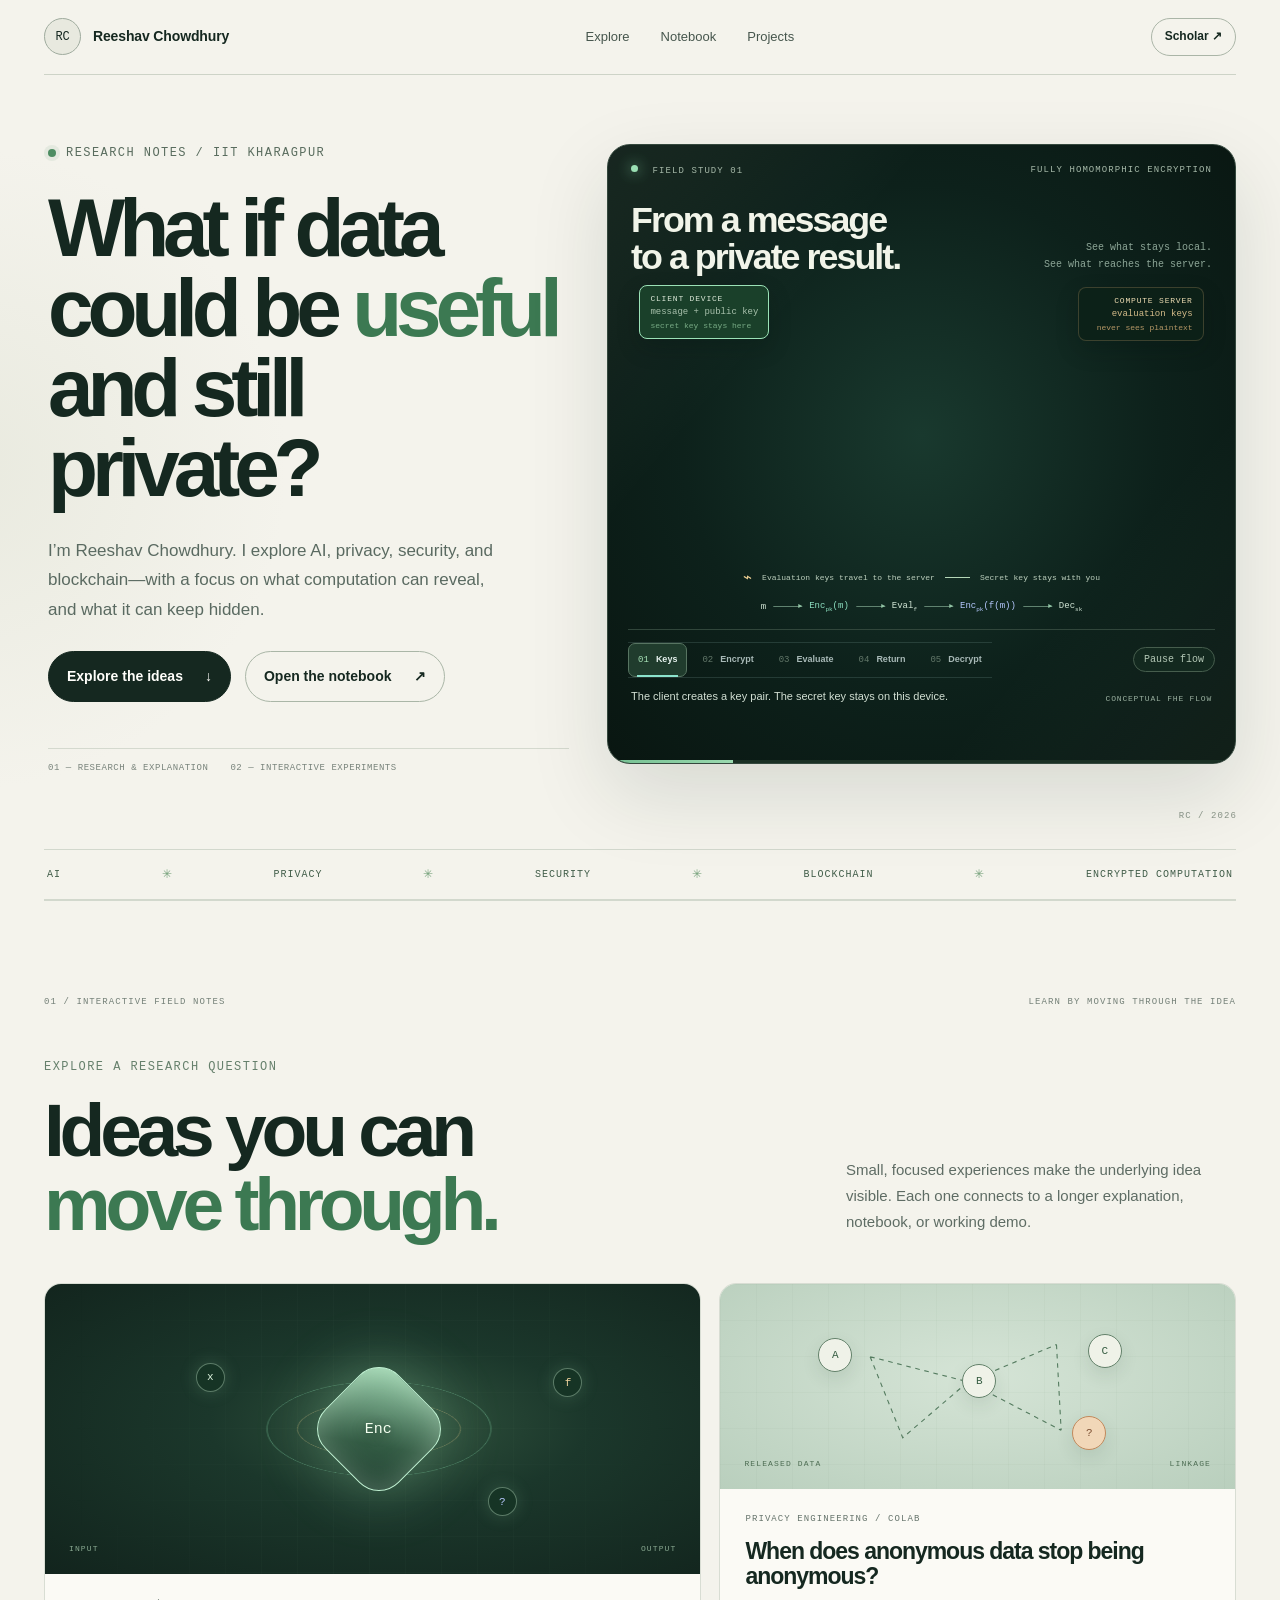
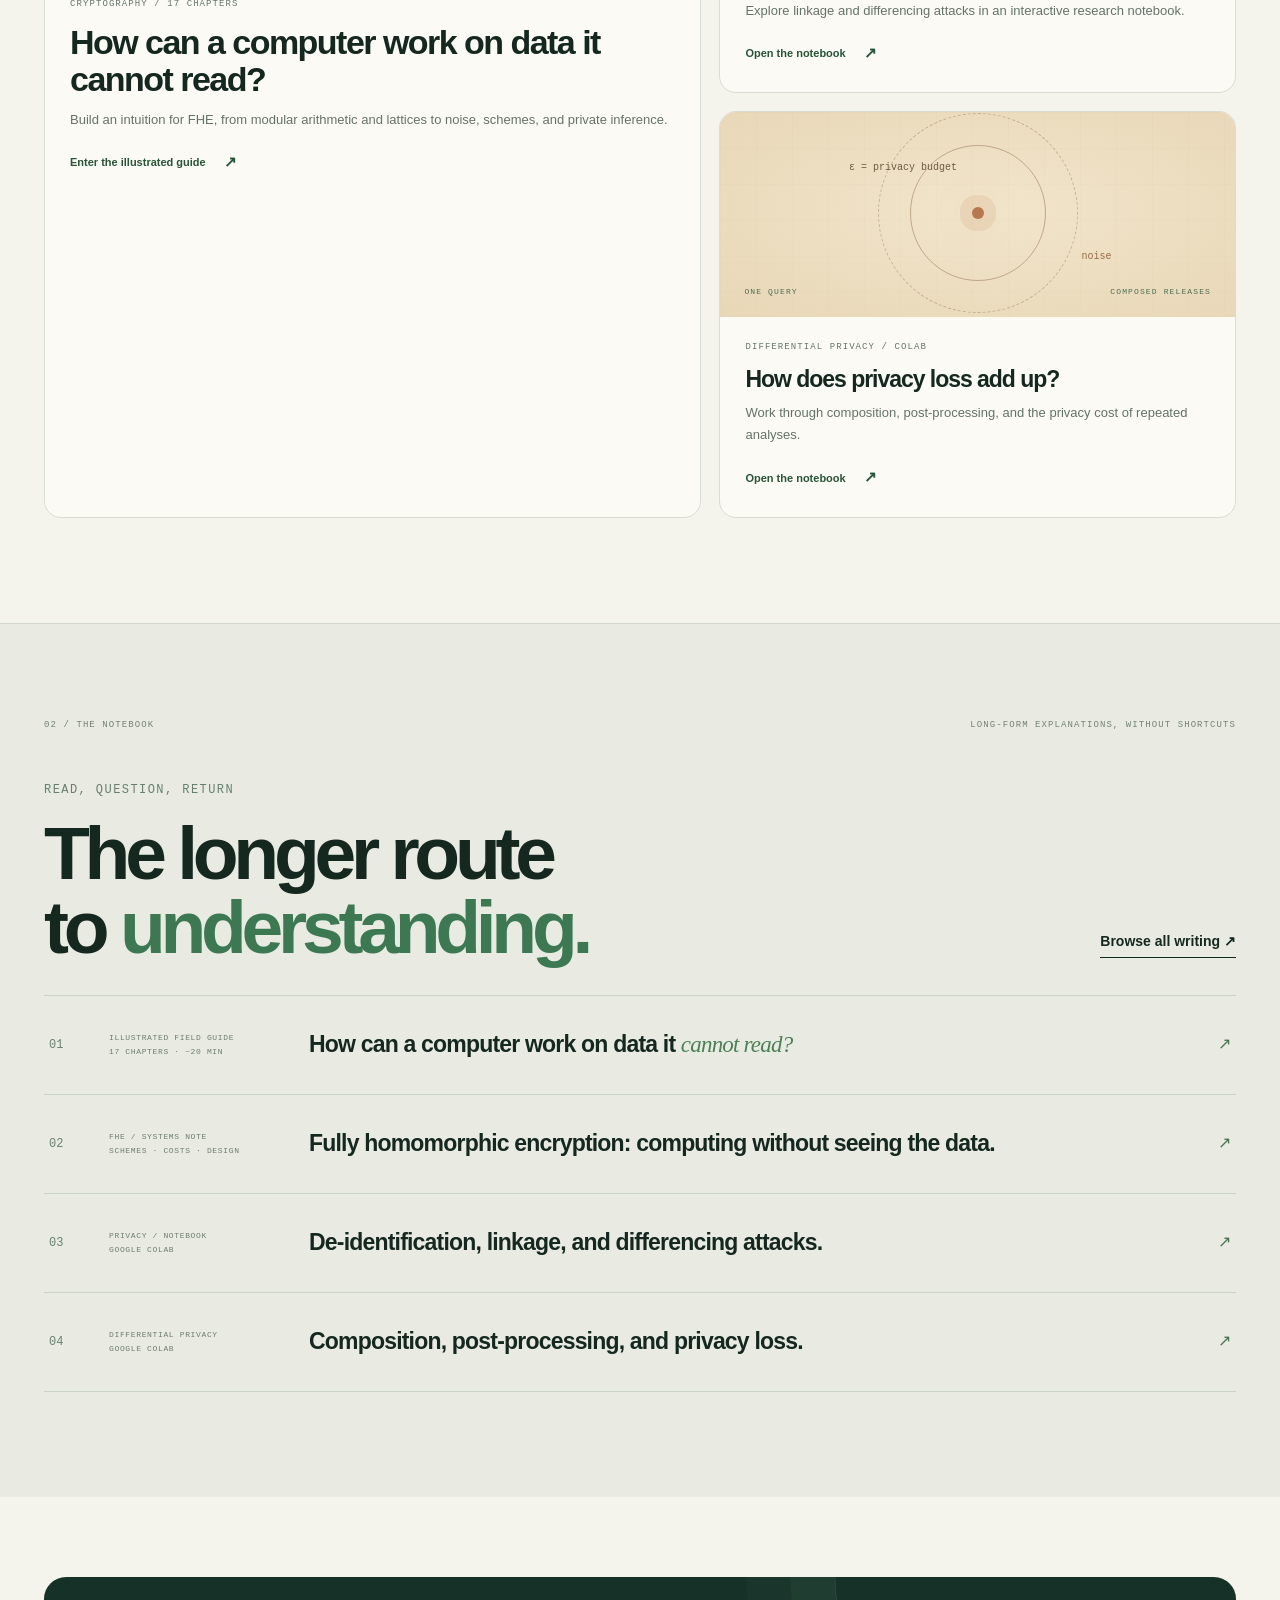
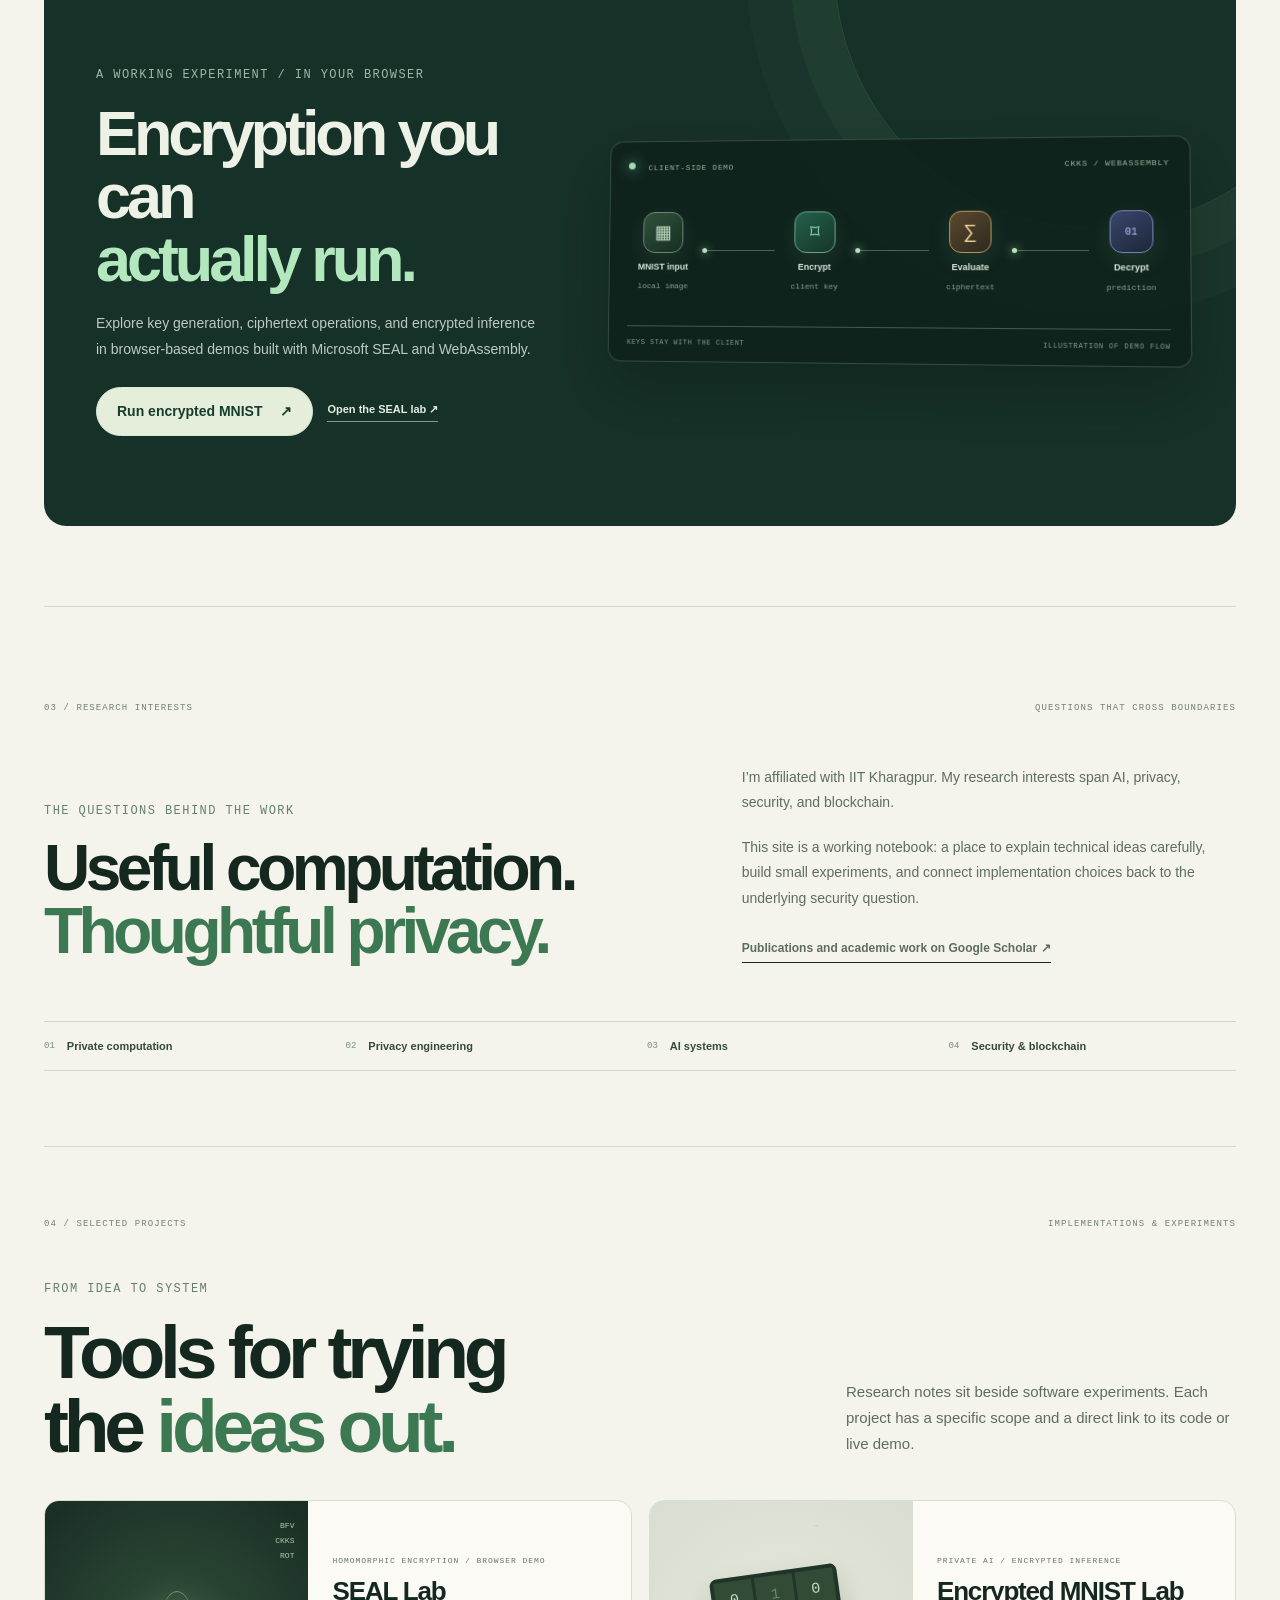
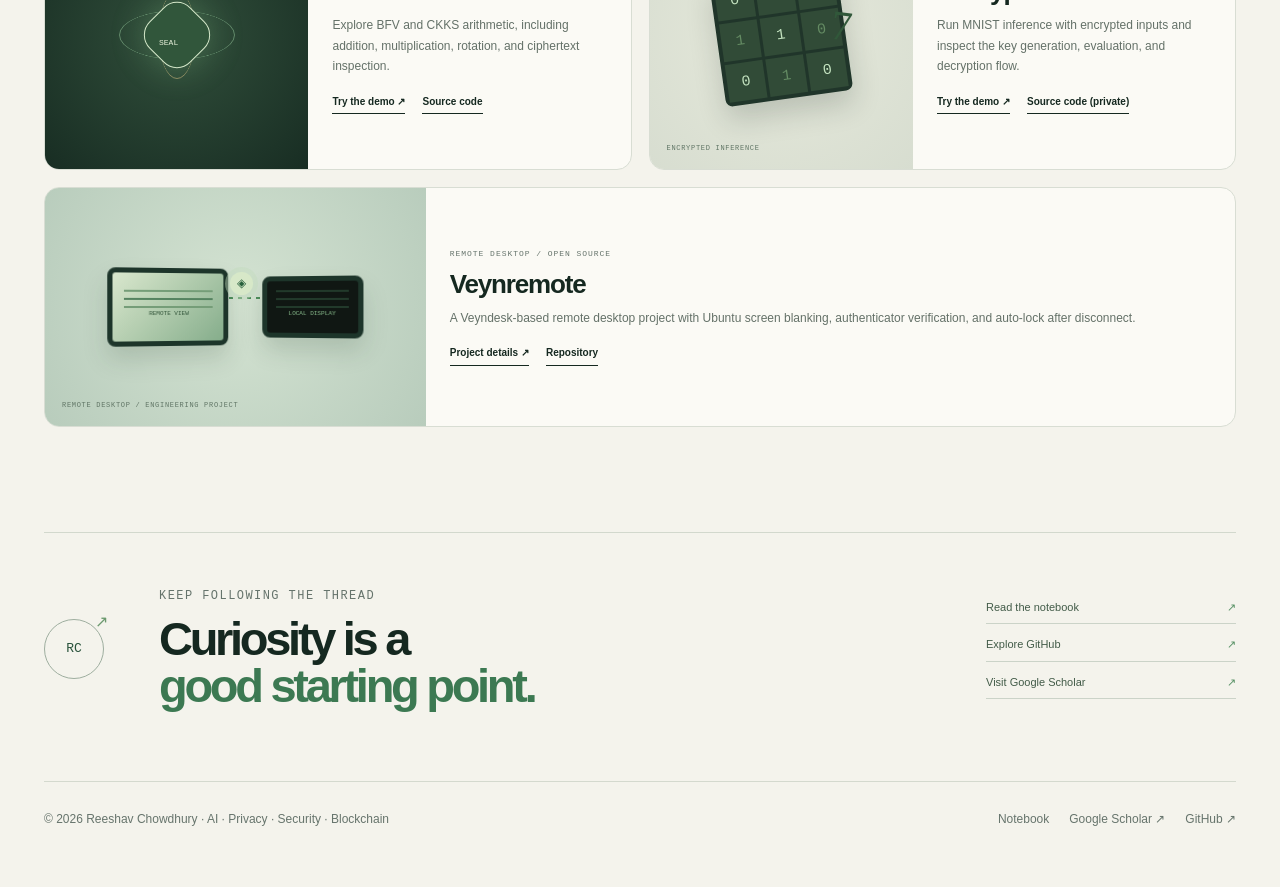
==== commit 04e3d3f8: "Animate encrypted client-server computation flow" ====
--- a/index.html
+++ b/index.html
@@ -33,22 +33,25 @@
 
       <div class="hero-lab" aria-label="Interactive 3D explanation of fully homomorphic encryption">
         <div class="lab-topline"><span><i class="live-dot"></i> FIELD STUDY 01</span><span>FULLY HOMOMORPHIC ENCRYPTION</span></div>
-        <div class="lab-heading"><h2>A computation,<br>inside a ciphertext.</h2><p>Follow the data.<br>Choose a stage.</p></div>
+        <div class="lab-heading"><h2>From a message<br>to a private result.</h2><p>See what stays local.<br>See what reaches the server.</p></div>
         <div class="lab-3d-wrap">
-          <canvas id="fhe-canvas" aria-label="Interactive 3D view of input, encryption, evaluation, and encrypted result. Drag to orbit the view."></canvas>
-          <p class="fhe-fallback" id="fhe-fallback">x → Enc(x) → Eval(f) → Enc(f(x))</p>
-          <div class="lab-equation" aria-hidden="true"><span>x</span><i></i><span class="eq-lock">Enc(x)</span><i></i><span>f</span><i></i><span class="eq-result">Enc(f(x))</span></div>
+          <canvas id="fhe-canvas" aria-label="Animated 3D view: the client creates keys, encrypts a message, sends ciphertext to a server for evaluation, receives an encrypted result, then decrypts it locally. Drag to orbit the view."></canvas>
+          <p class="fhe-fallback" id="fhe-fallback">Client: m → Encₚₖ(m) → Server: Eval(f) → Encₚₖ(f(m)) → Client: Decₛₖ</p>
+          <div class="flow-system-labels" aria-hidden="true"><div class="flow-system client-system"><b>CLIENT DEVICE</b><span>message + public key</span><small>secret key stays here</small></div><div class="flow-system server-system"><b>COMPUTE SERVER</b><span>evaluation keys</span><small>never sees plaintext</small></div></div>
+          <div class="flow-key-note" aria-hidden="true"><span class="key-mark">⌁</span> Evaluation keys travel to the server <i></i> Secret key stays with you</div>
+          <div class="lab-equation" aria-hidden="true"><span>m</span><i></i><span class="eq-lock">Enc<sub>pk</sub>(m)</span><i></i><span>Eval<sub>f</sub></span><i></i><span class="eq-result">Enc<sub>pk</sub>(f(m))</span><i></i><span>Dec<sub>sk</sub></span></div>
         </div>
         <div class="lab-controls">
-          <div class="fhe-stage-list" role="group" aria-label="Explore FHE steps">
-            <button type="button" data-fhe-step="0" aria-pressed="true" class="is-active"><span>01</span><b>Input</b></button>
+          <div class="fhe-stage-list" role="group" aria-label="Explore the encrypted computation flow">
+            <button type="button" data-fhe-step="0" aria-pressed="true" class="is-active"><span>01</span><b>Keys</b></button>
             <button type="button" data-fhe-step="1" aria-pressed="false"><span>02</span><b>Encrypt</b></button>
             <button type="button" data-fhe-step="2" aria-pressed="false"><span>03</span><b>Evaluate</b></button>
-            <button type="button" data-fhe-step="3" aria-pressed="false"><span>04</span><b>Result</b></button>
+            <button type="button" data-fhe-step="3" aria-pressed="false"><span>04</span><b>Return</b></button>
+            <button type="button" data-fhe-step="4" aria-pressed="false"><span>05</span><b>Decrypt</b></button>
           </div>
           <button class="fhe-motion-button" id="fhe-motion-toggle" type="button" aria-pressed="true">Pause motion</button>
         </div>
-        <div class="lab-bottomline"><p class="fhe-stage-caption" id="fhe-stage-caption" aria-live="polite">A plain input x enters the system.</p><span>DRAG TO ORBIT</span></div>
+        <div class="lab-bottomline"><p class="fhe-stage-caption" id="fhe-stage-caption" aria-live="polite">The client creates a key pair. The secret key stays on this device.</p><span>CONCEPTUAL FHE FLOW</span></div>
         <div class="lab-progress" aria-hidden="true"><span></span></div>
       </div>
       <div class="hero-index" aria-hidden="true">RC / 2026</div>
--- a/assets/site.css
+++ b/assets/site.css
@@ -242,3 +242,30 @@
 @media(max-width:500px){.notebook-hero{min-height:420px;padding-top:42px}.notebook-hero>.eyebrow{font-size:9px}.notebook-hero h1{font-size:clamp(46px,13vw,62px)}.notebook-hero-graphic{right:-80px;top:35px;width:200px;height:200px}.notebook-intro-bottom>p{max-width:330px;font-size:13px}.notebook-topics span{font-size:7px}.notebook-entries{padding:54px 0 60px}.notebook-feature-art{min-height:215px}.notebook-feature-copy{padding:22px 19px}.notebook-feature-copy h3{font-size:31px}.feature-meta{gap:10px;font-size:7px}.feature-meta b{flex-basis:100%;margin-left:0}.notebook-item{grid-template-columns:23px 65px minmax(0,1fr);gap:9px;padding:14px 0}.notebook-item-art{width:65px;height:66px}.notebook-item-copy .eyebrow{font-size:7px}.notebook-item-copy h3{font-size:15px}.notebook-item-copy p{font-size:10px}.notebook-item-link{font-size:9px}.notebook-note{flex-direction:column;gap:10px;padding-bottom:45px}.notebook-note .eyebrow{flex:0 0 auto}}
 @media(prefers-reduced-motion:reduce){.notebook-hero-core,.notebook-art-cell,.note-linkage svg path,.notebook-item,.notebook-feature{animation:none!important;transition:none!important}}
 .fhe-fallback:not([hidden]){display:grid}
+
+/* The FHE centerpiece tells the client-to-server story directly. */
+.lab-heading h2{font-size:clamp(27px,2.8vw,37px)}
+.lab-3d-wrap{margin-top:0}
+.flow-system-labels{position:absolute;z-index:1;top:11px;right:5%;left:5%;display:flex;justify-content:space-between;pointer-events:none}
+.flow-system{display:flex;min-width:126px;flex-direction:column;gap:4px;padding:8px 10px;border:1px solid #55735e66;border-radius:8px;background:rgba(13,34,24,.82);box-shadow:0 9px 22px #07140e35;transition:border-color .3s,background .3s,transform .3s}
+.flow-system b{color:#dce8d9;font:8px ui-monospace,monospace;letter-spacing:.1em}
+.flow-system span{color:#a9c1ad;font:9px ui-monospace,monospace}
+.flow-system small{color:#78aa85;font:8px ui-monospace,monospace}
+.server-system{align-items:flex-end;text-align:right;border-color:#8b765361}
+.server-system b{color:#f0deb4}
+.server-system span{color:#d5bc8a}
+.server-system small{color:#b79867}
+.hero-lab[data-active-stage="0"] .client-system,.hero-lab[data-active-stage="1"] .client-system,.hero-lab[data-active-stage="4"] .client-system{border-color:#9be2b7;background:rgba(27,67,44,.93);transform:translateY(-2px)}
+.hero-lab[data-active-stage="2"] .server-system{border-color:#f0d094;background:rgba(67,53,31,.94);transform:translateY(-2px)}
+.hero-lab[data-active-stage="3"] .client-system,.hero-lab[data-active-stage="3"] .server-system{border-color:#b1c2f2;transform:translateY(-2px)}
+.flow-key-note{position:absolute;z-index:1;right:0;bottom:34px;left:0;display:flex;align-items:center;justify-content:center;gap:10px;color:#bdd0be;font:8px ui-monospace,monospace;pointer-events:none}
+.flow-key-note .key-mark{color:#edcf93;font-size:15px}
+.flow-key-note i{width:25px;height:1px;background:#b4d7b7}
+.lab-equation{bottom:8px;gap:7px;font-size:9px}
+.lab-equation sub{font-size:6px}
+.home-redesign .fhe-stage-list button b{font-size:9px}
+.lab-bottomline p{max-width:80%;line-height:1.45}
+.lab-progress span{width:20%}
+@media(max-width:760px){.lab-heading h2{font-size:29px}.flow-system{min-width:112px;padding:7px 8px}.flow-system b{font-size:7px}.flow-system span,.flow-system small{font-size:7px}.flow-key-note{font-size:7px;gap:7px}.lab-equation{gap:5px;font-size:8px}.home-redesign .fhe-stage-list{gap:2px}.home-redesign .fhe-stage-list button{gap:4px;padding:5px 6px}.home-redesign .fhe-stage-list button b{font-size:8px}}
+@media(max-width:500px){.lab-heading h2{max-width:220px;font-size:26px}.lab-heading p{max-width:110px}.flow-system-labels{top:7px;right:3%;left:3%}.flow-system{min-width:103px;padding:6px 7px}.flow-system b{font-size:6px}.flow-system span,.flow-system small{font-size:6px}.flow-key-note{bottom:31px;gap:5px;font-size:6px}.flow-key-note i{width:13px}.lab-equation{bottom:7px;gap:3px;font-size:6px}.lab-equation i{width:12px}.lab-equation sub{font-size:5px}.home-redesign .fhe-stage-list button{gap:3px;padding:4px 5px}.home-redesign .fhe-stage-list button b{font-size:7px}.home-redesign .fhe-stage-list button span{font-size:7px}.lab-controls{gap:4px}.fhe-motion-button{padding:5px 7px;font-size:7px}}
+@media(prefers-reduced-motion:reduce){.flow-system,.lab-progress span{transition:none}}
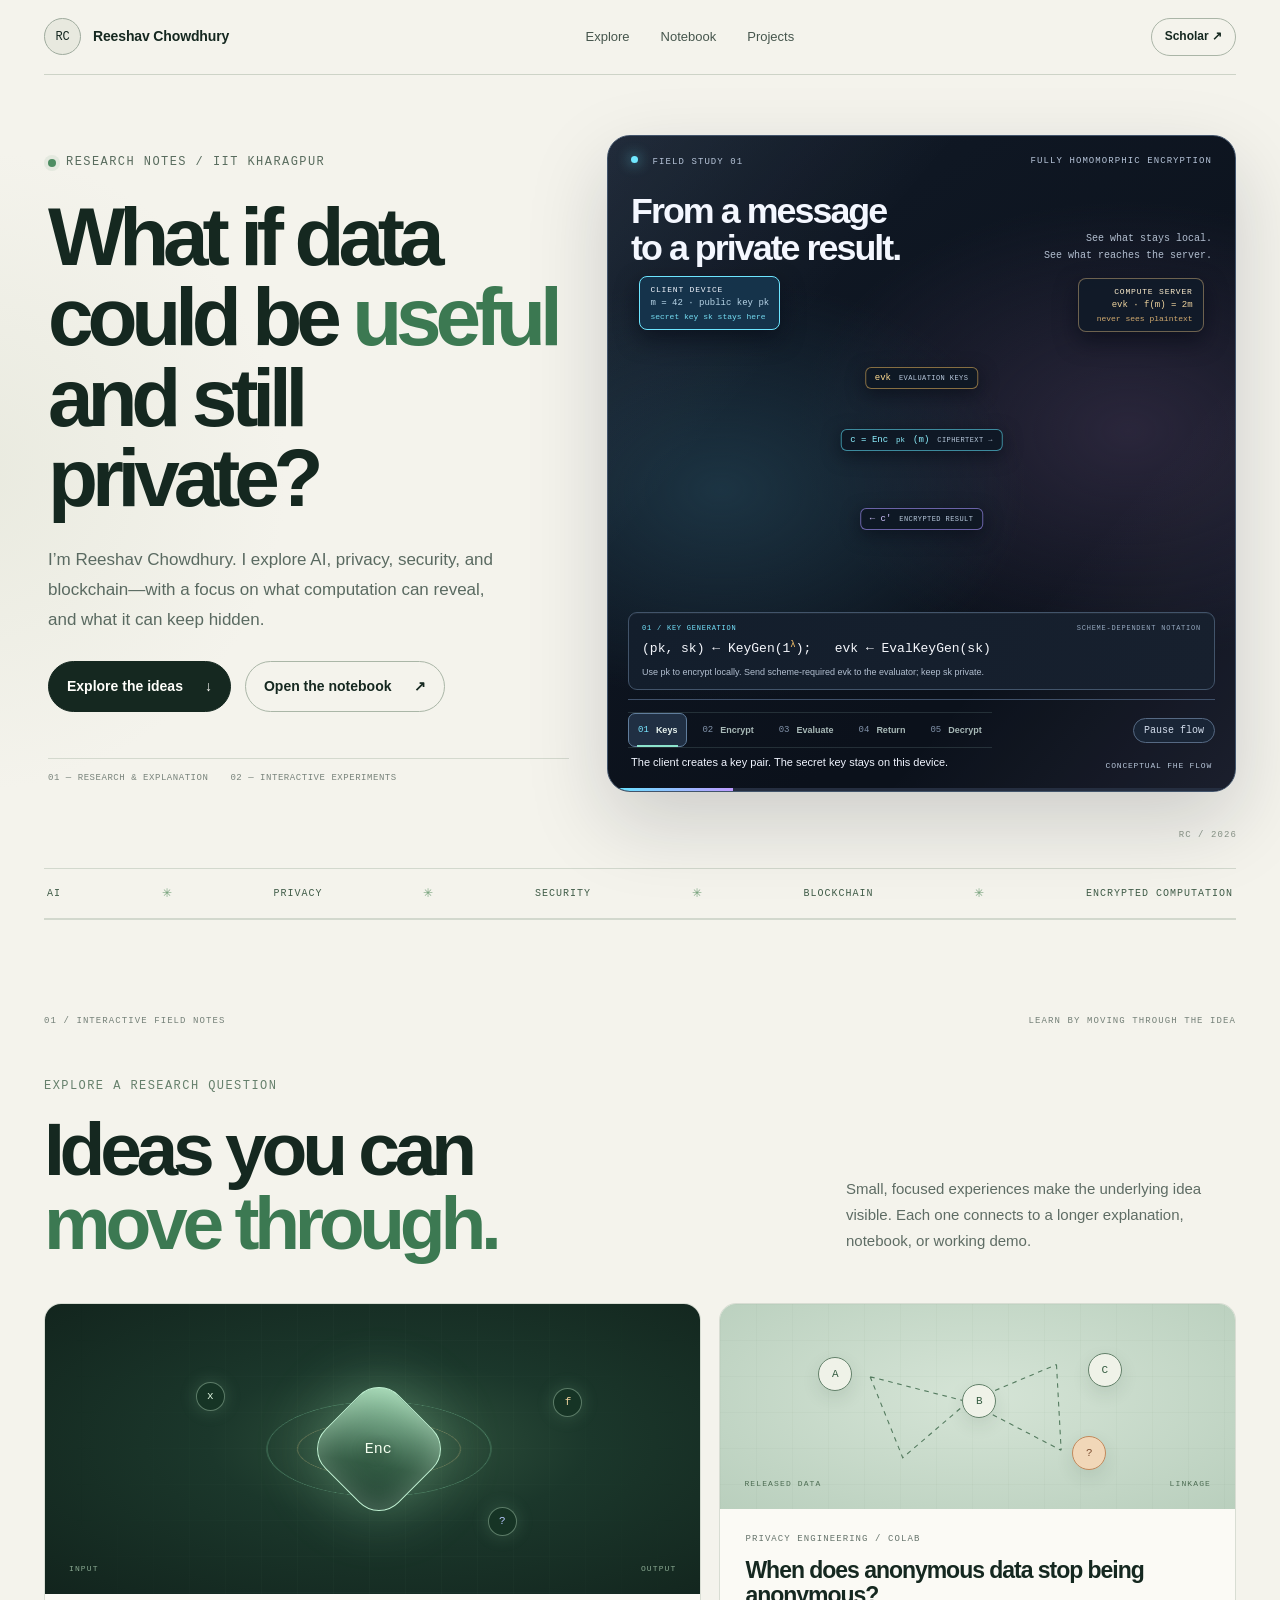
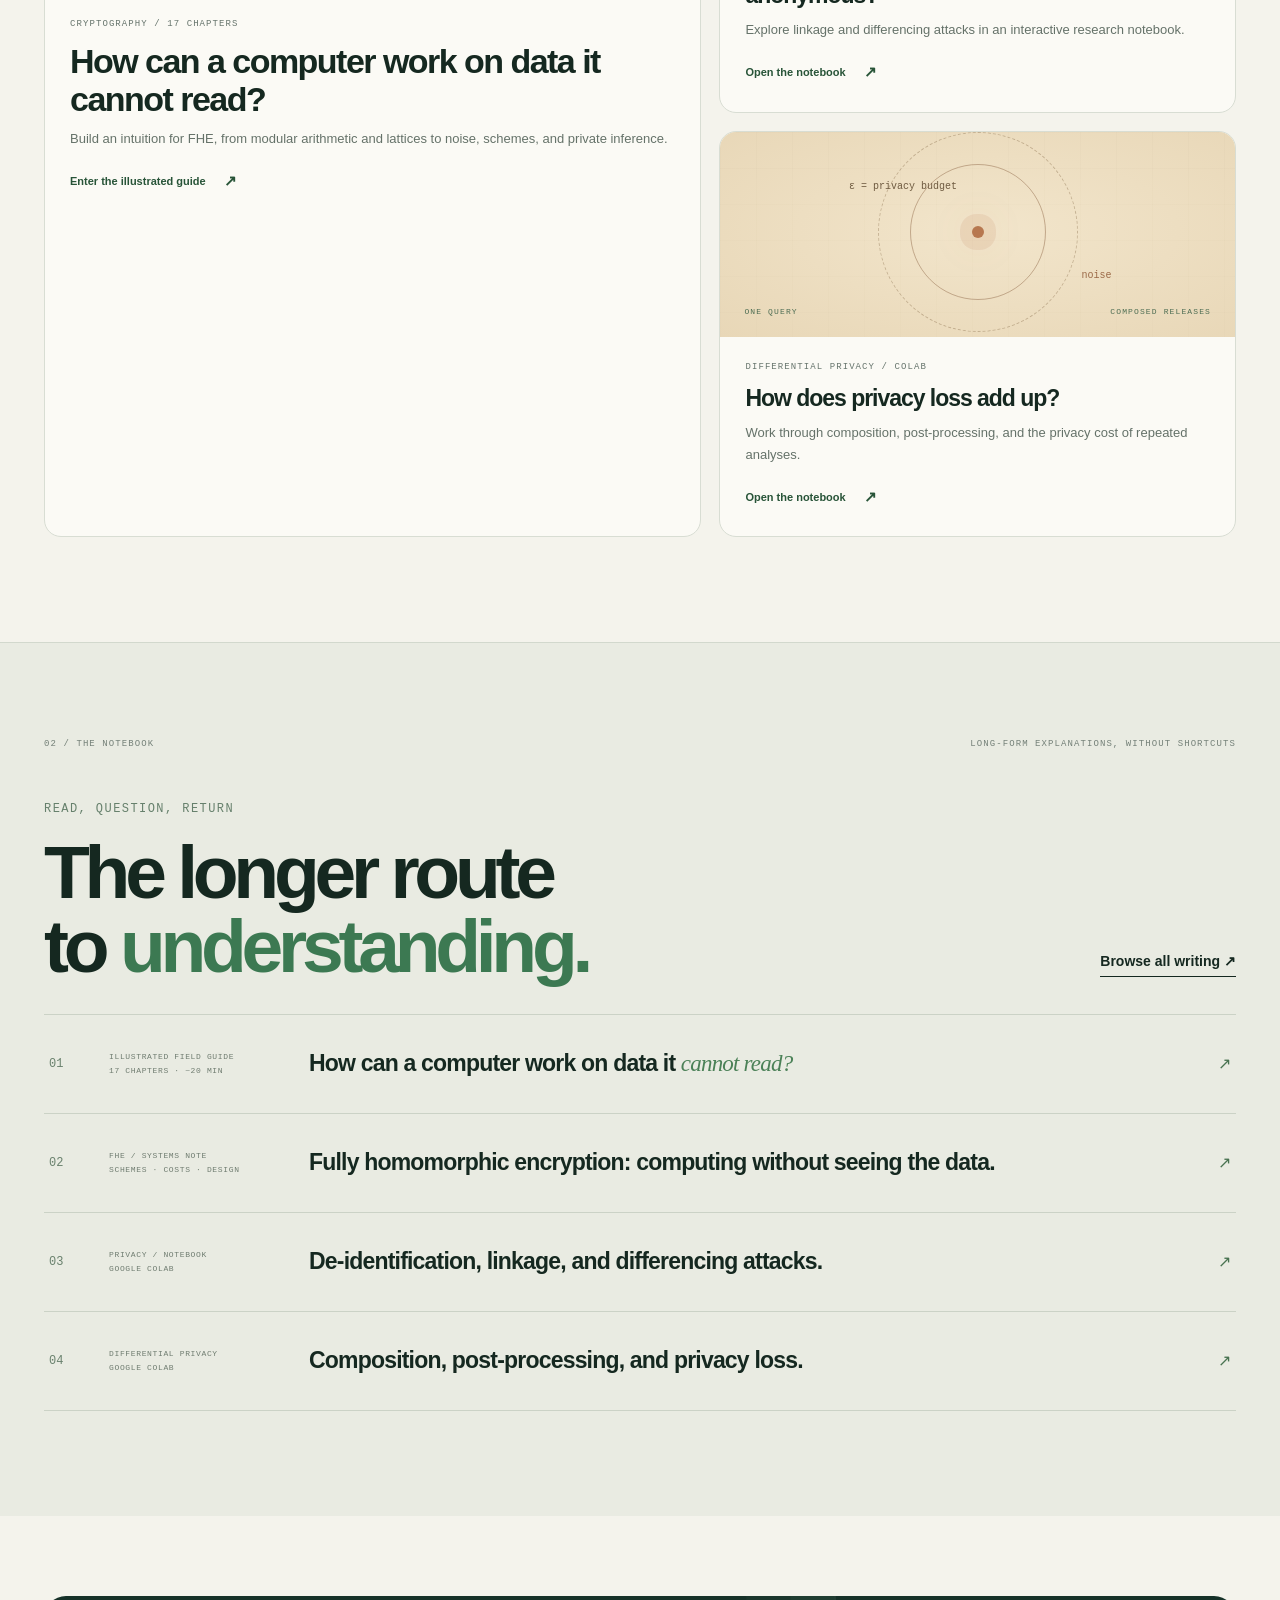
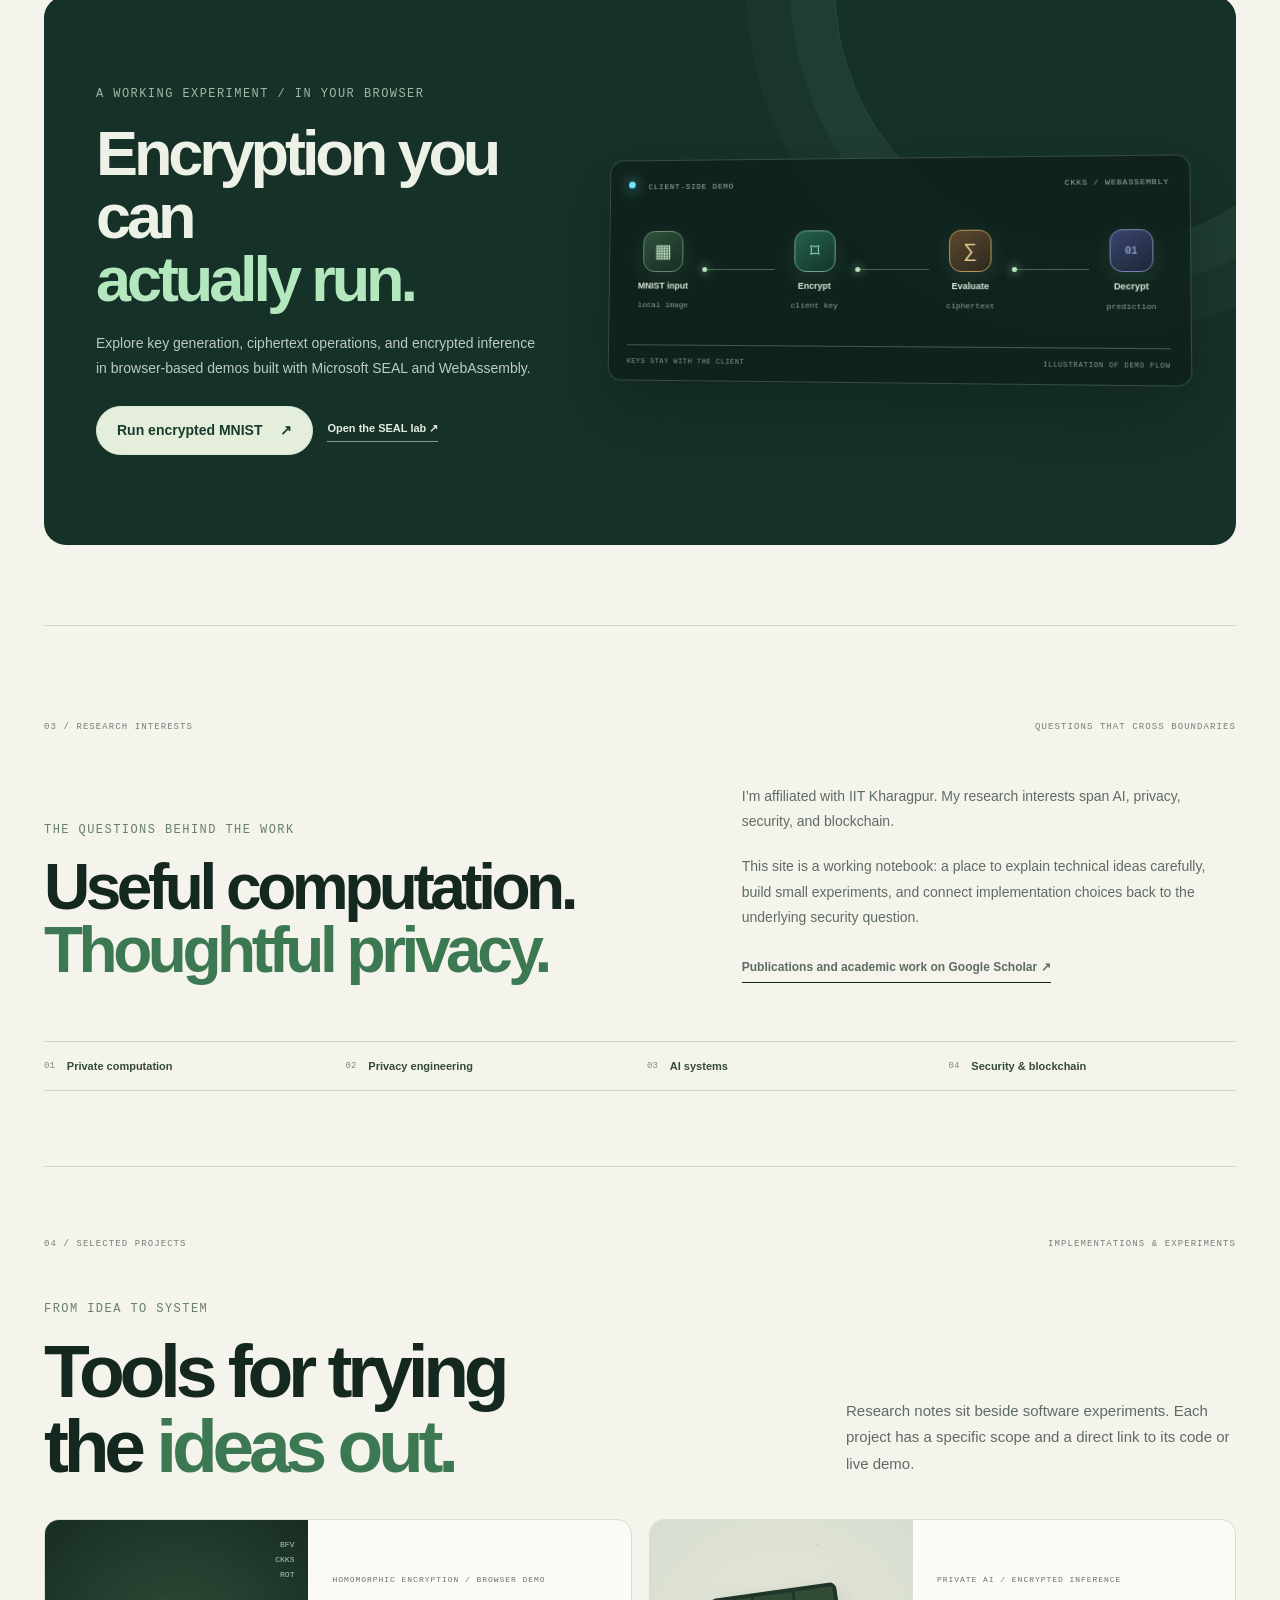
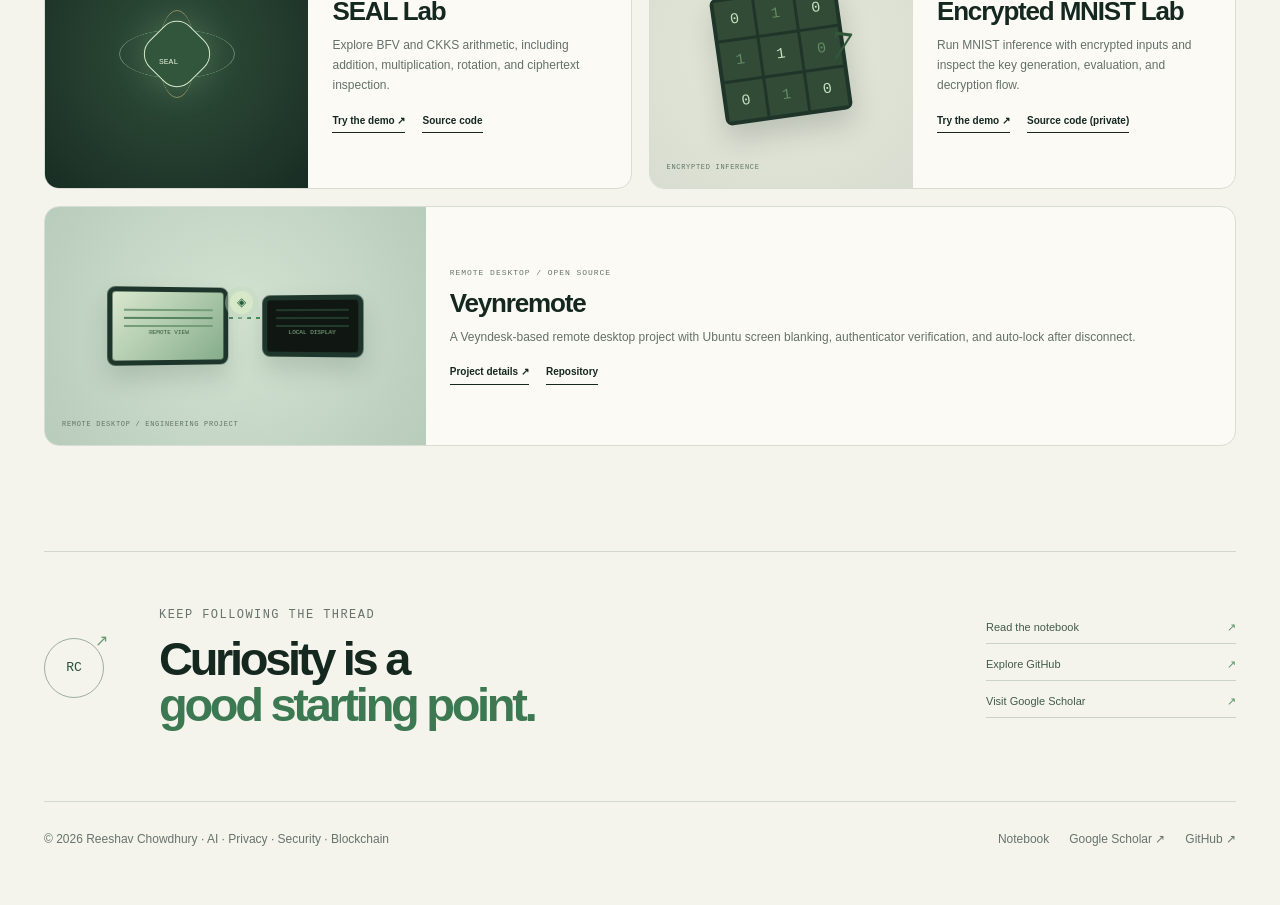
==== commit 6285c201: "Refine FHE animation with stage-specific math" ====
--- a/index.html
+++ b/index.html
@@ -37,9 +37,15 @@
         <div class="lab-3d-wrap">
           <canvas id="fhe-canvas" aria-label="Animated 3D view: the client creates keys, encrypts a message, sends ciphertext to a server for evaluation, receives an encrypted result, then decrypts it locally. Drag to orbit the view."></canvas>
           <p class="fhe-fallback" id="fhe-fallback">Client: m → Encₚₖ(m) → Server: Eval(f) → Encₚₖ(f(m)) → Client: Decₛₖ</p>
-          <div class="flow-system-labels" aria-hidden="true"><div class="flow-system client-system"><b>CLIENT DEVICE</b><span>message + public key</span><small>secret key stays here</small></div><div class="flow-system server-system"><b>COMPUTE SERVER</b><span>evaluation keys</span><small>never sees plaintext</small></div></div>
-          <div class="flow-key-note" aria-hidden="true"><span class="key-mark">⌁</span> Evaluation keys travel to the server <i></i> Secret key stays with you</div>
-          <div class="lab-equation" aria-hidden="true"><span>m</span><i></i><span class="eq-lock">Enc<sub>pk</sub>(m)</span><i></i><span>Eval<sub>f</sub></span><i></i><span class="eq-result">Enc<sub>pk</sub>(f(m))</span><i></i><span>Dec<sub>sk</sub></span></div>
+          <div class="flow-system-labels" aria-hidden="true"><div class="flow-system client-system"><b>CLIENT DEVICE</b><span>m = 42 · public key pk</span><small>secret key sk stays here</small></div><div class="flow-system server-system"><b>COMPUTE SERVER</b><span>evk · f(m) = 2m</span><small>never sees plaintext</small></div></div>
+          <div class="flow-route-label key-route-label" aria-hidden="true">evk <span>evaluation keys</span></div>
+          <div class="flow-route-label cipher-route-label" aria-hidden="true">c = Enc<sub>pk</sub>(m) <span>ciphertext →</span></div>
+          <div class="flow-route-label result-route-label" aria-hidden="true">← c′ <span>encrypted result</span></div>
+        </div>
+        <div class="math-readout" role="group" aria-labelledby="flow-math-title">
+          <div class="math-readout-head"><span id="flow-math-title">01 / KEY GENERATION</span><span>SCHEME-DEPENDENT NOTATION</span></div>
+          <code id="flow-equation">(pk, sk) ← KeyGen(1<sup>λ</sup>); &nbsp; evk ← EvalKeyGen(sk)</code>
+          <p id="flow-math-note">Use pk to encrypt locally. Send scheme-required evk to the evaluator; keep sk private.</p>
         </div>
         <div class="lab-controls">
           <div class="fhe-stage-list" role="group" aria-label="Explore the encrypted computation flow">
--- a/assets/site.css
+++ b/assets/site.css
@@ -269,3 +269,36 @@
 @media(max-width:760px){.lab-heading h2{font-size:29px}.flow-system{min-width:112px;padding:7px 8px}.flow-system b{font-size:7px}.flow-system span,.flow-system small{font-size:7px}.flow-key-note{font-size:7px;gap:7px}.lab-equation{gap:5px;font-size:8px}.home-redesign .fhe-stage-list{gap:2px}.home-redesign .fhe-stage-list button{gap:4px;padding:5px 6px}.home-redesign .fhe-stage-list button b{font-size:8px}}
 @media(max-width:500px){.lab-heading h2{max-width:220px;font-size:26px}.lab-heading p{max-width:110px}.flow-system-labels{top:7px;right:3%;left:3%}.flow-system{min-width:103px;padding:6px 7px}.flow-system b{font-size:6px}.flow-system span,.flow-system small{font-size:6px}.flow-key-note{bottom:31px;gap:5px;font-size:6px}.flow-key-note i{width:13px}.lab-equation{bottom:7px;gap:3px;font-size:6px}.lab-equation i{width:12px}.lab-equation sub{font-size:5px}.home-redesign .fhe-stage-list button{gap:3px;padding:4px 5px}.home-redesign .fhe-stage-list button b{font-size:7px}.home-redesign .fhe-stage-list button span{font-size:7px}.lab-controls{gap:4px}.fhe-motion-button{padding:5px 7px;font-size:7px}}
 @media(prefers-reduced-motion:reduce){.flow-system,.lab-progress span{transition:none}}
+
+/* Stronger separation for the client/server animation: slate hardware, cyan data, amber keys. */
+.hero-lab{border-color:#42546b;background:radial-gradient(ellipse at 18% 54%,#1c3443 0,transparent 42%),radial-gradient(ellipse at 83% 45%,#2a263b 0,transparent 45%),linear-gradient(145deg,#111a27,#0b111b 72%);color:#f1f5ff;box-shadow:0 30px 80px #1119272c}
+.hero-lab:after{background:linear-gradient(130deg,rgba(191,220,255,.09),transparent 30%,transparent 70%,rgba(218,190,255,.08))}
+.lab-topline{color:#b6c4d8}.live-dot{background:#71e8ff;box-shadow:0 0 14px #71e8ff}
+.lab-heading h2{color:#f4f7ff}.lab-heading p{color:#b3bfd0}
+.flow-system{border-color:#65758b99;background:rgba(17,27,41,.96);box-shadow:0 9px 22px #0308128a}
+.flow-system b{color:#f0f4fd}.flow-system span{color:#b7d4e7}.flow-system small{color:#75dcf2}
+.server-system{border-color:#9c8764aa}.server-system b{color:#fff0cf}.server-system span{color:#efd49e}.server-system small{color:#d4ac6f}
+.hero-lab[data-active-stage="0"] .client-system,.hero-lab[data-active-stage="1"] .client-system,.hero-lab[data-active-stage="4"] .client-system{border-color:#6de5ff;background:rgba(22,53,76,.98)}
+.hero-lab[data-active-stage="2"] .server-system{border-color:#ffd27c;background:rgba(66,48,27,.98)}
+.hero-lab[data-active-stage="3"] .client-system,.hero-lab[data-active-stage="3"] .server-system{border-color:#c5aaff;background:rgba(43,38,66,.98)}
+.flow-key-note{color:#e1e8f4}.flow-key-note .key-mark{color:#ffd27c}.flow-key-note i{background:#7eeaff}
+.lab-equation{color:#e5efff}.lab-equation i{background:#879bb5}.lab-equation i:after{border-left-color:#72e7ff}.lab-equation .eq-lock{color:#73e8ff}.lab-equation .eq-result{color:#c6adff}
+.lab-bottomline{color:#b8c6d9}.lab-bottomline p{color:#f1f5ff}
+.lab-controls{border-top-color:#40516a}.home-redesign .fhe-stage-list button{color:#afbed2}.home-redesign .fhe-stage-list button span{color:#8293aa}.home-redesign .fhe-stage-list button.is-active{border-color:#607d9c;background:#202f43;color:#f5f8ff}.home-redesign .fhe-stage-list button.is-active span{color:#78e6ff}
+.fhe-motion-button{border-color:#566983;background:#192536;color:#d4deed}.fhe-motion-button:hover{border-color:#7eeaff;color:#fff}
+.lab-progress{background:#252e40}.lab-progress span{background:linear-gradient(90deg,#62e6ff,#bd9cff)}
+.fhe-fallback:not([hidden]){padding:18px;text-align:center;color:#dceaff}
+.flow-route-label{position:absolute;z-index:1;left:50%;display:flex;align-items:center;gap:8px;padding:5px 9px;border:1px solid #75869b77;border-radius:6px;background:rgba(15,24,37,.96);box-shadow:0 5px 18px #0509138c;color:#f2f7ff;font:9px ui-monospace,monospace;white-space:nowrap;transform:translateX(-50%);pointer-events:none}
+.flow-route-label span{color:#b8c9dc;font-size:7px;letter-spacing:.06em;text-transform:uppercase}
+.key-route-label{top:29%;border-color:#d5a95899;color:#ffdc91}.cipher-route-label{top:47%;border-color:#5dd7ef99;color:#8ef0ff}.result-route-label{top:70%;border-color:#a795ff99;color:#d1c4ff}
+.math-readout{position:relative;z-index:2;display:grid;grid-template-columns:1fr;gap:7px;margin:0 20px;padding:11px 13px 10px;border:1px solid #42546a;border-radius:9px;background:linear-gradient(110deg,#131e2c,#17202e);box-shadow:inset 0 1px #ffffff0b}
+.math-readout-head{display:flex;justify-content:space-between;gap:12px;color:#94a7be;font:7px ui-monospace,monospace;letter-spacing:.11em}
+.math-readout-head span:first-child{color:#76e5ff}
+.math-readout code{display:block;overflow-wrap:anywhere;color:#f4f6fb;font:13px/1.45 ui-monospace,SFMono-Regular,Consolas,monospace}
+.math-readout code sup{color:#ffc96e;font-size:9px}
+.math-readout p{margin:0;color:#b2bfd0;font-size:9px;line-height:1.5}
+.lab-controls{margin-top:9px}
+.lab-bottomline{padding-top:7px}
+@media(max-width:760px){.math-readout{margin:0 12px;padding:10px}.math-readout code{font-size:11px}.math-readout p{font-size:8px}.math-readout-head{font-size:6px}.flow-route-label{gap:5px;padding:4px 6px;font-size:8px}.flow-route-label span{font-size:6px}}
+@media(max-width:500px){.math-readout{margin:0 10px;padding:8px 9px;gap:5px}.math-readout code{font-size:9px}.math-readout p{font-size:7px}.math-readout-head{font-size:5px}.flow-route-label{font-size:7px}.flow-route-label span{font-size:5px}.key-route-label{top:30%}.cipher-route-label{top:47%}.result-route-label{top:69%}}
+@media(max-width:500px){.flow-system{min-width:108px;padding:7px 8px}.flow-system b{font-size:7px}.flow-system span{font-size:8px}.flow-system small{font-size:7px}.math-readout code{font-size:9px}.math-readout p{font-size:8px}.math-readout-head{font-size:6px}.flow-route-label{font-size:8px}.flow-route-label span{font-size:6px}}
